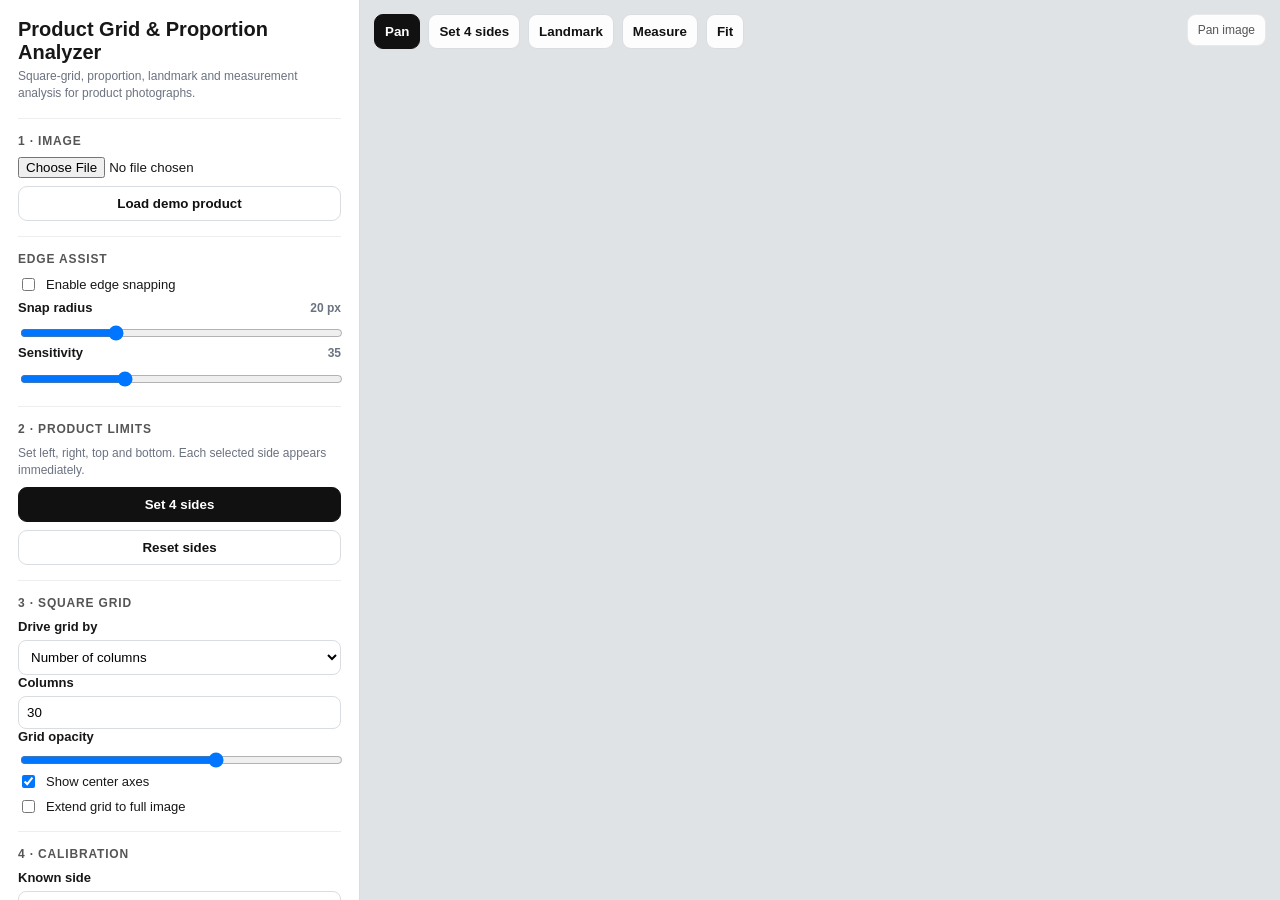
==== index.html @ b5aa4412 "Restore v5 visual style and measurement interactions" ====
<!doctype html>
<html lang="en">
<head>
<meta charset="utf-8"><meta name="viewport" content="width=device-width,initial-scale=1,viewport-fit=cover">
<title>Product Grid & Proportion Analyzer</title>
<style>
:root{--bg:#eceff1;--panel:#fff;--text:#171717;--muted:#6b7280;--border:#d9dde1;--blue:#1677ff;--green:#00a67d;--orange:#f59e0b;--red:#e5484d;--purple:#7c3aed}*{box-sizing:border-box}html,body{margin:0;height:100%;font-family:Inter,-apple-system,BlinkMacSystemFont,"Segoe UI",sans-serif;background:var(--bg);color:var(--text)}.app{height:100%;display:grid;grid-template-columns:360px 1fr}.panel{background:#fff;border-right:1px solid var(--border);padding:18px;overflow:auto}h1{font-size:20px;margin:0 0 4px}h2{font-size:12px;text-transform:uppercase;letter-spacing:.07em;color:#555;margin:0 0 9px}.small{font-size:12px;color:var(--muted);line-height:1.45}.group{border-top:1px solid #eee;padding-top:15px;margin-top:15px}label{font-size:13px;font-weight:650;display:flex;justify-content:space-between;gap:8px;margin-bottom:6px}input[type=file],input[type=range],input[type=number],select{width:100%}input[type=number],select{border:1px solid var(--border);border-radius:8px;padding:8px;background:#fff}.row{display:grid;grid-template-columns:1fr 1fr;gap:9px}button{width:100%;border:1px solid var(--border);background:#fff;color:#111;border-radius:9px;padding:9px 10px;font-weight:700;cursor:pointer}button.active,button.primary{background:#111;color:#fff;border-color:#111}button.danger{color:#b42318}.workspace{position:relative;overflow:hidden;background:#dfe3e6}canvas{display:block;width:100%;height:100%;touch-action:none;cursor:crosshair}.toolbar{position:absolute;top:14px;left:14px;display:flex;gap:8px;flex-wrap:wrap;z-index:5}.toolbar button{width:auto;background:rgba(255,255,255,.93);backdrop-filter:blur(6px)}.toolbar button.active{background:#111;color:#fff}.status{position:absolute;right:14px;top:14px;background:rgba(255,255,255,.93);border:1px solid rgba(0,0,0,.08);padding:8px 10px;border-radius:9px;font-size:12px;color:#555;z-index:4}.card{border:1px solid #e5e7eb;background:#fafafa;border-radius:10px;padding:10px;font-size:12px;margin-top:8px}.big{font-size:19px;font-weight:750;margin-top:3px}.check{display:flex;justify-content:flex-start;gap:8px;align-items:center;font-weight:500}.check input{width:auto}.mark-controls{display:flex;gap:12px;margin-top:6px}.mark-controls label{font-size:11px;font-weight:500;margin:0}.legend{display:flex;gap:12px;flex-wrap:wrap;font-size:11px;color:#555}.dot{width:8px;height:8px;border-radius:50%;display:inline-block;margin-right:5px}@media(max-width:840px){.app{grid-template-columns:1fr;grid-template-rows:auto 64vh;height:auto;min-height:100vh}.panel{border-right:0;border-bottom:1px solid var(--border)}}
</style>
</head><body><div class="app"><aside class="panel">
<h1>Product Grid & Proportion Analyzer</h1><div class="small">Square-grid, proportion, landmark and measurement analysis for product photographs.</div>
<div class="group"><h2>1 · Image</h2><input id="file" type="file" accept="image/*"><div style="height:8px"></div><button id="demo">Load demo product</button></div>
<div class="group"><h2>Edge Assist</h2><label class="check"><input id="edge" type="checkbox"> Enable edge snapping</label><label>Snap radius <span id="rv" class="small">20 px</span></label><input id="rad" type="range" min="4" max="60" value="20"><label>Sensitivity <span id="sv" class="small">35</span></label><input id="sens" type="range" min="5" max="100" value="35"></div>
<div class="group"><h2>2 · Product limits</h2><div class="small">Set left, right, top and bottom. Each selected side appears immediately.</div><div style="height:8px"></div><button id="setSides" class="primary">Set 4 sides</button><div style="height:8px"></div><button id="resetSides">Reset sides</button></div>
<div class="group"><h2>3 · Square grid</h2><label>Drive grid by</label><select id="drive"><option value="cols">Number of columns</option><option value="rows">Number of rows</option><option value="cell">Cell size in pixels</option></select><div id="colsBox"><label>Columns</label><input id="cols" type="number" value="30" min="1"></div><div id="rowsBox" style="display:none"><label>Rows</label><input id="rows" type="number" value="35" min="1"></div><div id="cellBox" style="display:none"><label>Cell size px</label><input id="cell" type="number" value="20" min="1"></div><label>Grid opacity</label><input id="opacity" type="range" min="10" max="100" value="65"><label class="check"><input id="centers" type="checkbox" checked> Show center axes</label><label class="check"><input id="extend" type="checkbox"> Extend grid to full image</label></div>
<div class="group"><h2>4 · Calibration</h2><label>Known side</label><select id="knownSide"><option value="width">Product width</option><option value="height">Product height</option></select><label>Dimension mm</label><input id="knownMM" type="number" step="0.1" placeholder="e.g. 300"></div>
<div class="group"><h2>5 · Landmarks</h2><div class="row"><button id="undoMark">Undo last</button><button id="clearMark" class="danger">Clear all</button></div><div id="marks"></div></div>
<div class="group"><h2>6 · Measure</h2><label class="check"><input id="snap" type="checkbox" checked> Snap measurement points to grid</label><div class="row"><button id="undoMeasure">Undo last</button><button id="clearMeasure" class="danger">Clear all</button></div><div id="measures"></div></div>
<div class="group"><h2>Analysis</h2><div class="card"><div class="small">Aspect ratio W:H</div><div id="ratio" class="big">—</div><div id="ratio2" class="small"></div><div style="height:8px"></div><div class="small">Grid</div><div id="grid" class="big">—</div><div style="height:8px"></div><div class="small">Dimensions</div><div id="dims" class="big">—</div></div></div>
<div class="group"><h2>7 · Export</h2><button id="png" class="primary">Export annotated PNG</button><div style="height:8px"></div><button id="report">Export B5 report</button></div>
<div class="group"><div class="legend"><span><span class="dot" style="background:var(--blue)"></span>Limits</span><span><span class="dot" style="background:var(--green)"></span>Grid</span><span><span class="dot" style="background:var(--red)"></span>Landmarks</span><span><span class="dot" style="background:var(--purple)"></span>Measurements</span></div></div>
</aside><main class="workspace" id="workspace"><canvas id="canvas"></canvas><div class="toolbar"><button data-mode="pan" class="active">Pan</button><button data-mode="sides">Set 4 sides</button><button data-mode="landmark">Landmark</button><button data-mode="measure">Measure</button><button id="fit">Fit</button></div><div class="status" id="status">Load image or demo</div></main></div>
<script>
(()=>{const $=id=>document.getElementById(id),cv=$('canvas'),ctx=cv.getContext('2d'),ws=$('workspace');let img=null,bs=1,z=1,ix=0,iy=0,mode='pan',step=0,s={left:null,right:null,top:null,bottom:null},marks=[],meas=[],pending=null,drag=false,lx=0,ly=0,pix=null;const size=()=>{let r=ws.getBoundingClientRect();return{w:r.width,h:r.height}},ready=()=>Object.values(s).every(v=>v!==null);function resize(){let q=size(),d=devicePixelRatio||1;cv.width=Math.max(1,q.w*d);cv.height=Math.max(1,q.h*d);cv.style.width=q.w+'px';cv.style.height=q.h+'px';ctx.setTransform(d,0,0,d,0,0);draw()}function fit(){if(!img)return;let q=size();bs=Math.min(q.w/img.width,q.h/img.height)*.92;z=1;ix=(q.w-img.width*bs)/2;iy=(q.h-img.height*bs)/2;draw()}function i2s(x,y){let a=bs*z;return{x:ix+x*a,y:iy+y*a}}function s2i(x,y){let a=bs*z;return{x:(x-ix)/a,y:(y-iy)/a}}function rect(){if(!ready())return null;let l=Math.min(s.left,s.right),r=Math.max(s.left,s.right),t=Math.min(s.top,s.bottom),b=Math.max(s.top,s.bottom);return{x:l,y:t,w:r-l,h:b-t}}function gridSpec(){let r=rect();if(!r)return null;let d=$('drive').value,c,co,ro;if(d==='cols'){co=Math.max(1,+$('cols').value||1);c=r.w/co;ro=Math.max(1,Math.round(r.h/c))}else if(d==='rows'){ro=Math.max(1,+$('rows').value||1);c=r.h/ro;co=Math.max(1,Math.round(r.w/c))}else{c=Math.max(1,+$('cell').value||1);co=Math.max(1,Math.round(r.w/c));ro=Math.max(1,Math.round(r.h/c))}return{cell:c,cols:co,rows:ro}}function mm(){let r=rect(),g=gridSpec(),k=+$('knownMM').value;if(!r||!g||!k)return null;let p,w,h;if($('knownSide').value==='width'){p=k/r.w;w=k;h=r.h*p}else{p=k/r.h;h=k;w=r.w*p}return{p,w,h,cell:g.cell*p}}function frac(v,m=12){let b=[0,1,999];for(let d=1;d<=m;d++)for(let n=0;n<=m*2;n++){let e=Math.abs(v-n/d);if(e<b[2])b=[n,d,e]}return b[0]+'/'+b[1]}function setMode(m){mode=m;document.querySelectorAll('[data-mode]').forEach(b=>b.classList.toggle('active',b.dataset.mode===m));if(m==='sides'){step=0;$('status').textContent='Click LEFT'}else if(m==='measure')$('status').textContent=pending?'Click measurement end':'Click measurement start';else $('status').textContent=m==='landmark'?'Click a feature':'Pan image'}function lum(x,y){if(!pix){let o=document.createElement('canvas');o.width=img.width;o.height=img.height;let c=o.getContext('2d',{willReadFrequently:true});c.drawImage(img,0,0);pix=c.getImageData(0,0,img.width,img.height).data}x=Math.max(1,Math.min(img.width-2,Math.round(x)));y=Math.max(1,Math.min(img.height-2,Math.round(y)));let i=(y*img.width+x)*4;return .2126*pix[i]+.7152*pix[i+1]+.0722*pix[i+2]}function edgeSnap(p,k){if(!$('edge').checked||!img)return p;let R=+$('rad').value,T=+$('sens').value,b={p,sc:T};if(k==='v')for(let d=-R;d<=R;d++){let x=p.x+d,sc=Math.abs(lum(x+1,p.y)-lum(x-1,p.y));if(sc>b.sc)b={p:{x,y:p.y},sc}}else if(k==='h')for(let d=-R;d<=R;d++){let y=p.y+d,sc=Math.abs(lum(p.x,y+1)-lum(p.x,y-1));if(sc>b.sc)b={p:{x:p.x,y},sc}}else for(let dy=-R;dy<=R;dy+=2)for(let dx=-R;dx<=R;dx+=2){let x=p.x+dx,y=p.y+dy,sc=Math.abs(lum(x+1,y)-lum(x-1,y))+Math.abs(lum(x,y+1)-lum(x,y-1));if(sc>b.sc)b={p:{x,y},sc}}return b.p}function snapGrid(p){let r=rect(),g=gridSpec();if(!r||!g)return p;return{x:r.x+Math.round((p.x-r.x)/g.cell)*g.cell,y:r.y+Math.round((p.y-r.y)/g.cell)*g.cell}}function endpoint(p,snapped){ctx.fillStyle='var(--purple)';ctx.beginPath();ctx.arc(p.x,p.y,6,0,Math.PI*2);ctx.fill();ctx.strokeStyle='#fff';ctx.lineWidth=1.5;ctx.beginPath();ctx.arc(p.x,p.y,3,0,Math.PI*2);ctx.stroke();if(snapped){ctx.strokeStyle='#7c3aed';ctx.lineWidth=1.3;ctx.beginPath();ctx.moveTo(p.x-10,p.y);ctx.lineTo(p.x+10,p.y);ctx.moveTo(p.x,p.y-10);ctx.lineTo(p.x,p.y+10);ctx.stroke()}}function draw(){let q=size();ctx.clearRect(0,0,q.w,q.h);ctx.fillStyle='#dfe3e6';ctx.fillRect(0,0,q.w,q.h);if(img){let a=bs*z;ctx.drawImage(img,ix,iy,img.width*a,img.height*a)}let r=rect(),g=gridSpec();if(r&&g){let a=i2s(r.x,r.y),b=i2s(r.x+r.w,r.y+r.h),cell=g.cell*bs*z;ctx.save();ctx.strokeStyle='#00a67d';ctx.globalAlpha=+$('opacity').value/100;if($('extend').checked&&img){let tl=i2s(0,0),br=i2s(img.width,img.height),sx=a.x;while(sx-cell>=tl.x)sx-=cell;let sy=a.y;while(sy-cell>=tl.y)sy-=cell;for(let x=sx;x<=br.x;x+=cell){ctx.beginPath();ctx.moveTo(x,tl.y);ctx.lineTo(x,br.y);ctx.stroke()}for(let y=sy;y<=br.y;y+=cell){ctx.beginPath();ctx.moveTo(tl.x,y);ctx.lineTo(br.x,y);ctx.stroke()}}else{for(let x=a.x;x<=b.x+.5;x+=cell){ctx.beginPath();ctx.moveTo(x,a.y);ctx.lineTo(x,b.y);ctx.stroke()}for(let y=a.y;y<=b.y+.5;y+=cell){ctx.beginPath();ctx.moveTo(a.x,y);ctx.lineTo(b.x,y);ctx.stroke()}}ctx.restore();ctx.strokeStyle='#1677ff';ctx.lineWidth=2;ctx.strokeRect(a.x,a.y,b.x-a.x,b.y-a.y);if($('centers').checked){ctx.save();ctx.strokeStyle='#f59e0b';ctx.setLineDash([7,5]);ctx.beginPath();ctx.moveTo((a.x+b.x)/2,a.y);ctx.lineTo((a.x+b.x)/2,b.y);ctx.moveTo(a.x,(a.y+b.y)/2);ctx.lineTo(b.x,(a.y+b.y)/2);ctx.stroke();ctx.restore()}}if(img){let tl=i2s(0,0),br=i2s(img.width,img.height);[['left','v'],['right','v'],['top','h'],['bottom','h']].forEach(([n,k])=>{if(s[n]===null)return;ctx.save();ctx.strokeStyle='#1677ff';ctx.lineWidth=2;if(!ready())ctx.setLineDash([7,5]);if(k==='v'){let p=i2s(s[n],0);ctx.beginPath();ctx.moveTo(p.x,tl.y);ctx.lineTo(p.x,br.y);ctx.stroke()}else{let p=i2s(0,s[n]);ctx.beginPath();ctx.moveTo(tl.x,p.y);ctx.lineTo(br.x,p.y);ctx.stroke()}ctx.restore()})}marks.forEach((m,i)=>{let p=i2s(m.x,m.y);ctx.save();ctx.strokeStyle='#e5484d';ctx.setLineDash([5,4]);if(m.ax){ctx.beginPath();ctx.moveTo(0,p.y);ctx.lineTo(q.w,p.y);ctx.stroke()}if(m.ay){ctx.beginPath();ctx.moveTo(p.x,0);ctx.lineTo(p.x,q.h);ctx.stroke()}ctx.restore();ctx.fillStyle='#e5484d';ctx.beginPath();ctx.arc(p.x,p.y,6,0,Math.PI*2);ctx.fill();ctx.fillStyle='#fff';ctx.font='10px system-ui';ctx.textAlign='center';ctx.textBaseline='middle';ctx.fillText(i+1,p.x,p.y)});meas.forEach(m=>{let a=i2s(m.a.x,m.a.y),b=i2s(m.b.x,m.b.y);ctx.save();ctx.strokeStyle='#7c3aed';ctx.lineWidth=2;ctx.beginPath();ctx.moveTo(a.x,a.y);ctx.lineTo(b.x,b.y);ctx.stroke();endpoint(a,m.snapped);endpoint(b,m.snapped);let d=Math.hypot(m.b.x-m.a.x,m.b.y-m.a.y),cal=mm(),lab=cal?(d*cal.p).toFixed(1)+' mm':d.toFixed(1)+' px',mx=(a.x+b.x)/2,my=(a.y+b.y)/2;ctx.font='12px system-ui';let tw=ctx.measureText(lab).width;ctx.fillStyle='rgba(255,255,255,.92)';ctx.fillRect(mx-tw/2-5,my-20,tw+10,17);ctx.fillStyle='#111';ctx.textAlign='center';ctx.fillText(lab,mx,my-7);ctx.restore()});if(pending){let p=i2s(pending.x,pending.y);endpoint(p,$('snap').checked)}analysis()}function analysis(){let r=rect(),g=gridSpec(),m=mm();if(!r||!g){$('ratio').textContent='—';return}$('ratio').textContent=(r.w/r.h).toFixed(3)+':1';$('ratio2').textContent='H/W = '+(r.h/r.w).toFixed(3)+' · ≈ '+frac(r.w/r.h);$('grid').textContent=g.cols+' × '+g.rows+' · cell '+(m?m.cell.toFixed(2)+' mm':g.cell.toFixed(2)+' px');$('dims').textContent=m?m.w.toFixed(1)+' × '+m.h.toFixed(1)+' mm':'—';$('marks').innerHTML=marks.map((x,i)=>{let u=(x.x-r.x)/r.w,v=(x.y-r.y)/r.h;return `<div class="card">L${i+1}: ${(u*100).toFixed(1)}% W ≈ ${frac(u)} · ${(v*100).toFixed(1)}% H ≈ ${frac(v)}<div class="mark-controls"><label><input type="checkbox" data-i="${i}" data-a="ax" ${x.ax?'checked':''}> X axis</label><label><input type="checkbox" data-i="${i}" data-a="ay" ${x.ay?'checked':''}> Y axis</label></div></div>`}).join('');document.querySelectorAll('#marks input').forEach(x=>x.onchange=()=>{marks[+x.dataset.i][x.dataset.a]=x.checked;draw()});$('measures').innerHTML=meas.map((x,i)=>{let dx=x.b.x-x.a.x,dy=x.b.y-x.a.y,d=Math.hypot(dx,dy);return `<div class="card">M${i+1}: ${m?(d*m.p).toFixed(2)+' mm':d.toFixed(1)+' px'}${x.snapped?' · snapped to grid':''}</div>`}).join('')}function crop(){let r=rect(),g=gridSpec();if(!r||!g)return{x:0,y:0,w:img.width,h:img.height};let x1=r.x+Math.ceil(-r.x/g.cell)*g.cell,x2=r.x+Math.floor((img.width-r.x)/g.cell)*g.cell,y1=r.y+Math.ceil(-r.y/g.cell)*g.cell,y2=r.y+Math.floor((img.height-r.y)/g.cell)*g.cell;return{x:x1,y:y1,w:x2-x1,h:y2-y1}}function exportPNG(){if(!img||!ready())return alert('Define image and four sides first');let cr=crop(),r=rect(),g=gridSpec(),m=mm(),foot=Math.max(180,90+(marks.length+meas.length)*24),out=document.createElement('canvas');out.width=cr.w;out.height=cr.h+foot;let c=out.getContext('2d');c.drawImage(img,cr.x,cr.y,cr.w,cr.h,0,0,cr.w,cr.h);c.strokeStyle='#00a67d';for(let x=r.x+Math.ceil((cr.x-r.x)/g.cell)*g.cell;x<=cr.x+cr.w;x+=g.cell){c.beginPath();c.moveTo(x-cr.x,0);c.lineTo(x-cr.x,cr.h);c.stroke()}for(let y=r.y+Math.ceil((cr.y-r.y)/g.cell)*g.cell;y<=cr.y+cr.h;y+=g.cell){c.beginPath();c.moveTo(0,y-cr.y);c.lineTo(cr.w,y-cr.y);c.stroke()}marks.forEach((a,i)=>{c.fillStyle='#e5484d';c.beginPath();c.arc(a.x-cr.x,a.y-cr.y,7,0,Math.PI*2);c.fill();c.fillStyle='#fff';c.fillText(i+1,a.x-cr.x-3,a.y-cr.y+3)});meas.forEach(a=>{c.strokeStyle='#7c3aed';c.lineWidth=2;c.beginPath();c.moveTo(a.a.x-cr.x,a.a.y-cr.y);c.lineTo(a.b.x-cr.x,a.b.y-cr.y);c.stroke()});c.fillStyle='#fff';c.fillRect(0,cr.h,cr.w,foot);c.fillStyle='#111';c.font='16px system-ui';let lines=[`Aspect W:H ${(r.w/r.h).toFixed(3)}:1`,`Grid ${g.cols} × ${g.rows}`];if(m)lines.push(`Product ${m.w.toFixed(1)} × ${m.h.toFixed(1)} mm`,`PNG crop ${(cr.w*m.p).toFixed(1)} × ${(cr.h*m.p).toFixed(1)} mm`,`Cell ${m.cell.toFixed(2)} mm`);marks.forEach((a,i)=>lines.push(`L${i+1}: ${(((a.x-r.x)/r.w)*100).toFixed(1)}% W · ${(((a.y-r.y)/r.h)*100).toFixed(1)}% H`));meas.forEach((a,i)=>{let d=Math.hypot(a.b.x-a.a.x,a.b.y-a.a.y);lines.push(`M${i+1}: ${m?(d*m.p).toFixed(2)+' mm':d.toFixed(1)+' px'}`)});lines.forEach((t,i)=>c.fillText(t,16,cr.h+28+i*22));out.toBlob(b=>{let u=URL.createObjectURL(b),a=document.createElement('a');a.href=u;a.download='product-grid-analysis.png';a.target='_blank';a.click();setTimeout(()=>URL.revokeObjectURL(u),60000)},'image/png')}function report(){if(!img||!ready())return alert('Define image and sides first');let r=rect(),g=gridSpec(),m=mm(),html=`<html><head><style>@page{size:176mm 250mm;margin:12mm}body{font:9pt system-ui;color:#171717}h1{font-size:17pt}table{width:100%;border-collapse:collapse}td,th{padding:5px;border-bottom:1px solid #ccc;text-align:left}</style></head><body><h1>Product Grid Analysis</h1><p>W:H ${(r.w/r.h).toFixed(3)}:1 · H/W ${(r.h/r.w).toFixed(3)}</p><p>Grid ${g.cols} × ${g.rows}${m?' · '+m.w.toFixed(1)+' × '+m.h.toFixed(1)+' mm':''}</p><h2>Landmarks</h2><table>${marks.map((x,i)=>`<tr><td>L${i+1}</td><td>${(((x.x-r.x)/r.w)*100).toFixed(1)}% W · ${(((x.y-r.y)/r.h)*100).toFixed(1)}% H</td></tr>`).join('')}</table><h2>Measurements</h2><table>${meas.map((x,i)=>{let d=Math.hypot(x.b.x-x.a.x,x.b.y-x.a.y);return `<tr><td>M${i+1}</td><td>${m?(d*m.p).toFixed(2)+' mm':d.toFixed(1)+' px'}</td></tr>`}).join('')}</table><script>print()<\/script></body></html>`;let u=URL.createObjectURL(new Blob([html],{type:'text/html'}));window.open(u,'_blank')}cv.addEventListener('pointerdown',e=>{let rr=cv.getBoundingClientRect(),x=e.clientX-rr.left,y=e.clientY-rr.top;if(mode==='pan'){drag=true;lx=e.clientX;ly=e.clientY;cv.setPointerCapture(e.pointerId);return}let p=s2i(x,y);if(mode==='sides'){if(step===0){p=edgeSnap(p,'v');s.left=p.x;$('status').textContent='Click RIGHT'}else if(step===1){p=edgeSnap(p,'v');s.right=p.x;$('status').textContent='Click TOP'}else if(step===2){p=edgeSnap(p,'h');s.top=p.y;$('status').textContent='Click BOTTOM'}else{p=edgeSnap(p,'h');s.bottom=p.y;$('status').textContent='Four sides set'}step++}else if(mode==='landmark'){p=edgeSnap(p,'f');marks.push({...p,ax:false,ay:false})}else if(mode==='measure'){p=edgeSnap(p,'f');let snapped=$('snap').checked;if(snapped)p=snapGrid(p);if(!pending){pending=p;$('status').textContent='Click measurement end'}else{meas.push({a:pending,b:p,snapped});pending=null;$('status').textContent='Click measurement start'}}draw()});cv.addEventListener('pointermove',e=>{if(!drag)return;ix+=e.clientX-lx;iy+=e.clientY-ly;lx=e.clientX;ly=e.clientY;draw()});cv.addEventListener('pointerup',e=>{drag=false;try{cv.releasePointerCapture(e.pointerId)}catch{}});document.querySelectorAll('[data-mode]').forEach(b=>b.onclick=()=>setMode(b.dataset.mode));$('setSides').onclick=()=>setMode('sides');$('resetSides').onclick=()=>{s={left:null,right:null,top:null,bottom:null};step=0;draw();setMode('sides')};$('undoMark').onclick=()=>{marks.pop();draw()};$('clearMark').onclick=()=>{marks=[];draw()};$('undoMeasure').onclick=()=>{if(pending)pending=null;else meas.pop();draw()};$('clearMeasure').onclick=()=>{meas=[];pending=null;draw()};$('fit').onclick=fit;$('png').onclick=exportPNG;$('report').onclick=report;$('drive').onchange=()=>{let v=$('drive').value;$('colsBox').style.display=v==='cols'?'block':'none';$('rowsBox').style.display=v==='rows'?'block':'none';$('cellBox').style.display=v==='cell'?'block':'none';draw()};['cols','rows','cell','opacity','centers','extend','knownMM','knownSide'].forEach(id=>$(id).oninput=draw);$('rad').oninput=()=>$('rv').textContent=$('rad').value+' px';$('sens').oninput=()=>$('sv').textContent=$('sens').value;$('file').onchange=e=>{let f=e.target.files[0];if(!f)return;let u=URL.createObjectURL(f),n=new Image;n.onload=()=>{img=n;pix=null;URL.revokeObjectURL(u);s={left:null,right:null,top:null,bottom:null};marks=[];meas=[];pending=null;fit();setMode('sides')};n.src=u};$('demo').onclick=()=>{let o=document.createElement('canvas');o.width=1100;o.height=760;let c=o.getContext('2d');c.fillStyle='#ece8df';c.fillRect(0,0,1100,760);c.fillStyle='#b8b2a7';c.fillRect(180,170,740,420);c.fillStyle='#242424';c.fillRect(220,210,660,340);c.fillStyle='#dadada';c.fillRect(590,255,190,78);let n=new Image;n.onload=()=>{img=n;pix=null;s={left:180,right:920,top:170,bottom:590};marks=[];meas=[];pending=null;fit();draw()};n.src=o.toDataURL()};new ResizeObserver(resize).observe(ws);resize();setMode('pan')})();
</script></body></html>
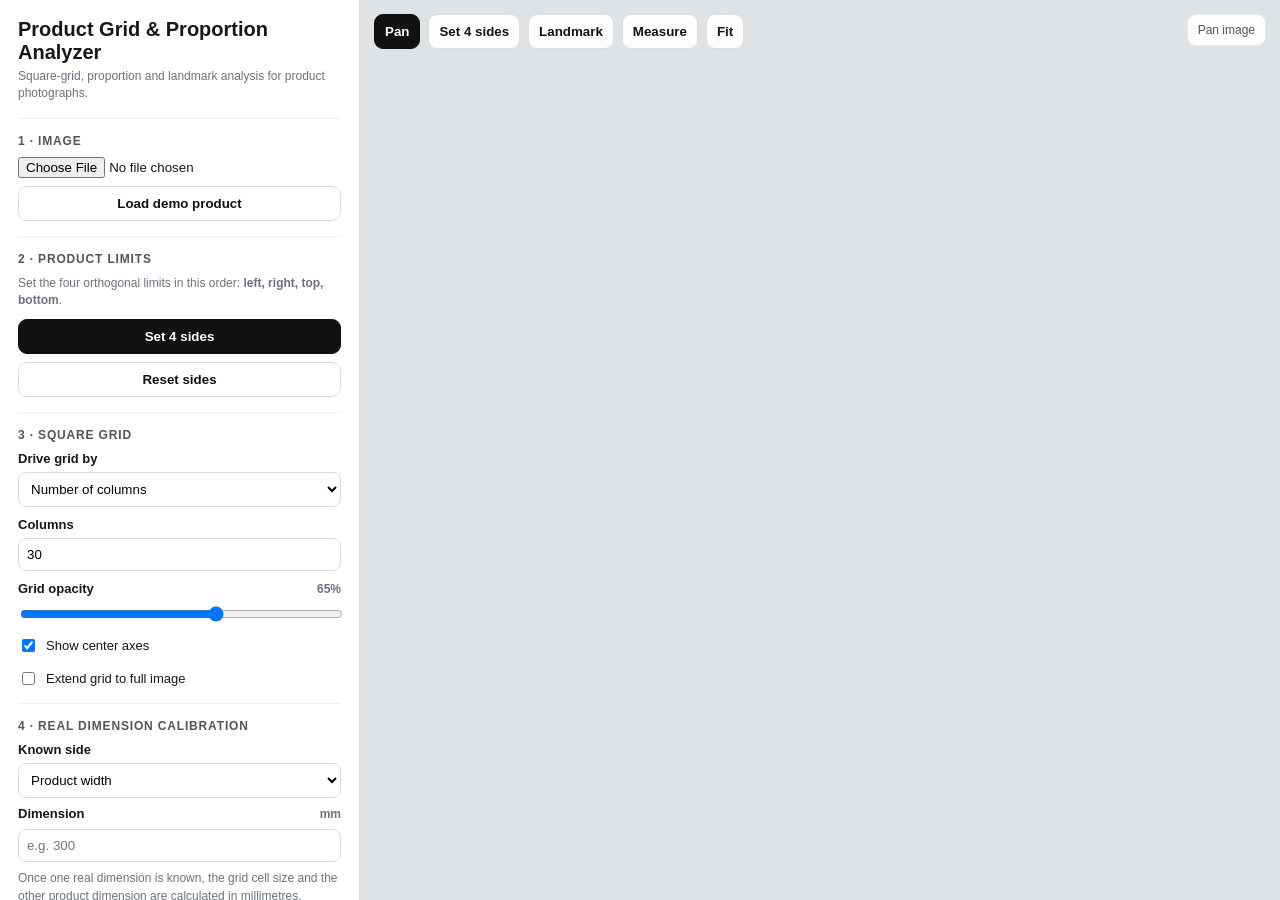
==== commit 7c791262: "Restore version 5 baseline" ====
--- a/index.html
+++ b/index.html
@@ -1,24 +1,814 @@
 <!doctype html>
 <html lang="en">
 <head>
-<meta charset="utf-8"><meta name="viewport" content="width=device-width,initial-scale=1,viewport-fit=cover">
+<meta charset="utf-8"/>
+<meta name="viewport" content="width=device-width,initial-scale=1,viewport-fit=cover"/>
 <title>Product Grid & Proportion Analyzer</title>
 <style>
-:root{--bg:#eceff1;--panel:#fff;--text:#171717;--muted:#6b7280;--border:#d9dde1;--blue:#1677ff;--green:#00a67d;--orange:#f59e0b;--red:#e5484d;--purple:#7c3aed}*{box-sizing:border-box}html,body{margin:0;height:100%;font-family:Inter,-apple-system,BlinkMacSystemFont,"Segoe UI",sans-serif;background:var(--bg);color:var(--text)}.app{height:100%;display:grid;grid-template-columns:360px 1fr}.panel{background:#fff;border-right:1px solid var(--border);padding:18px;overflow:auto}h1{font-size:20px;margin:0 0 4px}h2{font-size:12px;text-transform:uppercase;letter-spacing:.07em;color:#555;margin:0 0 9px}.small{font-size:12px;color:var(--muted);line-height:1.45}.group{border-top:1px solid #eee;padding-top:15px;margin-top:15px}label{font-size:13px;font-weight:650;display:flex;justify-content:space-between;gap:8px;margin-bottom:6px}input[type=file],input[type=range],input[type=number],select{width:100%}input[type=number],select{border:1px solid var(--border);border-radius:8px;padding:8px;background:#fff}.row{display:grid;grid-template-columns:1fr 1fr;gap:9px}button{width:100%;border:1px solid var(--border);background:#fff;color:#111;border-radius:9px;padding:9px 10px;font-weight:700;cursor:pointer}button.active,button.primary{background:#111;color:#fff;border-color:#111}button.danger{color:#b42318}.workspace{position:relative;overflow:hidden;background:#dfe3e6}canvas{display:block;width:100%;height:100%;touch-action:none;cursor:crosshair}.toolbar{position:absolute;top:14px;left:14px;display:flex;gap:8px;flex-wrap:wrap;z-index:5}.toolbar button{width:auto;background:rgba(255,255,255,.93);backdrop-filter:blur(6px)}.toolbar button.active{background:#111;color:#fff}.status{position:absolute;right:14px;top:14px;background:rgba(255,255,255,.93);border:1px solid rgba(0,0,0,.08);padding:8px 10px;border-radius:9px;font-size:12px;color:#555;z-index:4}.card{border:1px solid #e5e7eb;background:#fafafa;border-radius:10px;padding:10px;font-size:12px;margin-top:8px}.big{font-size:19px;font-weight:750;margin-top:3px}.check{display:flex;justify-content:flex-start;gap:8px;align-items:center;font-weight:500}.check input{width:auto}.mark-controls{display:flex;gap:12px;margin-top:6px}.mark-controls label{font-size:11px;font-weight:500;margin:0}.legend{display:flex;gap:12px;flex-wrap:wrap;font-size:11px;color:#555}.dot{width:8px;height:8px;border-radius:50%;display:inline-block;margin-right:5px}@media(max-width:840px){.app{grid-template-columns:1fr;grid-template-rows:auto 64vh;height:auto;min-height:100vh}.panel{border-right:0;border-bottom:1px solid var(--border)}}
+:root{
+  --bg:#eceff1; --panel:#fff; --text:#171717; --muted:#6b7280; --border:#d9dde1;
+  --blue:#1677ff; --green:#00a67d; --orange:#f59e0b; --red:#e5484d;
+}
+*{box-sizing:border-box}
+html,body{margin:0;height:100%;font-family:Inter,-apple-system,BlinkMacSystemFont,"Segoe UI",sans-serif;background:var(--bg);color:var(--text)}
+.app{height:100%;display:grid;grid-template-columns:360px 1fr}
+.panel{background:#fff;border-right:1px solid var(--border);padding:18px;overflow:auto}
+h1{font-size:20px;margin:0 0 4px}
+h2{font-size:12px;text-transform:uppercase;letter-spacing:.07em;color:#555;margin:0 0 9px}
+.small{font-size:12px;color:var(--muted);line-height:1.45}
+.group{border-top:1px solid #eee;padding-top:15px;margin-top:15px}
+label{font-size:13px;font-weight:650;display:flex;justify-content:space-between;gap:8px;margin-bottom:6px}
+input[type=file],input[type=range],input[type=number],select{width:100%}
+input[type=number],select{border:1px solid var(--border);border-radius:8px;padding:8px;background:#fff}
+.row{display:grid;grid-template-columns:1fr 1fr;gap:9px}
+button{
+  width:100%;border:1px solid var(--border);background:#fff;color:#111;border-radius:9px;padding:9px 10px;font-weight:700;cursor:pointer
+}
+button.active,button.primary{background:#111;color:#fff;border-color:#111}
+button.danger{color:#b42318}
+.workspace{position:relative;overflow:hidden;background:#dfe3e6}
+canvas{display:block;width:100%;height:100%;touch-action:none;cursor:crosshair}
+.toolbar{position:absolute;top:14px;left:14px;display:flex;gap:8px;flex-wrap:wrap;z-index:5}
+.toolbar button{width:auto;background:rgba(255,255,255,.93);backdrop-filter:blur(6px)}
+.toolbar button.active{background:#111;color:#fff}
+.status{position:absolute;right:14px;top:14px;background:rgba(255,255,255,.93);border:1px solid rgba(0,0,0,.08);padding:8px 10px;border-radius:9px;font-size:12px;color:#555;z-index:4}
+.card{border:1px solid #e5e7eb;background:#fafafa;border-radius:10px;padding:10px;font-size:12px}
+.bigmetric{font-size:19px;font-weight:750;margin-top:3px}
+.results{display:flex;flex-direction:column;gap:8px}
+.landmark{border:1px solid #e4e4e4;border-radius:9px;padding:9px;background:#fafafa;font-size:12px}
+.landmark-controls{display:flex;gap:10px;flex-wrap:wrap;margin-top:7px}
+.landmark-controls label{font-size:11px;font-weight:500;margin:0;justify-content:flex-start;align-items:center}
+.landmark-controls input{width:auto}
+.measurement{border:1px solid #e4e4e4;border-radius:9px;padding:9px;background:#fafafa;font-size:12px}
+.metric{font-variant-numeric:tabular-nums;color:#555}
+.check{display:flex;justify-content:flex-start;gap:8px;align-items:center;font-weight:500}
+.check input{width:auto}
+.legend{display:flex;gap:12px;flex-wrap:wrap;font-size:11px;color:#555}
+.dot{width:8px;height:8px;border-radius:50%;display:inline-block;margin-right:5px}
+@media(max-width:840px){
+ .app{grid-template-columns:1fr;grid-template-rows:auto 64vh;height:auto;min-height:100vh}
+ .panel{border-right:0;border-bottom:1px solid var(--border)}
+}
 </style>
-</head><body><div class="app"><aside class="panel">
-<h1>Product Grid & Proportion Analyzer</h1><div class="small">Square-grid, proportion, landmark and measurement analysis for product photographs.</div>
-<div class="group"><h2>1 · Image</h2><input id="file" type="file" accept="image/*"><div style="height:8px"></div><button id="demo">Load demo product</button></div>
-<div class="group"><h2>Edge Assist</h2><label class="check"><input id="edge" type="checkbox"> Enable edge snapping</label><label>Snap radius <span id="rv" class="small">20 px</span></label><input id="rad" type="range" min="4" max="60" value="20"><label>Sensitivity <span id="sv" class="small">35</span></label><input id="sens" type="range" min="5" max="100" value="35"></div>
-<div class="group"><h2>2 · Product limits</h2><div class="small">Set left, right, top and bottom. Each selected side appears immediately.</div><div style="height:8px"></div><button id="setSides" class="primary">Set 4 sides</button><div style="height:8px"></div><button id="resetSides">Reset sides</button></div>
-<div class="group"><h2>3 · Square grid</h2><label>Drive grid by</label><select id="drive"><option value="cols">Number of columns</option><option value="rows">Number of rows</option><option value="cell">Cell size in pixels</option></select><div id="colsBox"><label>Columns</label><input id="cols" type="number" value="30" min="1"></div><div id="rowsBox" style="display:none"><label>Rows</label><input id="rows" type="number" value="35" min="1"></div><div id="cellBox" style="display:none"><label>Cell size px</label><input id="cell" type="number" value="20" min="1"></div><label>Grid opacity</label><input id="opacity" type="range" min="10" max="100" value="65"><label class="check"><input id="centers" type="checkbox" checked> Show center axes</label><label class="check"><input id="extend" type="checkbox"> Extend grid to full image</label></div>
-<div class="group"><h2>4 · Calibration</h2><label>Known side</label><select id="knownSide"><option value="width">Product width</option><option value="height">Product height</option></select><label>Dimension mm</label><input id="knownMM" type="number" step="0.1" placeholder="e.g. 300"></div>
-<div class="group"><h2>5 · Landmarks</h2><div class="row"><button id="undoMark">Undo last</button><button id="clearMark" class="danger">Clear all</button></div><div id="marks"></div></div>
-<div class="group"><h2>6 · Measure</h2><label class="check"><input id="snap" type="checkbox" checked> Snap measurement points to grid</label><div class="row"><button id="undoMeasure">Undo last</button><button id="clearMeasure" class="danger">Clear all</button></div><div id="measures"></div></div>
-<div class="group"><h2>Analysis</h2><div class="card"><div class="small">Aspect ratio W:H</div><div id="ratio" class="big">—</div><div id="ratio2" class="small"></div><div style="height:8px"></div><div class="small">Grid</div><div id="grid" class="big">—</div><div style="height:8px"></div><div class="small">Dimensions</div><div id="dims" class="big">—</div></div></div>
-<div class="group"><h2>7 · Export</h2><button id="png" class="primary">Export annotated PNG</button><div style="height:8px"></div><button id="report">Export B5 report</button></div>
-<div class="group"><div class="legend"><span><span class="dot" style="background:var(--blue)"></span>Limits</span><span><span class="dot" style="background:var(--green)"></span>Grid</span><span><span class="dot" style="background:var(--red)"></span>Landmarks</span><span><span class="dot" style="background:var(--purple)"></span>Measurements</span></div></div>
-</aside><main class="workspace" id="workspace"><canvas id="canvas"></canvas><div class="toolbar"><button data-mode="pan" class="active">Pan</button><button data-mode="sides">Set 4 sides</button><button data-mode="landmark">Landmark</button><button data-mode="measure">Measure</button><button id="fit">Fit</button></div><div class="status" id="status">Load image or demo</div></main></div>
+</head>
+<body>
+<div class="app">
+<aside class="panel">
+  <h1>Product Grid & Proportion Analyzer</h1>
+  <div class="small">Square-grid, proportion and landmark analysis for product photographs.</div>
+
+  <div class="group">
+    <h2>1 · Image</h2>
+    <input id="file" type="file" accept="image/*">
+    <div style="height:8px"></div>
+    <button id="demo">Load demo product</button>
+  </div>
+
+  <div class="group">
+    <h2>2 · Product limits</h2>
+    <div class="small">Set the four orthogonal limits in this order: <b>left, right, top, bottom</b>.</div>
+    <div style="height:9px"></div>
+    <button id="setSides" class="primary">Set 4 sides</button>
+    <div style="height:8px"></div>
+    <button id="resetSides">Reset sides</button>
+  </div>
+
+  <div class="group">
+    <h2>3 · Square grid</h2>
+    <label>Drive grid by</label>
+    <select id="drive">
+      <option value="cols">Number of columns</option>
+      <option value="rows">Number of rows</option>
+      <option value="cell">Cell size in pixels</option>
+    </select>
+    <div style="height:10px"></div>
+
+    <div id="colsBox">
+      <label>Columns</label>
+      <input id="cols" type="number" min="1" max="300" value="30">
+    </div>
+    <div id="rowsBox" style="display:none">
+      <label>Rows</label>
+      <input id="rows" type="number" min="1" max="300" value="35">
+    </div>
+    <div id="cellBox" style="display:none">
+      <label>Cell size <span class="small">px</span></label>
+      <input id="cell" type="number" min="1" max="1000" value="20">
+    </div>
+
+    <div style="height:10px"></div>
+    <label>Grid opacity <span id="opVal" class="small">65%</span></label>
+    <input id="opacity" type="range" min="10" max="100" value="65">
+
+    <div style="height:10px"></div>
+    <label class="check"><input id="centers" type="checkbox" checked> Show center axes</label>
+    <div style="height:8px"></div>
+    <label class="check"><input id="extendGrid" type="checkbox"> Extend grid to full image</label>
+  </div>
+
+  <div class="group">
+    <h2>4 · Real dimension calibration</h2>
+    <label>Known side</label>
+    <select id="knownSide">
+      <option value="width">Product width</option>
+      <option value="height">Product height</option>
+    </select>
+    <div style="height:8px"></div>
+    <label>Dimension <span class="small">mm</span></label>
+    <input id="knownMM" type="number" min="0.001" step="0.1" placeholder="e.g. 300">
+    <div class="small" style="margin-top:8px">Once one real dimension is known, the grid cell size and the other product dimension are calculated in millimetres.</div>
+  </div>
+
+  <div class="group">
+    <h2>5 · Landmarks</h2>
+    <div class="small">Choose <b>Landmark</b> and click feature centers, seams, display edges, controls, etc.</div>
+    <div style="height:9px"></div>
+    <div class="row">
+      <button id="undoMark">Undo last</button>
+      <button id="clearMarks" class="danger">Clear all</button>
+    </div>
+  </div>
+
+  <div class="group">
+    <h2>6 · Measure</h2>
+    <div class="small">Choose <b>Measure</b>, then click two points. Each endpoint can snap to the nearest grid intersection.</div>
+    <div style="height:9px"></div>
+    <label class="check"><input id="snapMeasure" type="checkbox" checked> Snap measurement points to grid</label>
+    <div style="height:9px"></div>
+    <div class="row">
+      <button id="undoMeasure">Undo last</button>
+      <button id="clearMeasures" class="danger">Clear all</button>
+    </div>
+  </div>
+
+  <div class="group">
+    <h2>Analysis</h2>
+    <div class="card">
+      <div class="small">Product area</div>
+      <div id="areaMetric" class="bigmetric">—</div>
+
+      <div style="height:8px"></div>
+      <div class="small">Aspect ratio W:H</div>
+      <div id="ratioMetric" class="bigmetric">—</div>
+      <div id="ratioHint" class="small"></div>
+
+      <div style="height:8px"></div>
+      <div class="small">Square cell size</div>
+      <div id="cellMetric" class="bigmetric">—</div>
+
+      <div style="height:8px"></div>
+      <div class="small">Resulting grid</div>
+      <div id="gridMetric" class="bigmetric">—</div>
+
+      <div style="height:8px"></div>
+      <div class="small">Real dimensions</div>
+      <div id="realMetric" class="bigmetric">—</div>
+    </div>
+
+    <div style="height:10px"></div>
+    <div id="results" class="results"></div>
+      <div style="height:10px"></div>
+      <div id="measureResults" class="results"></div>
+  </div>
+
+  <div class="group">
+    <h2>7 · Report</h2>
+    <div class="small">Generate an ISO B5 analysis sheet with the annotated image, proportions, grid calibration, landmarks and measurements.</div>
+    <div style="height:9px"></div>
+    <button id="exportReport" class="primary">Export B5 report / PDF</button>
+    <div style="height:8px"></div>
+    <button id="exportPNG">Export annotated PNG</button>
+    <div class="small" style="margin-top:8px">PNG export crops to the nearest interior grid lines at the four image edges and embeds the analysis data in the exported image.</div>
+  </div>
+
+  <div class="group">
+    <div class="legend">
+      <span><span class="dot" style="background:#1677ff"></span>Product limits</span>
+      <span><span class="dot" style="background:#00a67d"></span>Square grid</span>
+      <span><span class="dot" style="background:#f59e0b"></span>Center axes</span>
+      <span><span class="dot" style="background:#e5484d"></span>Landmarks</span>
+    </div>
+  </div>
+</aside>
+
+<main class="workspace" id="workspace">
+  <canvas id="canvas"></canvas>
+  <div class="toolbar">
+    <button data-mode="pan" class="active">Pan</button>
+    <button data-mode="sides">Set 4 sides</button>
+    <button data-mode="landmark">Landmark</button>
+    <button data-mode="measure">Measure</button>
+    <button id="fit">Fit</button>
+  </div>
+  <div class="status" id="status">Load an image or demo</div>
+</main>
+</div>
+
 <script>
-(()=>{const $=id=>document.getElementById(id),cv=$('canvas'),ctx=cv.getContext('2d'),ws=$('workspace');let img=null,bs=1,z=1,ix=0,iy=0,mode='pan',step=0,s={left:null,right:null,top:null,bottom:null},marks=[],meas=[],pending=null,drag=false,lx=0,ly=0,pix=null;const size=()=>{let r=ws.getBoundingClientRect();return{w:r.width,h:r.height}},ready=()=>Object.values(s).every(v=>v!==null);function resize(){let q=size(),d=devicePixelRatio||1;cv.width=Math.max(1,q.w*d);cv.height=Math.max(1,q.h*d);cv.style.width=q.w+'px';cv.style.height=q.h+'px';ctx.setTransform(d,0,0,d,0,0);draw()}function fit(){if(!img)return;let q=size();bs=Math.min(q.w/img.width,q.h/img.height)*.92;z=1;ix=(q.w-img.width*bs)/2;iy=(q.h-img.height*bs)/2;draw()}function i2s(x,y){let a=bs*z;return{x:ix+x*a,y:iy+y*a}}function s2i(x,y){let a=bs*z;return{x:(x-ix)/a,y:(y-iy)/a}}function rect(){if(!ready())return null;let l=Math.min(s.left,s.right),r=Math.max(s.left,s.right),t=Math.min(s.top,s.bottom),b=Math.max(s.top,s.bottom);return{x:l,y:t,w:r-l,h:b-t}}function gridSpec(){let r=rect();if(!r)return null;let d=$('drive').value,c,co,ro;if(d==='cols'){co=Math.max(1,+$('cols').value||1);c=r.w/co;ro=Math.max(1,Math.round(r.h/c))}else if(d==='rows'){ro=Math.max(1,+$('rows').value||1);c=r.h/ro;co=Math.max(1,Math.round(r.w/c))}else{c=Math.max(1,+$('cell').value||1);co=Math.max(1,Math.round(r.w/c));ro=Math.max(1,Math.round(r.h/c))}return{cell:c,cols:co,rows:ro}}function mm(){let r=rect(),g=gridSpec(),k=+$('knownMM').value;if(!r||!g||!k)return null;let p,w,h;if($('knownSide').value==='width'){p=k/r.w;w=k;h=r.h*p}else{p=k/r.h;h=k;w=r.w*p}return{p,w,h,cell:g.cell*p}}function frac(v,m=12){let b=[0,1,999];for(let d=1;d<=m;d++)for(let n=0;n<=m*2;n++){let e=Math.abs(v-n/d);if(e<b[2])b=[n,d,e]}return b[0]+'/'+b[1]}function setMode(m){mode=m;document.querySelectorAll('[data-mode]').forEach(b=>b.classList.toggle('active',b.dataset.mode===m));if(m==='sides'){step=0;$('status').textContent='Click LEFT'}else if(m==='measure')$('status').textContent=pending?'Click measurement end':'Click measurement start';else $('status').textContent=m==='landmark'?'Click a feature':'Pan image'}function lum(x,y){if(!pix){let o=document.createElement('canvas');o.width=img.width;o.height=img.height;let c=o.getContext('2d',{willReadFrequently:true});c.drawImage(img,0,0);pix=c.getImageData(0,0,img.width,img.height).data}x=Math.max(1,Math.min(img.width-2,Math.round(x)));y=Math.max(1,Math.min(img.height-2,Math.round(y)));let i=(y*img.width+x)*4;return .2126*pix[i]+.7152*pix[i+1]+.0722*pix[i+2]}function edgeSnap(p,k){if(!$('edge').checked||!img)return p;let R=+$('rad').value,T=+$('sens').value,b={p,sc:T};if(k==='v')for(let d=-R;d<=R;d++){let x=p.x+d,sc=Math.abs(lum(x+1,p.y)-lum(x-1,p.y));if(sc>b.sc)b={p:{x,y:p.y},sc}}else if(k==='h')for(let d=-R;d<=R;d++){let y=p.y+d,sc=Math.abs(lum(p.x,y+1)-lum(p.x,y-1));if(sc>b.sc)b={p:{x:p.x,y},sc}}else for(let dy=-R;dy<=R;dy+=2)for(let dx=-R;dx<=R;dx+=2){let x=p.x+dx,y=p.y+dy,sc=Math.abs(lum(x+1,y)-lum(x-1,y))+Math.abs(lum(x,y+1)-lum(x,y-1));if(sc>b.sc)b={p:{x,y},sc}}return b.p}function snapGrid(p){let r=rect(),g=gridSpec();if(!r||!g)return p;return{x:r.x+Math.round((p.x-r.x)/g.cell)*g.cell,y:r.y+Math.round((p.y-r.y)/g.cell)*g.cell}}function endpoint(p,snapped){ctx.fillStyle='var(--purple)';ctx.beginPath();ctx.arc(p.x,p.y,6,0,Math.PI*2);ctx.fill();ctx.strokeStyle='#fff';ctx.lineWidth=1.5;ctx.beginPath();ctx.arc(p.x,p.y,3,0,Math.PI*2);ctx.stroke();if(snapped){ctx.strokeStyle='#7c3aed';ctx.lineWidth=1.3;ctx.beginPath();ctx.moveTo(p.x-10,p.y);ctx.lineTo(p.x+10,p.y);ctx.moveTo(p.x,p.y-10);ctx.lineTo(p.x,p.y+10);ctx.stroke()}}function draw(){let q=size();ctx.clearRect(0,0,q.w,q.h);ctx.fillStyle='#dfe3e6';ctx.fillRect(0,0,q.w,q.h);if(img){let a=bs*z;ctx.drawImage(img,ix,iy,img.width*a,img.height*a)}let r=rect(),g=gridSpec();if(r&&g){let a=i2s(r.x,r.y),b=i2s(r.x+r.w,r.y+r.h),cell=g.cell*bs*z;ctx.save();ctx.strokeStyle='#00a67d';ctx.globalAlpha=+$('opacity').value/100;if($('extend').checked&&img){let tl=i2s(0,0),br=i2s(img.width,img.height),sx=a.x;while(sx-cell>=tl.x)sx-=cell;let sy=a.y;while(sy-cell>=tl.y)sy-=cell;for(let x=sx;x<=br.x;x+=cell){ctx.beginPath();ctx.moveTo(x,tl.y);ctx.lineTo(x,br.y);ctx.stroke()}for(let y=sy;y<=br.y;y+=cell){ctx.beginPath();ctx.moveTo(tl.x,y);ctx.lineTo(br.x,y);ctx.stroke()}}else{for(let x=a.x;x<=b.x+.5;x+=cell){ctx.beginPath();ctx.moveTo(x,a.y);ctx.lineTo(x,b.y);ctx.stroke()}for(let y=a.y;y<=b.y+.5;y+=cell){ctx.beginPath();ctx.moveTo(a.x,y);ctx.lineTo(b.x,y);ctx.stroke()}}ctx.restore();ctx.strokeStyle='#1677ff';ctx.lineWidth=2;ctx.strokeRect(a.x,a.y,b.x-a.x,b.y-a.y);if($('centers').checked){ctx.save();ctx.strokeStyle='#f59e0b';ctx.setLineDash([7,5]);ctx.beginPath();ctx.moveTo((a.x+b.x)/2,a.y);ctx.lineTo((a.x+b.x)/2,b.y);ctx.moveTo(a.x,(a.y+b.y)/2);ctx.lineTo(b.x,(a.y+b.y)/2);ctx.stroke();ctx.restore()}}if(img){let tl=i2s(0,0),br=i2s(img.width,img.height);[['left','v'],['right','v'],['top','h'],['bottom','h']].forEach(([n,k])=>{if(s[n]===null)return;ctx.save();ctx.strokeStyle='#1677ff';ctx.lineWidth=2;if(!ready())ctx.setLineDash([7,5]);if(k==='v'){let p=i2s(s[n],0);ctx.beginPath();ctx.moveTo(p.x,tl.y);ctx.lineTo(p.x,br.y);ctx.stroke()}else{let p=i2s(0,s[n]);ctx.beginPath();ctx.moveTo(tl.x,p.y);ctx.lineTo(br.x,p.y);ctx.stroke()}ctx.restore()})}marks.forEach((m,i)=>{let p=i2s(m.x,m.y);ctx.save();ctx.strokeStyle='#e5484d';ctx.setLineDash([5,4]);if(m.ax){ctx.beginPath();ctx.moveTo(0,p.y);ctx.lineTo(q.w,p.y);ctx.stroke()}if(m.ay){ctx.beginPath();ctx.moveTo(p.x,0);ctx.lineTo(p.x,q.h);ctx.stroke()}ctx.restore();ctx.fillStyle='#e5484d';ctx.beginPath();ctx.arc(p.x,p.y,6,0,Math.PI*2);ctx.fill();ctx.fillStyle='#fff';ctx.font='10px system-ui';ctx.textAlign='center';ctx.textBaseline='middle';ctx.fillText(i+1,p.x,p.y)});meas.forEach(m=>{let a=i2s(m.a.x,m.a.y),b=i2s(m.b.x,m.b.y);ctx.save();ctx.strokeStyle='#7c3aed';ctx.lineWidth=2;ctx.beginPath();ctx.moveTo(a.x,a.y);ctx.lineTo(b.x,b.y);ctx.stroke();endpoint(a,m.snapped);endpoint(b,m.snapped);let d=Math.hypot(m.b.x-m.a.x,m.b.y-m.a.y),cal=mm(),lab=cal?(d*cal.p).toFixed(1)+' mm':d.toFixed(1)+' px',mx=(a.x+b.x)/2,my=(a.y+b.y)/2;ctx.font='12px system-ui';let tw=ctx.measureText(lab).width;ctx.fillStyle='rgba(255,255,255,.92)';ctx.fillRect(mx-tw/2-5,my-20,tw+10,17);ctx.fillStyle='#111';ctx.textAlign='center';ctx.fillText(lab,mx,my-7);ctx.restore()});if(pending){let p=i2s(pending.x,pending.y);endpoint(p,$('snap').checked)}analysis()}function analysis(){let r=rect(),g=gridSpec(),m=mm();if(!r||!g){$('ratio').textContent='—';return}$('ratio').textContent=(r.w/r.h).toFixed(3)+':1';$('ratio2').textContent='H/W = '+(r.h/r.w).toFixed(3)+' · ≈ '+frac(r.w/r.h);$('grid').textContent=g.cols+' × '+g.rows+' · cell '+(m?m.cell.toFixed(2)+' mm':g.cell.toFixed(2)+' px');$('dims').textContent=m?m.w.toFixed(1)+' × '+m.h.toFixed(1)+' mm':'—';$('marks').innerHTML=marks.map((x,i)=>{let u=(x.x-r.x)/r.w,v=(x.y-r.y)/r.h;return `<div class="card">L${i+1}: ${(u*100).toFixed(1)}% W ≈ ${frac(u)} · ${(v*100).toFixed(1)}% H ≈ ${frac(v)}<div class="mark-controls"><label><input type="checkbox" data-i="${i}" data-a="ax" ${x.ax?'checked':''}> X axis</label><label><input type="checkbox" data-i="${i}" data-a="ay" ${x.ay?'checked':''}> Y axis</label></div></div>`}).join('');document.querySelectorAll('#marks input').forEach(x=>x.onchange=()=>{marks[+x.dataset.i][x.dataset.a]=x.checked;draw()});$('measures').innerHTML=meas.map((x,i)=>{let dx=x.b.x-x.a.x,dy=x.b.y-x.a.y,d=Math.hypot(dx,dy);return `<div class="card">M${i+1}: ${m?(d*m.p).toFixed(2)+' mm':d.toFixed(1)+' px'}${x.snapped?' · snapped to grid':''}</div>`}).join('')}function crop(){let r=rect(),g=gridSpec();if(!r||!g)return{x:0,y:0,w:img.width,h:img.height};let x1=r.x+Math.ceil(-r.x/g.cell)*g.cell,x2=r.x+Math.floor((img.width-r.x)/g.cell)*g.cell,y1=r.y+Math.ceil(-r.y/g.cell)*g.cell,y2=r.y+Math.floor((img.height-r.y)/g.cell)*g.cell;return{x:x1,y:y1,w:x2-x1,h:y2-y1}}function exportPNG(){if(!img||!ready())return alert('Define image and four sides first');let cr=crop(),r=rect(),g=gridSpec(),m=mm(),foot=Math.max(180,90+(marks.length+meas.length)*24),out=document.createElement('canvas');out.width=cr.w;out.height=cr.h+foot;let c=out.getContext('2d');c.drawImage(img,cr.x,cr.y,cr.w,cr.h,0,0,cr.w,cr.h);c.strokeStyle='#00a67d';for(let x=r.x+Math.ceil((cr.x-r.x)/g.cell)*g.cell;x<=cr.x+cr.w;x+=g.cell){c.beginPath();c.moveTo(x-cr.x,0);c.lineTo(x-cr.x,cr.h);c.stroke()}for(let y=r.y+Math.ceil((cr.y-r.y)/g.cell)*g.cell;y<=cr.y+cr.h;y+=g.cell){c.beginPath();c.moveTo(0,y-cr.y);c.lineTo(cr.w,y-cr.y);c.stroke()}marks.forEach((a,i)=>{c.fillStyle='#e5484d';c.beginPath();c.arc(a.x-cr.x,a.y-cr.y,7,0,Math.PI*2);c.fill();c.fillStyle='#fff';c.fillText(i+1,a.x-cr.x-3,a.y-cr.y+3)});meas.forEach(a=>{c.strokeStyle='#7c3aed';c.lineWidth=2;c.beginPath();c.moveTo(a.a.x-cr.x,a.a.y-cr.y);c.lineTo(a.b.x-cr.x,a.b.y-cr.y);c.stroke()});c.fillStyle='#fff';c.fillRect(0,cr.h,cr.w,foot);c.fillStyle='#111';c.font='16px system-ui';let lines=[`Aspect W:H ${(r.w/r.h).toFixed(3)}:1`,`Grid ${g.cols} × ${g.rows}`];if(m)lines.push(`Product ${m.w.toFixed(1)} × ${m.h.toFixed(1)} mm`,`PNG crop ${(cr.w*m.p).toFixed(1)} × ${(cr.h*m.p).toFixed(1)} mm`,`Cell ${m.cell.toFixed(2)} mm`);marks.forEach((a,i)=>lines.push(`L${i+1}: ${(((a.x-r.x)/r.w)*100).toFixed(1)}% W · ${(((a.y-r.y)/r.h)*100).toFixed(1)}% H`));meas.forEach((a,i)=>{let d=Math.hypot(a.b.x-a.a.x,a.b.y-a.a.y);lines.push(`M${i+1}: ${m?(d*m.p).toFixed(2)+' mm':d.toFixed(1)+' px'}`)});lines.forEach((t,i)=>c.fillText(t,16,cr.h+28+i*22));out.toBlob(b=>{let u=URL.createObjectURL(b),a=document.createElement('a');a.href=u;a.download='product-grid-analysis.png';a.target='_blank';a.click();setTimeout(()=>URL.revokeObjectURL(u),60000)},'image/png')}function report(){if(!img||!ready())return alert('Define image and sides first');let r=rect(),g=gridSpec(),m=mm(),html=`<html><head><style>@page{size:176mm 250mm;margin:12mm}body{font:9pt system-ui;color:#171717}h1{font-size:17pt}table{width:100%;border-collapse:collapse}td,th{padding:5px;border-bottom:1px solid #ccc;text-align:left}</style></head><body><h1>Product Grid Analysis</h1><p>W:H ${(r.w/r.h).toFixed(3)}:1 · H/W ${(r.h/r.w).toFixed(3)}</p><p>Grid ${g.cols} × ${g.rows}${m?' · '+m.w.toFixed(1)+' × '+m.h.toFixed(1)+' mm':''}</p><h2>Landmarks</h2><table>${marks.map((x,i)=>`<tr><td>L${i+1}</td><td>${(((x.x-r.x)/r.w)*100).toFixed(1)}% W · ${(((x.y-r.y)/r.h)*100).toFixed(1)}% H</td></tr>`).join('')}</table><h2>Measurements</h2><table>${meas.map((x,i)=>{let d=Math.hypot(x.b.x-x.a.x,x.b.y-x.a.y);return `<tr><td>M${i+1}</td><td>${m?(d*m.p).toFixed(2)+' mm':d.toFixed(1)+' px'}</td></tr>`}).join('')}</table><script>print()<\/script></body></html>`;let u=URL.createObjectURL(new Blob([html],{type:'text/html'}));window.open(u,'_blank')}cv.addEventListener('pointerdown',e=>{let rr=cv.getBoundingClientRect(),x=e.clientX-rr.left,y=e.clientY-rr.top;if(mode==='pan'){drag=true;lx=e.clientX;ly=e.clientY;cv.setPointerCapture(e.pointerId);return}let p=s2i(x,y);if(mode==='sides'){if(step===0){p=edgeSnap(p,'v');s.left=p.x;$('status').textContent='Click RIGHT'}else if(step===1){p=edgeSnap(p,'v');s.right=p.x;$('status').textContent='Click TOP'}else if(step===2){p=edgeSnap(p,'h');s.top=p.y;$('status').textContent='Click BOTTOM'}else{p=edgeSnap(p,'h');s.bottom=p.y;$('status').textContent='Four sides set'}step++}else if(mode==='landmark'){p=edgeSnap(p,'f');marks.push({...p,ax:false,ay:false})}else if(mode==='measure'){p=edgeSnap(p,'f');let snapped=$('snap').checked;if(snapped)p=snapGrid(p);if(!pending){pending=p;$('status').textContent='Click measurement end'}else{meas.push({a:pending,b:p,snapped});pending=null;$('status').textContent='Click measurement start'}}draw()});cv.addEventListener('pointermove',e=>{if(!drag)return;ix+=e.clientX-lx;iy+=e.clientY-ly;lx=e.clientX;ly=e.clientY;draw()});cv.addEventListener('pointerup',e=>{drag=false;try{cv.releasePointerCapture(e.pointerId)}catch{}});document.querySelectorAll('[data-mode]').forEach(b=>b.onclick=()=>setMode(b.dataset.mode));$('setSides').onclick=()=>setMode('sides');$('resetSides').onclick=()=>{s={left:null,right:null,top:null,bottom:null};step=0;draw();setMode('sides')};$('undoMark').onclick=()=>{marks.pop();draw()};$('clearMark').onclick=()=>{marks=[];draw()};$('undoMeasure').onclick=()=>{if(pending)pending=null;else meas.pop();draw()};$('clearMeasure').onclick=()=>{meas=[];pending=null;draw()};$('fit').onclick=fit;$('png').onclick=exportPNG;$('report').onclick=report;$('drive').onchange=()=>{let v=$('drive').value;$('colsBox').style.display=v==='cols'?'block':'none';$('rowsBox').style.display=v==='rows'?'block':'none';$('cellBox').style.display=v==='cell'?'block':'none';draw()};['cols','rows','cell','opacity','centers','extend','knownMM','knownSide'].forEach(id=>$(id).oninput=draw);$('rad').oninput=()=>$('rv').textContent=$('rad').value+' px';$('sens').oninput=()=>$('sv').textContent=$('sens').value;$('file').onchange=e=>{let f=e.target.files[0];if(!f)return;let u=URL.createObjectURL(f),n=new Image;n.onload=()=>{img=n;pix=null;URL.revokeObjectURL(u);s={left:null,right:null,top:null,bottom:null};marks=[];meas=[];pending=null;fit();setMode('sides')};n.src=u};$('demo').onclick=()=>{let o=document.createElement('canvas');o.width=1100;o.height=760;let c=o.getContext('2d');c.fillStyle='#ece8df';c.fillRect(0,0,1100,760);c.fillStyle='#b8b2a7';c.fillRect(180,170,740,420);c.fillStyle='#242424';c.fillRect(220,210,660,340);c.fillStyle='#dadada';c.fillRect(590,255,190,78);let n=new Image;n.onload=()=>{img=n;pix=null;s={left:180,right:920,top:170,bottom:590};marks=[];meas=[];pending=null;fit();draw()};n.src=o.toDataURL()};new ResizeObserver(resize).observe(ws);resize();setMode('pan')})();
-</script></body></html>+(()=>{
+const $=id=>document.getElementById(id);
+const canvas=$('canvas'),ctx=canvas.getContext('2d'),workspace=$('workspace');
+let img=null,baseScale=1,zoom=1,imgX=0,imgY=0;
+let mode='pan',sideStep=0;
+let sides={left:null,right:null,top:null,bottom:null};
+let marks=[];
+let measures=[];
+let pendingMeasure=null;
+let drag=false,lx=0,ly=0;
+
+function size(){const r=workspace.getBoundingClientRect();return{w:r.width,h:r.height}}
+function resize(){const {w,h}=size(),dpr=devicePixelRatio||1;canvas.width=Math.max(1,Math.round(w*dpr));canvas.height=Math.max(1,Math.round(h*dpr));canvas.style.width=w+'px';canvas.style.height=h+'px';ctx.setTransform(dpr,0,0,dpr,0,0);draw()}
+function fit(){if(!img)return;const {w,h}=size();baseScale=Math.min(w/img.width,h/img.height)*.92;zoom=1;imgX=(w-img.width*baseScale)/2;imgY=(h-img.height*baseScale)/2;draw()}
+function s2i(x,y){const s=baseScale*zoom;return{x:(x-imgX)/s,y:(y-imgY)/s}}
+function i2s(x,y){const s=baseScale*zoom;return{x:imgX+x*s,y:imgY+y*s}}
+function ready(){return sides.left!==null&&sides.right!==null&&sides.top!==null&&sides.bottom!==null}
+function rect(){if(!ready())return null;const l=Math.min(sides.left,sides.right),r=Math.max(sides.left,sides.right),t=Math.min(sides.top,sides.bottom),b=Math.max(sides.top,sides.bottom);return{x:l,y:t,w:r-l,h:b-t}}
+function gcd(a,b){return b?gcd(b,a%b):a}
+function nearestFraction(v,maxDen=20){
+ let best={n:1,d:1,err:Infinity};
+ for(let d=1;d<=maxDen;d++)for(let n=1;n<=maxDen*2;n++){
+   const q=n/d,e=Math.abs(v-q);
+   if(e<best.err)best={n,d,err:e};
+ }
+ const g=gcd(best.n,best.d)||1;best.n/=g;best.d/=g;return best;
+}
+function commonRatioName(r){
+ const refs=[
+   {v:1,name:'1:1 square'},
+   {v:4/3,name:'4:3'},
+   {v:3/2,name:'3:2'},
+   {v:16/10,name:'16:10'},
+   {v:16/9,name:'16:9'},
+   {v:(1+Math.sqrt(5))/2,name:'φ golden ratio'},
+   {v:Math.sqrt(2),name:'√2'},
+   {v:5/4,name:'5:4'},
+   {v:6/5,name:'6:5'}
+ ];
+ let b=refs[0];for(const x of refs)if(Math.abs(r-x.v)<Math.abs(r-b.v))b=x;
+ return {name:b.name,err:Math.abs(r-b.v)};
+}
+function gridSpec(){
+ const r=rect();if(!r||r.w<=0||r.h<=0)return null;
+ const d=$('drive').value;let cell,cols,rows;
+ if(d==='cols'){cols=Math.max(1,+$('cols').value||1);cell=r.w/cols;rows=Math.max(1,Math.round(r.h/cell))}
+ else if(d==='rows'){rows=Math.max(1,+$('rows').value||1);cell=r.h/rows;cols=Math.max(1,Math.round(r.w/cell))}
+ else{cell=Math.max(1,+$('cell').value||1);cols=Math.max(1,Math.round(r.w/cell));rows=Math.max(1,Math.round(r.h/cell))}
+ return{cell,cols,rows};
+}
+function mmSpec(){
+ const r=rect(),g=gridSpec(),known=+$('knownMM').value;
+ if(!r||!g||!known||known<=0)return null;
+ let mmPerPx,wmm,hmm;
+ if($('knownSide').value==='width'){mmPerPx=known/r.w;wmm=known;hmm=r.h*mmPerPx}
+ else{mmPerPx=known/r.h;hmm=known;wmm=r.w*mmPerPx}
+ return{mmPerPx,wmm,hmm,cellmm:g.cell*mmPerPx};
+}
+function setMode(m){
+ mode=m;document.querySelectorAll('[data-mode]').forEach(b=>b.classList.toggle('active',b.dataset.mode===m));
+ if(m==='sides'){sideStep=0;$('status').textContent='Click LEFT limit'}
+ else if(m==='landmark')$('status').textContent='Click a feature'
+ else if(m==='measure')$('status').textContent=pendingMeasure?'Click measurement end':'Click measurement start'
+ else $('status').textContent='Pan image';
+}
+function updateMetrics(){
+ const r=rect(),g=gridSpec(),mm=mmSpec();
+ $('areaMetric').textContent=r?`${r.w.toFixed(1)} × ${r.h.toFixed(1)} px`:'—';
+ if(r&&r.h){
+   const ratio=r.w/r.h,frac=nearestFraction(ratio,20),common=commonRatioName(ratio);
+   $('ratioMetric').textContent=`${ratio.toFixed(3)} : 1`;
+   $('ratioHint').textContent=`W/H = ${ratio.toFixed(3)} · H/W = ${(1/ratio).toFixed(3)} · ≈ ${frac.n}:${frac.d} · nearest familiar ratio: ${common.name}`;
+ }else{$('ratioMetric').textContent='—';$('ratioHint').textContent=''}
+ $('cellMetric').textContent=g?(mm?`${g.cell.toFixed(2)} px · ${mm.cellmm.toFixed(2)} mm`:`${g.cell.toFixed(2)} px`):'—';
+ $('gridMetric').textContent=g?`${g.cols} × ${g.rows}`:'—';
+ $('realMetric').textContent=mm?`${mm.wmm.toFixed(1)} × ${mm.hmm.toFixed(1)} mm`:'—';
+ updateLandmarks(mm);
+ updateMeasureResults(mm);
+}
+function updateLandmarks(mm){
+ const box=$('results');box.innerHTML='';
+ const r=rect();
+ if(!marks.length){box.innerHTML='<div class="small">No landmarks yet.</div>';return}
+ marks.forEach((m,i)=>{
+   const d=document.createElement('div');d.className='landmark';
+   let html=`<b>Landmark ${i+1}</b>`;
+   if(r){
+     const u=(m.x-r.x)/r.w,v=(m.y-r.y)/r.h,fx=nearestFraction(u,12),fy=nearestFraction(v,12);
+     html+=`<div class="metric">x = ${(u*100).toFixed(1)}% ≈ ${fx.n}/${fx.d} W</div>`;
+     html+=`<div class="metric">y = ${(v*100).toFixed(1)}% ≈ ${fy.n}/${fy.d} H</div>`;
+     if(mm){
+       const xmm=(m.x-r.x)*mm.mmPerPx,ymm=(m.y-r.y)*mm.mmPerPx;
+       html+=`<div class="metric">${xmm.toFixed(1)} mm from left · ${ymm.toFixed(1)} mm from top</div>`;
+     }
+   } else html+=`<div class="small">Define the four product limits first.</div>`;
+   html+=`<div class="landmark-controls">
+     <label><input type="checkbox" data-mark="${i}" data-axis="x" ${m.axisX?'checked':''}> X axis</label>
+     <label><input type="checkbox" data-mark="${i}" data-axis="y" ${m.axisY?'checked':''}> Y axis</label>
+   </div>`;
+   d.innerHTML=html;box.appendChild(d);
+ });
+ box.querySelectorAll('input[data-mark]').forEach(inp=>{
+   inp.addEventListener('change',()=>{
+     const i=+inp.dataset.mark;
+     if(inp.dataset.axis==='x')marks[i].axisX=inp.checked;
+     else marks[i].axisY=inp.checked;
+     draw();
+   });
+ });
+}
+function snapPointToGrid(p){
+ const r=rect(),g=gridSpec();
+ if(!r||!g)return p;
+ const ix=Math.round((p.x-r.x)/g.cell);
+ const iy=Math.round((p.y-r.y)/g.cell);
+ return {
+   x:r.x+ix*g.cell,
+   y:r.y+iy*g.cell
+ };
+}
+function updateMeasureResults(mm){
+ const box=$('measureResults');box.innerHTML='';
+ if(!measures.length){
+   box.innerHTML='<div class="small">No measurements yet.</div>';
+   return;
+ }
+ measures.forEach((m,i)=>{
+   const dx=m.b.x-m.a.x,dy=m.b.y-m.a.y;
+   const dpx=Math.hypot(dx,dy);
+   const el=document.createElement('div');
+   el.className='measurement';
+   let txt=`<b>Measurement ${i+1}</b><div class="metric">${dpx.toFixed(2)} px`;
+   if(mm) txt+=` · ${(dpx*mm.mmPerPx).toFixed(2)} mm`;
+   txt+='</div>';
+   if(mm){
+     txt+=`<div class="metric">ΔX ${(Math.abs(dx)*mm.mmPerPx).toFixed(2)} mm · ΔY ${(Math.abs(dy)*mm.mmPerPx).toFixed(2)} mm</div>`;
+   } else {
+     txt+=`<div class="metric">ΔX ${Math.abs(dx).toFixed(2)} px · ΔY ${Math.abs(dy).toFixed(2)} px</div>`;
+   }
+   if(m.snapped) txt+='<div class="small">Snapped to square-grid intersections</div>';
+   el.innerHTML=txt;box.appendChild(el);
+ });
+}
+function draw(){
+ const {w,h}=size();ctx.clearRect(0,0,w,h);ctx.fillStyle='#dfe3e6';ctx.fillRect(0,0,w,h);
+ if(img){const s=baseScale*zoom;ctx.drawImage(img,imgX,imgY,img.width*s,img.height*s)}
+ const r=rect();
+ if(r){
+   const a=i2s(r.x,r.y),b=i2s(r.x+r.w,r.y+r.h),g=gridSpec();
+   ctx.save();ctx.strokeStyle='#1677ff';ctx.lineWidth=2;ctx.strokeRect(a.x,a.y,b.x-a.x,b.y-a.y);
+   if(g){
+     const cell=g.cell*baseScale*zoom;ctx.globalAlpha=+$('opacity').value/100;ctx.strokeStyle='#00a67d';ctx.lineWidth=1.1;
+     if($('extendGrid').checked){
+       const imgTL=i2s(0,0), imgBR=i2s(img.width,img.height);
+       const left=Math.max(0,imgTL.x), right=Math.min(w,imgBR.x);
+       const top=Math.max(0,imgTL.y), bottom=Math.min(h,imgBR.y);
+       let startX=a.x;
+       while(startX-cell>=left)startX-=cell;
+       let startY=a.y;
+       while(startY-cell>=top)startY-=cell;
+       for(let x=startX;x<=right+.5;x+=cell){ctx.beginPath();ctx.moveTo(x,top);ctx.lineTo(x,bottom);ctx.stroke()}
+       for(let y=startY;y<=bottom+.5;y+=cell){ctx.beginPath();ctx.moveTo(left,y);ctx.lineTo(right,y);ctx.stroke()}
+     }else{
+       for(let i=0;i<=g.cols;i++){const x=a.x+i*cell;if(x>b.x+.5)break;ctx.beginPath();ctx.moveTo(x,a.y);ctx.lineTo(x,b.y);ctx.stroke()}
+       for(let j=0;j<=g.rows;j++){const y=a.y+j*cell;if(y>b.y+.5)break;ctx.beginPath();ctx.moveTo(a.x,y);ctx.lineTo(b.x,y);ctx.stroke()}
+     }
+     ctx.globalAlpha=1;
+   }
+   if($('centers').checked){
+     ctx.strokeStyle='#f59e0b';ctx.lineWidth=1.7;ctx.setLineDash([7,5]);ctx.beginPath();
+     ctx.moveTo((a.x+b.x)/2,a.y);ctx.lineTo((a.x+b.x)/2,b.y);ctx.moveTo(a.x,(a.y+b.y)/2);ctx.lineTo(b.x,(a.y+b.y)/2);ctx.stroke();ctx.setLineDash([]);
+   }
+   ctx.restore();
+ }
+ // partial guides
+ if(!ready()){
+   ctx.save();ctx.strokeStyle='#1677ff';ctx.lineWidth=2;
+   if(sides.left!==null){let p=i2s(sides.left,0);ctx.beginPath();ctx.moveTo(p.x,0);ctx.lineTo(p.x,h);ctx.stroke()}
+   if(sides.right!==null){let p=i2s(sides.right,0);ctx.beginPath();ctx.moveTo(p.x,0);ctx.lineTo(p.x,h);ctx.stroke()}
+   if(sides.top!==null){let p=i2s(0,sides.top);ctx.beginPath();ctx.moveTo(0,p.y);ctx.lineTo(w,p.y);ctx.stroke()}
+   if(sides.bottom!==null){let p=i2s(0,sides.bottom);ctx.beginPath();ctx.moveTo(0,p.y);ctx.lineTo(w,p.y);ctx.stroke()}
+   ctx.restore();
+ }
+ // landmark axes
+ marks.forEach((m,i)=>{
+   const p=i2s(m.x,m.y);
+   ctx.save();
+   ctx.strokeStyle='#e5484d';ctx.lineWidth=1.2;ctx.setLineDash([5,4]);ctx.globalAlpha=.8;
+   if(m.axisX){ctx.beginPath();ctx.moveTo(0,p.y);ctx.lineTo(w,p.y);ctx.stroke()}
+   if(m.axisY){ctx.beginPath();ctx.moveTo(p.x,0);ctx.lineTo(p.x,h);ctx.stroke()}
+   ctx.restore();
+   ctx.fillStyle='#e5484d';ctx.beginPath();ctx.arc(p.x,p.y,6,0,Math.PI*2);ctx.fill();
+   ctx.fillStyle='#fff';ctx.font='10px system-ui';ctx.textAlign='center';ctx.textBaseline='middle';ctx.fillText(i+1,p.x,p.y);
+ });
+ // measurements
+ measures.forEach((m,i)=>{
+   const a=i2s(m.a.x,m.a.y),b=i2s(m.b.x,m.b.y);
+   ctx.save();ctx.strokeStyle='#7c3aed';ctx.fillStyle='#7c3aed';ctx.lineWidth=2;
+   ctx.beginPath();ctx.moveTo(a.x,a.y);ctx.lineTo(b.x,b.y);ctx.stroke();
+   [a,b].forEach(p=>{ctx.beginPath();ctx.arc(p.x,p.y,5,0,Math.PI*2);ctx.fill()});
+   const mx=(a.x+b.x)/2,my=(a.y+b.y)/2;
+   const mm=mmSpec(),dist=Math.hypot(m.b.x-m.a.x,m.b.y-m.a.y);
+   const label=mm?`${(dist*mm.mmPerPx).toFixed(1)} mm`:`${dist.toFixed(1)} px`;
+   ctx.font='12px system-ui';ctx.textAlign='center';ctx.textBaseline='bottom';
+   const tw=ctx.measureText(label).width;ctx.fillStyle='rgba(255,255,255,.9)';ctx.fillRect(mx-tw/2-4,my-18,tw+8,17);
+   ctx.fillStyle='#111';ctx.fillText(label,mx,my-4);ctx.restore();
+ });
+ if(pendingMeasure){
+   const a=i2s(pendingMeasure.x,pendingMeasure.y);
+   ctx.save();ctx.fillStyle='#7c3aed';ctx.beginPath();ctx.arc(a.x,a.y,5,0,Math.PI*2);ctx.fill();ctx.restore();
+ }
+ updateMetrics();
+}
+
+function renderReportImage(){
+ if(!img)return null;
+ const out=document.createElement('canvas');
+ out.width=img.width;out.height=img.height;
+ const c=out.getContext('2d');
+ c.drawImage(img,0,0);
+
+ const r=rect(),g=gridSpec(),mm=mmSpec();
+ if(r&&g){
+   c.save();
+   c.strokeStyle='#1677ff';
+   c.lineWidth=Math.max(2,img.width/900);
+   c.strokeRect(r.x,r.y,r.w,r.h);
+
+   c.globalAlpha=+$('opacity').value/100;
+   c.strokeStyle='#00a67d';
+   c.lineWidth=Math.max(1,img.width/1400);
+
+   if($('extendGrid').checked){
+     let startX=r.x;
+     while(startX-g.cell>=0)startX-=g.cell;
+     let startY=r.y;
+     while(startY-g.cell>=0)startY-=g.cell;
+     for(let x=startX;x<=img.width;x+=g.cell){c.beginPath();c.moveTo(x,0);c.lineTo(x,img.height);c.stroke()}
+     for(let y=startY;y<=img.height;y+=g.cell){c.beginPath();c.moveTo(0,y);c.lineTo(img.width,y);c.stroke()}
+   }else{
+     for(let i=0;i<=g.cols;i++){
+       const x=r.x+i*g.cell;if(x>r.x+r.w+.5)break;
+       c.beginPath();c.moveTo(x,r.y);c.lineTo(x,r.y+r.h);c.stroke();
+     }
+     for(let j=0;j<=g.rows;j++){
+       const y=r.y+j*g.cell;if(y>r.y+r.h+.5)break;
+       c.beginPath();c.moveTo(r.x,y);c.lineTo(r.x+r.w,y);c.stroke();
+     }
+   }
+   c.globalAlpha=1;
+
+   if($('centers').checked){
+     c.strokeStyle='#f59e0b';
+     c.lineWidth=Math.max(2,img.width/900);
+     c.setLineDash([img.width/120,img.width/160]);
+     c.beginPath();
+     c.moveTo(r.x+r.w/2,r.y);c.lineTo(r.x+r.w/2,r.y+r.h);
+     c.moveTo(r.x,r.y+r.h/2);c.lineTo(r.x+r.w,r.y+r.h/2);
+     c.stroke();c.setLineDash([]);
+   }
+   c.restore();
+ }
+
+ marks.forEach((m,i)=>{
+   c.save();
+   c.strokeStyle='#e5484d';c.fillStyle='#e5484d';
+   c.lineWidth=Math.max(1.5,img.width/1100);
+   c.setLineDash([img.width/150,img.width/190]);
+   if(m.axisX){c.beginPath();c.moveTo(0,m.y);c.lineTo(img.width,m.y);c.stroke()}
+   if(m.axisY){c.beginPath();c.moveTo(m.x,0);c.lineTo(m.x,img.height);c.stroke()}
+   c.setLineDash([]);
+   const rad=Math.max(6,img.width/180);
+   c.beginPath();c.arc(m.x,m.y,rad,0,Math.PI*2);c.fill();
+   c.fillStyle='#fff';c.font=`${Math.max(12,img.width/75)}px system-ui`;
+   c.textAlign='center';c.textBaseline='middle';c.fillText(String(i+1),m.x,m.y);
+   c.restore();
+ });
+
+ measures.forEach((m,i)=>{
+   c.save();c.strokeStyle='#7c3aed';c.fillStyle='#7c3aed';
+   c.lineWidth=Math.max(2,img.width/900);
+   c.beginPath();c.moveTo(m.a.x,m.a.y);c.lineTo(m.b.x,m.b.y);c.stroke();
+   const rad=Math.max(5,img.width/210);
+   [m.a,m.b].forEach(p=>{c.beginPath();c.arc(p.x,p.y,rad,0,Math.PI*2);c.fill()});
+   const dist=Math.hypot(m.b.x-m.a.x,m.b.y-m.a.y);
+   const label=mm?`${(dist*mm.mmPerPx).toFixed(1)} mm`:`${dist.toFixed(1)} px`;
+   const mx=(m.a.x+m.b.x)/2,my=(m.a.y+m.b.y)/2;
+   c.font=`${Math.max(13,img.width/70)}px system-ui`;
+   const tw=c.measureText(label).width;
+   c.fillStyle='rgba(255,255,255,.9)';
+   c.fillRect(mx-tw/2-7,my-28,tw+14,24);
+   c.fillStyle='#111';c.textAlign='center';c.textBaseline='middle';c.fillText(label,mx,my-16);
+   c.restore();
+ });
+ return out.toDataURL('image/jpeg',.92);
+}
+function esc(s){
+ return String(s).replace(/[&<>"']/g,ch=>({'&':'&amp;','<':'&lt;','>':'&gt;','"':'&quot;',"'":'&#39;'}[ch]));
+}
+function buildReportHTML(){
+ const r=rect(),g=gridSpec(),mm=mmSpec(),imageURL=renderReportImage();
+ if(!img||!r||!g||!imageURL)return null;
+ const ratio=r.w/r.h,frac=nearestFraction(ratio,20),common=commonRatioName(ratio);
+ const now=new Date();
+ const dateText=now.toLocaleDateString();
+
+ let landmarkRows='';
+ marks.forEach((m,i)=>{
+   const u=(m.x-r.x)/r.w,v=(m.y-r.y)/r.h,fx=nearestFraction(u,12),fy=nearestFraction(v,12);
+   let pos=`${(u*100).toFixed(1)}% W (≈ ${fx.n}/${fx.d}), ${(v*100).toFixed(1)}% H (≈ ${fy.n}/${fy.d})`;
+   let real='—';
+   if(mm) real=`${((m.x-r.x)*mm.mmPerPx).toFixed(1)} mm left, ${((m.y-r.y)*mm.mmPerPx).toFixed(1)} mm top`;
+   let axes=[m.axisX?'X':'',m.axisY?'Y':''].filter(Boolean).join(' + ')||'—';
+   landmarkRows+=`<tr><td>${i+1}</td><td>${esc(pos)}</td><td>${esc(real)}</td><td>${axes}</td></tr>`;
+ });
+ if(!landmarkRows)landmarkRows='<tr><td colspan="4">No landmarks</td></tr>';
+
+ let measureRows='';
+ measures.forEach((m,i)=>{
+   const dx=m.b.x-m.a.x,dy=m.b.y-m.a.y,d=Math.hypot(dx,dy);
+   const dist=mm?`${(d*mm.mmPerPx).toFixed(2)} mm`:`${d.toFixed(2)} px`;
+   const deltas=mm?`ΔX ${(Math.abs(dx)*mm.mmPerPx).toFixed(2)} mm · ΔY ${(Math.abs(dy)*mm.mmPerPx).toFixed(2)} mm`:`ΔX ${Math.abs(dx).toFixed(2)} px · ΔY ${Math.abs(dy).toFixed(2)} px`;
+   measureRows+=`<tr><td>${i+1}</td><td>${dist}</td><td>${deltas}</td><td>${m.snapped?'Yes':'No'}</td></tr>`;
+ });
+ if(!measureRows)measureRows='<tr><td colspan="4">No measurements</td></tr>';
+
+ const realDims=mm?`${mm.wmm.toFixed(1)} × ${mm.hmm.toFixed(1)} mm`:'Not calibrated';
+ const cell=mm?`${mm.cellmm.toFixed(2)} mm (${g.cell.toFixed(2)} px)`:`${g.cell.toFixed(2)} px`;
+
+ return `<!doctype html>
+<html><head><meta charset="utf-8"><title>Product analysis report</title>
+<style>
+@page{size:176mm 250mm;margin:12mm}
+*{box-sizing:border-box}
+body{margin:0;font-family:-apple-system,BlinkMacSystemFont,"Segoe UI",Arial,sans-serif;color:#161616;font-size:8.5pt;line-height:1.35}
+.page{width:152mm;min-height:226mm;margin:0 auto}
+header{display:flex;justify-content:space-between;align-items:flex-end;border-bottom:.35mm solid #111;padding-bottom:4mm;margin-bottom:5mm}
+h1{font-size:16pt;margin:0;font-weight:700} .meta{font-size:7.5pt;color:#666;text-align:right}
+figure{margin:0 0 5mm} figure img{width:100%;max-height:94mm;object-fit:contain;background:#eee;display:block}
+.caption{font-size:7pt;color:#666;margin-top:1.5mm}
+.metrics{display:grid;grid-template-columns:repeat(4,1fr);gap:2.5mm;margin-bottom:5mm}
+.metric{border-top:.25mm solid #aaa;padding-top:2mm}.label{font-size:6.5pt;text-transform:uppercase;letter-spacing:.05em;color:#777}.value{font-size:10pt;font-weight:650;margin-top:.7mm}
+h2{font-size:9pt;margin:5mm 0 2mm;border-bottom:.2mm solid #bbb;padding-bottom:1mm}
+table{width:100%;border-collapse:collapse;font-size:7.2pt}th{text-align:left;color:#666;font-weight:600;border-bottom:.25mm solid #999;padding:1.5mm 1mm}td{border-bottom:.15mm solid #ddd;padding:1.5mm 1mm;vertical-align:top}
+footer{margin-top:5mm;padding-top:2mm;border-top:.2mm solid #bbb;font-size:6.5pt;color:#777}
+@media screen{body{background:#ddd;padding:20px}.page{background:#fff;padding:12mm;box-shadow:0 8px 30px rgba(0,0,0,.18);width:176mm;min-height:250mm}}
+@media print{.page{width:auto;min-height:auto}.no-print{display:none!important}}
+</style></head><body>
+<div class="page">
+<header><div><h1>Product Grid Analysis</h1><div>Geometric proportion & landmark report</div></div><div class="meta">${esc(dateText)}<br>Aspect convention: W:H</div></header>
+<figure><img src="${imageURL}" alt="Annotated product analysis"><div class="caption">Annotated source photograph. Grid cells are square in image coordinates.</div></figure>
+<section class="metrics">
+<div class="metric"><div class="label">Aspect ratio</div><div class="value">${ratio.toFixed(3)} : 1</div><div>≈ ${frac.n}:${frac.d} · ${esc(common.name)}</div></div>
+<div class="metric"><div class="label">Inverse H/W</div><div class="value">${(1/ratio).toFixed(3)}</div><div>Reference only</div></div>
+<div class="metric"><div class="label">Grid</div><div class="value">${g.cols} × ${g.rows}</div><div>${cell} cells</div></div>
+<div class="metric"><div class="label">Dimensions</div><div class="value">${realDims}</div><div>${r.w.toFixed(0)} × ${r.h.toFixed(0)} px</div></div>
+</section>
+<h2>Landmarks</h2>
+<table><thead><tr><th>#</th><th>Normalized position</th><th>Calibrated position</th><th>Axes</th></tr></thead><tbody>${landmarkRows}</tbody></table>
+<h2>Measurements</h2>
+<table><thead><tr><th>#</th><th>Distance</th><th>Components</th><th>Grid snap</th></tr></thead><tbody>${measureRows}</tbody></table>
+<footer>Generated by Product Grid & Proportion Analyzer · W:H = width divided by height.</footer>
+</div></body></html>`;
+}
+
+function cropBoundsToGrid(){
+ const r=rect(),g=gridSpec();
+ if(!img||!r||!g)return null;
+ const cell=g.cell;
+ // Use the nearest grid lines that remain inside the source image.
+ const firstX=r.x + Math.ceil((0-r.x)/cell)*cell;
+ const lastX =r.x + Math.floor((img.width-r.x)/cell)*cell;
+ const firstY=r.y + Math.ceil((0-r.y)/cell)*cell;
+ const lastY =r.y + Math.floor((img.height-r.y)/cell)*cell;
+ if(lastX<=firstX||lastY<=firstY)return {x:0,y:0,w:img.width,h:img.height};
+ return {x:firstX,y:firstY,w:lastX-firstX,h:lastY-firstY};
+}
+function wrapCanvasText(c,text,maxWidth){
+ const words=String(text).split(/\s+/),lines=[];let line='';
+ for(const word of words){
+   const test=line?line+' '+word:word;
+   if(c.measureText(test).width>maxWidth&&line){lines.push(line);line=word}
+   else line=test;
+ }
+ if(line)lines.push(line);
+ return lines;
+}
+function exportAnnotatedPNG(){
+ if(!img||!rect()||!gridSpec()){
+   alert('Load an image and define the four product limits before exporting PNG.');
+   return;
+ }
+ const crop=cropBoundsToGrid(),r=rect(),g=gridSpec(),mm=mmSpec();
+ const ratio=r.w/r.h,frac=nearestFraction(ratio,20),common=commonRatioName(ratio);
+
+ const infoLines=[];
+ infoLines.push(`Aspect W:H  ${ratio.toFixed(3)}:1  ≈ ${frac.n}:${frac.d}  (${common.name})`);
+ infoLines.push(`Grid  ${g.cols} × ${g.rows}  ·  cell ${mm?mm.cellmm.toFixed(2)+' mm':g.cell.toFixed(2)+' px'}`);
+ if(mm) infoLines.push(`Product dimensions  ${mm.wmm.toFixed(1)} × ${mm.hmm.toFixed(1)} mm`);
+
+ marks.forEach((m,i)=>{
+   const u=(m.x-r.x)/r.w,v=(m.y-r.y)/r.h,fx=nearestFraction(u,12),fy=nearestFraction(v,12);
+   let s=`L${i+1}: x ${(u*100).toFixed(1)}% ≈ ${fx.n}/${fx.d} W · y ${(v*100).toFixed(1)}% ≈ ${fy.n}/${fy.d} H`;
+   if(mm)s+=` · ${((m.x-r.x)*mm.mmPerPx).toFixed(1)} mm left · ${((m.y-r.y)*mm.mmPerPx).toFixed(1)} mm top`;
+   infoLines.push(s);
+ });
+ measures.forEach((m,i)=>{
+   const dx=m.b.x-m.a.x,dy=m.b.y-m.a.y,d=Math.hypot(dx,dy);
+   let s=`M${i+1}: ${mm?(d*mm.mmPerPx).toFixed(2)+' mm':d.toFixed(2)+' px'}`;
+   if(mm)s+=` · ΔX ${(Math.abs(dx)*mm.mmPerPx).toFixed(2)} mm · ΔY ${(Math.abs(dy)*mm.mmPerPx).toFixed(2)} mm`;
+   infoLines.push(s);
+ });
+
+ const scale=1;
+ const pad=Math.max(18,Math.round(crop.w*.018));
+ const font=Math.max(16,Math.round(crop.w*.017));
+ const lineH=Math.round(font*1.45);
+
+ // Estimate text wrapping before sizing footer.
+ const test=document.createElement('canvas').getContext('2d');
+ test.font=`${font}px system-ui`;
+ let rendered=[];
+ for(const line of infoLines){
+   const wraps=wrapCanvasText(test,line,crop.w-pad*2);
+   rendered.push(...wraps);
+ }
+ const footerH=pad*2+lineH*(rendered.length+1);
+
+ const out=document.createElement('canvas');
+ out.width=Math.round(crop.w*scale);
+ out.height=Math.round((crop.h+footerH)*scale);
+ const c=out.getContext('2d');
+
+ // Cropped photo
+ c.drawImage(img,crop.x,crop.y,crop.w,crop.h,0,0,crop.w,crop.h);
+
+ // Grid
+ c.save();
+ c.globalAlpha=+$('opacity').value/100;
+ c.strokeStyle='#00a67d';
+ c.lineWidth=Math.max(1,crop.w/1300);
+ const startX=r.x + Math.ceil((crop.x-r.x)/g.cell)*g.cell;
+ const startY=r.y + Math.ceil((crop.y-r.y)/g.cell)*g.cell;
+ for(let x=startX;x<=crop.x+crop.w+.5;x+=g.cell){
+   const xx=x-crop.x;c.beginPath();c.moveTo(xx,0);c.lineTo(xx,crop.h);c.stroke();
+ }
+ for(let y=startY;y<=crop.y+crop.h+.5;y+=g.cell){
+   const yy=y-crop.y;c.beginPath();c.moveTo(0,yy);c.lineTo(crop.w,yy);c.stroke();
+ }
+ c.restore();
+
+ // Product limits
+ c.save();c.strokeStyle='#1677ff';c.lineWidth=Math.max(2,crop.w/900);
+ c.strokeRect(r.x-crop.x,r.y-crop.y,r.w,r.h);c.restore();
+
+ // Center axes
+ if($('centers').checked){
+   c.save();c.strokeStyle='#f59e0b';c.lineWidth=Math.max(2,crop.w/1000);
+   c.setLineDash([crop.w/120,crop.w/170]);
+   c.beginPath();
+   c.moveTo(r.x+r.w/2-crop.x,r.y-crop.y);c.lineTo(r.x+r.w/2-crop.x,r.y+r.h-crop.y);
+   c.moveTo(r.x-crop.x,r.y+r.h/2-crop.y);c.lineTo(r.x+r.w-crop.x,r.y+r.h/2-crop.y);
+   c.stroke();c.restore();
+ }
+
+ // Landmarks and axes
+ marks.forEach((m,i)=>{
+   const x=m.x-crop.x,y=m.y-crop.y;
+   if(x<0||x>crop.w||y<0||y>crop.h)return;
+   c.save();c.strokeStyle='#e5484d';c.fillStyle='#e5484d';c.lineWidth=Math.max(1.5,crop.w/1100);
+   c.setLineDash([crop.w/150,crop.w/190]);
+   if(m.axisX){c.beginPath();c.moveTo(0,y);c.lineTo(crop.w,y);c.stroke()}
+   if(m.axisY){c.beginPath();c.moveTo(x,0);c.lineTo(x,crop.h);c.stroke()}
+   c.setLineDash([]);
+   const rad=Math.max(7,crop.w/180);c.beginPath();c.arc(x,y,rad,0,Math.PI*2);c.fill();
+   c.fillStyle='#fff';c.font=`${Math.max(12,crop.w/75)}px system-ui`;c.textAlign='center';c.textBaseline='middle';c.fillText(String(i+1),x,y);
+   c.restore();
+ });
+
+ // Measurements
+ measures.forEach((m,i)=>{
+   const ax=m.a.x-crop.x,ay=m.a.y-crop.y,bx=m.b.x-crop.x,by=m.b.y-crop.y;
+   c.save();c.strokeStyle='#7c3aed';c.fillStyle='#7c3aed';c.lineWidth=Math.max(2,crop.w/900);
+   c.beginPath();c.moveTo(ax,ay);c.lineTo(bx,by);c.stroke();
+   const rad=Math.max(5,crop.w/220);
+   [[ax,ay],[bx,by]].forEach(([x,y])=>{c.beginPath();c.arc(x,y,rad,0,Math.PI*2);c.fill()});
+   const d=Math.hypot(m.b.x-m.a.x,m.b.y-m.a.y);
+   const label=mm?`${(d*mm.mmPerPx).toFixed(1)} mm`:`${d.toFixed(1)} px`;
+   const mx=(ax+bx)/2,my=(ay+by)/2;
+   c.font=`${Math.max(13,crop.w/72)}px system-ui`;const tw=c.measureText(label).width;
+   c.fillStyle='rgba(255,255,255,.92)';c.fillRect(mx-tw/2-6,my-25,tw+12,22);
+   c.fillStyle='#111';c.textAlign='center';c.textBaseline='middle';c.fillText(label,mx,my-14);
+   c.restore();
+ });
+
+ // Embedded data footer
+ c.fillStyle='#fff';c.fillRect(0,crop.h,crop.w,footerH);
+ c.fillStyle='#111';c.font=`600 ${Math.round(font*1.08)}px system-ui`;
+ c.textAlign='left';c.textBaseline='top';
+ c.fillText('Product Grid Analysis',pad,crop.h+pad);
+ c.font=`${font}px system-ui`;
+ let yy=crop.h+pad+lineH;
+ rendered.forEach(line=>{c.fillText(line,pad,yy);yy+=lineH});
+
+ out.toBlob(blob=>{
+   if(!blob){alert('Could not create PNG.');return}
+   const url=URL.createObjectURL(blob);
+   const a=document.createElement('a');
+   a.href=url;a.download='product-grid-analysis.png';
+   document.body.appendChild(a);a.click();a.remove();
+   setTimeout(()=>URL.revokeObjectURL(url),1500);
+ },'image/png');
+}
+
+function exportB5Report(){
+ const report=buildReportHTML();
+ if(!report){
+   alert('Load an image and define the four product limits before exporting the report.');
+   return;
+ }
+ const win=window.open('','_blank');
+ if(!win){
+   alert('The browser blocked the report window. Allow pop-ups for this page and try again.');
+   return;
+ }
+ win.document.open();win.document.write(report);win.document.close();
+ setTimeout(()=>{win.focus();win.print()},450);
+}
+
+canvas.addEventListener('pointerdown',e=>{
+ const rr=canvas.getBoundingClientRect(),x=e.clientX-rr.left,y=e.clientY-rr.top;
+ if(mode==='pan'){drag=true;lx=e.clientX;ly=e.clientY;canvas.setPointerCapture(e.pointerId);return}
+ const p=s2i(x,y);
+ if(mode==='sides'){
+   if(sideStep===0){sides.left=p.x;$('status').textContent='Click RIGHT limit';sideStep=1}
+   else if(sideStep===1){sides.right=p.x;$('status').textContent='Click TOP limit';sideStep=2}
+   else if(sideStep===2){sides.top=p.y;$('status').textContent='Click BOTTOM limit';sideStep=3}
+   else{sides.bottom=p.y;$('status').textContent='Four sides set';sideStep=4}
+ }else if(mode==='landmark')marks.push({...p,axisX:false,axisY:false});
+ else if(mode==='measure'){
+   const snapped=$('snapMeasure').checked;
+   const q=snapped?snapPointToGrid(p):p;
+   if(!pendingMeasure){
+     pendingMeasure=q;
+     $('status').textContent='Click measurement end';
+   }else{
+     measures.push({a:pendingMeasure,b:q,snapped});
+     pendingMeasure=null;
+     $('status').textContent='Click measurement start';
+   }
+ }
+ draw();
+});
+canvas.addEventListener('pointermove',e=>{if(!drag)return;imgX+=e.clientX-lx;imgY+=e.clientY-ly;lx=e.clientX;ly=e.clientY;draw()});
+canvas.addEventListener('pointerup',e=>{drag=false;try{canvas.releasePointerCapture(e.pointerId)}catch{}});
+
+document.querySelectorAll('[data-mode]').forEach(b=>b.onclick=()=>setMode(b.dataset.mode));
+$('setSides').onclick=()=>setMode('sides');
+$('resetSides').onclick=()=>{sides={left:null,right:null,top:null,bottom:null};sideStep=0;draw();setMode('sides')};
+$('undoMark').onclick=()=>{marks.pop();draw()};
+$('clearMarks').onclick=()=>{marks=[];draw()};
+$('undoMeasure').onclick=()=>{if(pendingMeasure)pendingMeasure=null;else measures.pop();draw()};
+$('clearMeasures').onclick=()=>{measures=[];pendingMeasure=null;draw()};
+$('fit').onclick=fit;
+$('exportReport').onclick=exportB5Report;
+$('exportPNG').onclick=exportAnnotatedPNG;
+
+$('drive').addEventListener('change',()=>{
+ const v=$('drive').value;
+ $('colsBox').style.display=v==='cols'?'block':'none';
+ $('rowsBox').style.display=v==='rows'?'block':'none';
+ $('cellBox').style.display=v==='cell'?'block':'none';
+ draw();
+});
+['cols','rows','cell','opacity','centers','extendGrid','knownSide','knownMM'].forEach(id=>$(id).addEventListener('input',()=>{
+ if(id==='opacity')$('opVal').textContent=$('opacity').value+'%';
+ draw();
+}));
+
+$('file').addEventListener('change',e=>{
+ const f=e.target.files&&e.target.files[0];if(!f)return;
+ const u=URL.createObjectURL(f),n=new Image();
+ n.onload=()=>{img=n;URL.revokeObjectURL(u);sides={left:null,right:null,top:null,bottom:null};marks=[];measures=[];pendingMeasure=null;fit();setMode('sides')};
+ n.src=u;
+});
+$('demo').onclick=()=>{
+ const off=document.createElement('canvas');off.width=1100;off.height=760;const c=off.getContext('2d');
+ c.fillStyle='#ece8df';c.fillRect(0,0,1100,760);
+ c.fillStyle='#b8b2a7';c.fillRect(180,170,740,420);
+ c.fillStyle='#242424';c.fillRect(220,210,660,340);
+ c.fillStyle='#111';c.fillRect(285,260,250,135);
+ c.fillStyle='#dadada';c.fillRect(590,255,190,78);
+ for(let i=0;i<3;i++){c.fillStyle='#aaa';c.beginPath();c.arc(610+i*70,430,28,0,Math.PI*2);c.fill()}
+ c.fillStyle='#6f6f6f';c.fillRect(215,570,90,18);c.fillRect(795,570,90,18);
+ const n=new Image();
+ n.onload=()=>{img=n;sides={left:180,right:920,top:170,bottom:590};marks=[{x:410,y:325,axisX:false,axisY:true},{x:610,y:430,axisX:true,axisY:false},{x:750,y:430,axisX:false,axisY:false}];measures=[];pendingMeasure=null;fit();setMode('pan');draw()};
+ n.src=off.toDataURL();
+};
+
+window.addEventListener('resize',resize);
+new ResizeObserver(resize).observe(workspace);
+$('opVal').textContent=$('opacity').value+'%';
+resize();setMode('pan');draw();
+})();
+</script>
+</body>
+</html>
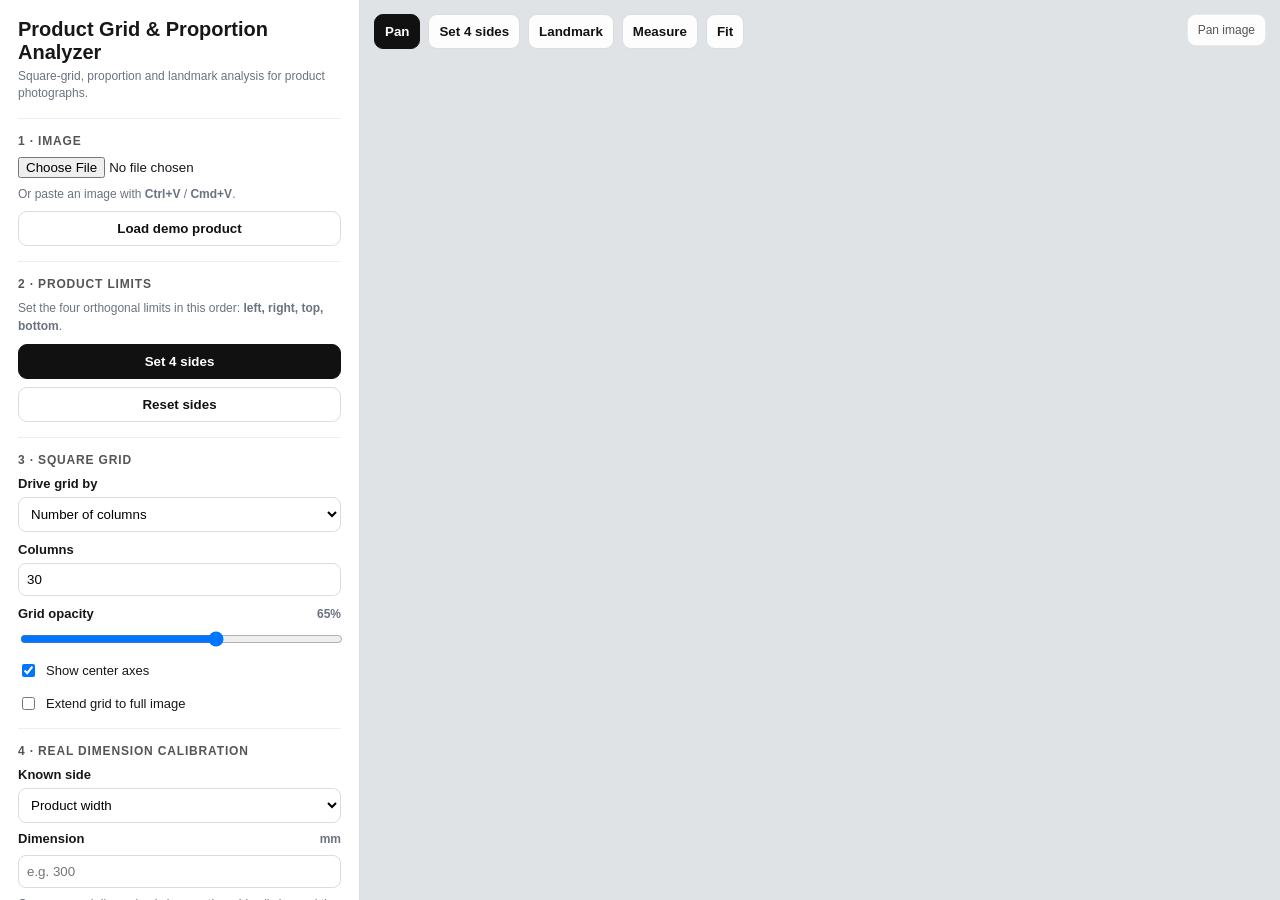
==== commit 99681522: "Add clipboard image import and PNG copy" ====
--- a/index.html
+++ b/index.html
@@ -60,6 +60,7 @@
   <div class="group">
     <h2>1 · Image</h2>
     <input id="file" type="file" accept="image/*">
+    <div class="small" style="margin-top:8px">Or paste an image with <b>Ctrl+V</b> / <b>Cmd+V</b>.</div>
     <div style="height:8px"></div>
     <button id="demo">Load demo product</button>
   </div>
@@ -178,6 +179,8 @@
     <button id="exportReport" class="primary">Export B5 report / PDF</button>
     <div style="height:8px"></div>
     <button id="exportPNG">Export annotated PNG</button>
+    <div style="height:8px"></div>
+    <button id="copyPNG">Copy annotated PNG</button>
     <div class="small" style="margin-top:8px">PNG export crops to the nearest interior grid lines at the four image edges and embeds the analysis data in the exported image.</div>
   </div>
 
@@ -592,10 +595,10 @@
  if(line)lines.push(line);
  return lines;
 }
-function exportAnnotatedPNG(){
+function createAnnotatedPNGCanvas(){
  if(!img||!rect()||!gridSpec()){
    alert('Load an image and define the four product limits before exporting PNG.');
-   return;
+   return null;
  }
  const crop=cropBoundsToGrid(),r=rect(),g=gridSpec(),mm=mmSpec();
  const ratio=r.w/r.h,frac=nearestFraction(ratio,20),common=commonRatioName(ratio);
@@ -709,14 +712,37 @@
  let yy=crop.h+pad+lineH;
  rendered.forEach(line=>{c.fillText(line,pad,yy);yy+=lineH});
 
- out.toBlob(blob=>{
+ return out;
+}
+function canvasToPNGBlob(out){
+ return new Promise(resolve=>out.toBlob(resolve,'image/png'));
+}
+async function exportAnnotatedPNG(){
+ const out=createAnnotatedPNGCanvas();
+ if(!out)return;
+ const blob=await canvasToPNGBlob(out);
    if(!blob){alert('Could not create PNG.');return}
    const url=URL.createObjectURL(blob);
    const a=document.createElement('a');
    a.href=url;a.download='product-grid-analysis.png';
    document.body.appendChild(a);a.click();a.remove();
    setTimeout(()=>URL.revokeObjectURL(url),1500);
- },'image/png');
+}
+async function copyAnnotatedPNG(){
+ const out=createAnnotatedPNGCanvas();
+ if(!out)return;
+ if(!window.isSecureContext||!navigator.clipboard?.write||typeof ClipboardItem==='undefined'){
+   alert('This browser cannot copy images here. Open the app over HTTPS (or localhost), or use Export annotated PNG.');
+   return;
+ }
+ const blob=await canvasToPNGBlob(out);
+ if(!blob){alert('Could not create PNG.');return}
+ try{
+   await navigator.clipboard.write([new ClipboardItem({'image/png':blob})]);
+   $('status').textContent='Annotated PNG copied to clipboard';
+ }catch(err){
+   alert('The browser blocked clipboard access. Allow clipboard permission, or use Export annotated PNG.');
+ }
 }
 
 function exportB5Report(){
@@ -771,6 +797,7 @@
 $('fit').onclick=fit;
 $('exportReport').onclick=exportB5Report;
 $('exportPNG').onclick=exportAnnotatedPNG;
+$('copyPNG').onclick=copyAnnotatedPNG;
 
 $('drive').addEventListener('change',()=>{
  const v=$('drive').value;
@@ -784,11 +811,23 @@
  draw();
 }));
 
+function loadImageFile(f,source='file'){
+ if(!f||!f.type.startsWith('image/'))return;
+ const u=URL.createObjectURL(f),n=new Image();
+ n.onload=()=>{img=n;URL.revokeObjectURL(u);sides={left:null,right:null,top:null,bottom:null};marks=[];measures=[];pendingMeasure=null;fit();setMode('sides');$('status').textContent=source==='clipboard'?'Image pasted — set the left product limit':'Image loaded — set the left product limit'};
+ n.onerror=()=>{URL.revokeObjectURL(u);alert('The image could not be loaded.')};
+ n.src=u;
+}
 $('file').addEventListener('change',e=>{
  const f=e.target.files&&e.target.files[0];if(!f)return;
- const u=URL.createObjectURL(f),n=new Image();
- n.onload=()=>{img=n;URL.revokeObjectURL(u);sides={left:null,right:null,top:null,bottom:null};marks=[];measures=[];pendingMeasure=null;fit();setMode('sides')};
- n.src=u;
+ loadImageFile(f);
+});
+window.addEventListener('paste',e=>{
+ const item=[...(e.clipboardData?.items||[])].find(entry=>entry.kind==='file'&&entry.type.startsWith('image/'));
+ if(!item)return;
+ const file=item.getAsFile();if(!file)return;
+ e.preventDefault();
+ loadImageFile(file,'clipboard');
 });
 $('demo').onclick=()=>{
  const off=document.createElement('canvas');off.width=1100;off.height=760;const c=off.getContext('2d');
@@ -811,4 +850,4 @@
 })();
 </script>
 </body>
-</html>+</html>
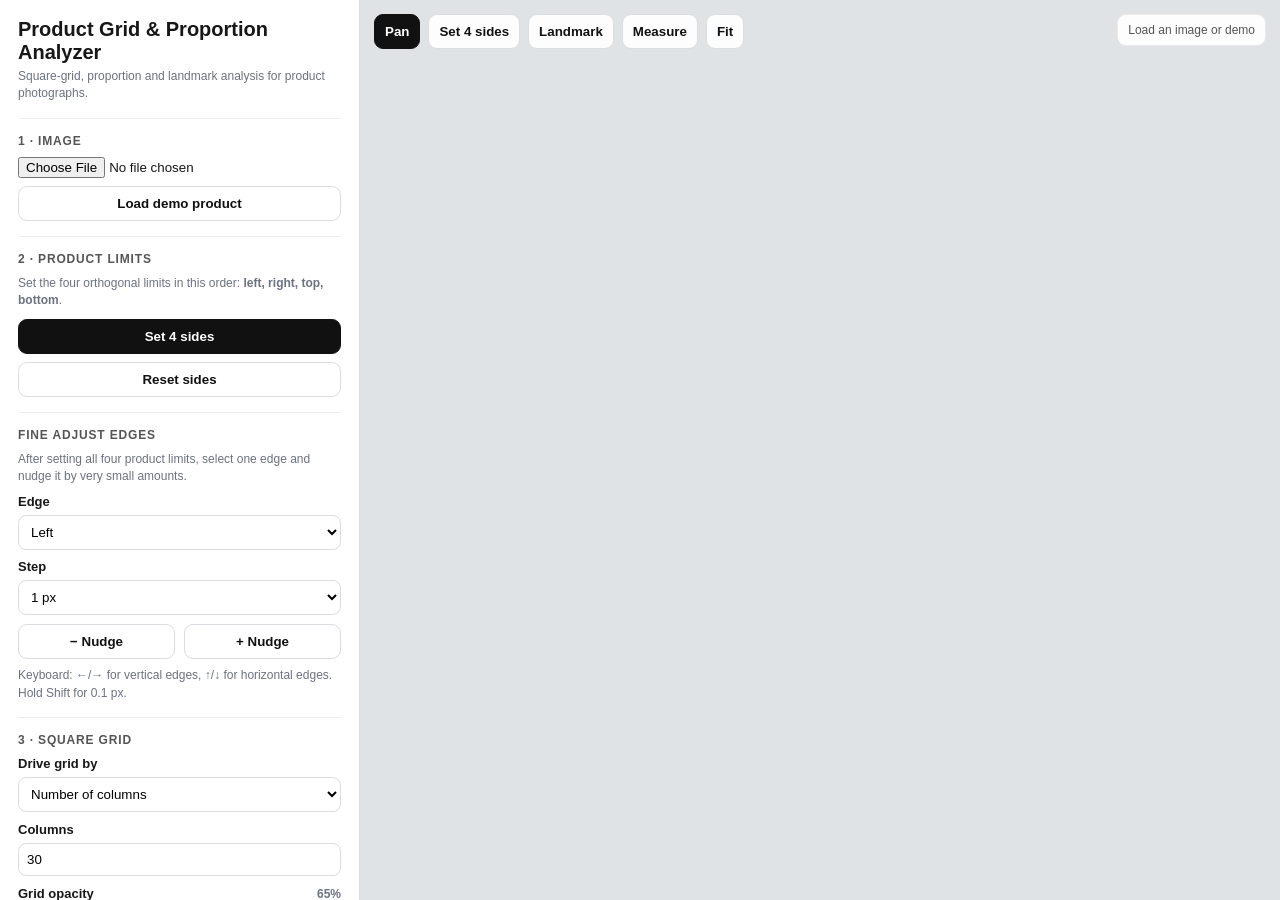
==== commit a4aa1aae: "Add fine edge adjustment" ====
--- a/index.html
+++ b/index.html
@@ -60,7 +60,6 @@
   <div class="group">
     <h2>1 · Image</h2>
     <input id="file" type="file" accept="image/*">
-    <div class="small" style="margin-top:8px">Or paste an image with <b>Ctrl+V</b> / <b>Cmd+V</b>.</div>
     <div style="height:8px"></div>
     <button id="demo">Load demo product</button>
   </div>
@@ -72,6 +71,32 @@
     <button id="setSides" class="primary">Set 4 sides</button>
     <div style="height:8px"></div>
     <button id="resetSides">Reset sides</button>
+  </div>
+
+  <div class="group">
+    <h2>Fine adjust edges</h2>
+    <div class="small">After setting all four product limits, select one edge and nudge it by very small amounts.</div>
+    <div style="height:9px"></div>
+    <label>Edge</label>
+    <select id="fineEdge">
+      <option value="left">Left</option>
+      <option value="right">Right</option>
+      <option value="top">Top</option>
+      <option value="bottom">Bottom</option>
+    </select>
+    <div style="height:9px"></div>
+    <label>Step</label>
+    <select id="fineStep">
+      <option value="0.1">0.1 px</option>
+      <option value="0.5">0.5 px</option>
+      <option value="1" selected>1 px</option>
+    </select>
+    <div style="height:9px"></div>
+    <div class="row">
+      <button id="fineMinus">− Nudge</button>
+      <button id="finePlus">+ Nudge</button>
+    </div>
+    <div class="small" style="margin-top:8px">Keyboard: ←/→ for vertical edges, ↑/↓ for horizontal edges. Hold Shift for 0.1 px.</div>
   </div>
 
   <div class="group">
@@ -174,13 +199,12 @@
 
   <div class="group">
     <h2>7 · Report</h2>
-    <div class="small">Generate an ISO B5 analysis sheet with the annotated image, proportions, grid calibration, landmarks and measurements.</div>
+    <div class="small">Generate an ISO+5 analysis sheet with the annotated image, proportions, grid calibration, landmarks and measurements.</div>
     <div style="height:9px"></div>
     <button id="exportReport" class="primary">Export B5 report / PDF</button>
     <div style="height:8px"></div>
     <button id="exportPNG">Export annotated PNG</button>
-    <div style="height:8px"></div>
-    <button id="copyPNG">Copy annotated PNG</button>
     <div class="small" style="margin-top:8px">PNG export crops to the nearest interior grid lines at the four image edges and embeds the analysis data in the exported image.</div>
   </div>
 
@@ -223,7 +247,7 @@
 function resize(){const {w,h}=size(),dpr=devicePixelRatio||1;canvas.width=Math.max(1,Math.round(w*dpr));canvas.height=Math.max(1,Math.round(h*dpr));canvas.style.width=w+'px';canvas.style.height=h+'px';ctx.setTransform(dpr,0,0,dpr,0,0);draw()}
 function fit(){if(!img)return;const {w,h}=size();baseScale=Math.min(w/img.width,h/img.height)*.92;zoom=1;imgX=(w-img.width*baseScale)/2;imgY=(h-img.height*baseScale)/2;draw()}
 function s2i(x,y){const s=baseScale*zoom;return{x:(x-imgX)/s,y:(y-imgY)/s}}
-function i2s(x,y){const s=baseScale*zoom;return{x:imgX+x*s,y:imgY+y*s}}
+function i2s(x,y){const s=baseScale*zoom;return{x:imgX+q*s,y:imgY+y*s}}
 function ready(){return sides.left!==null&&sides.right!==null&&sides.top!==null&&sides.bottom!==null}
 function rect(){if(!ready())return null;const l=Math.min(sides.left,sides.right),r=Math.max(sides.left,sides.right),t=Math.min(sides.top,sides.bottom),b=Math.max(sides.top,sides.bottom);return{x:l,y:t,w:r-l,h:b-t}}
 function gcd(a,b){return b?gcd(b,a%b):a}
@@ -242,612 +266,4 @@
    {v:3/2,name:'3:2'},
    {v:16/10,name:'16:10'},
    {v:16/9,name:'16:9'},
-   {v:(1+Math.sqrt(5))/2,name:'φ golden ratio'},
-   {v:Math.sqrt(2),name:'√2'},
-   {v:5/4,name:'5:4'},
-   {v:6/5,name:'6:5'}
- ];
- let b=refs[0];for(const x of refs)if(Math.abs(r-x.v)<Math.abs(r-b.v))b=x;
- return {name:b.name,err:Math.abs(r-b.v)};
-}
-function gridSpec(){
- const r=rect();if(!r||r.w<=0||r.h<=0)return null;
- const d=$('drive').value;let cell,cols,rows;
- if(d==='cols'){cols=Math.max(1,+$('cols').value||1);cell=r.w/cols;rows=Math.max(1,Math.round(r.h/cell))}
- else if(d==='rows'){rows=Math.max(1,+$('rows').value||1);cell=r.h/rows;cols=Math.max(1,Math.round(r.w/cell))}
- else{cell=Math.max(1,+$('cell').value||1);cols=Math.max(1,Math.round(r.w/cell));rows=Math.max(1,Math.round(r.h/cell))}
- return{cell,cols,rows};
-}
-function mmSpec(){
- const r=rect(),g=gridSpec(),known=+$('knownMM').value;
- if(!r||!g||!known||known<=0)return null;
- let mmPerPx,wmm,hmm;
- if($('knownSide').value==='width'){mmPerPx=known/r.w;wmm=known;hmm=r.h*mmPerPx}
- else{mmPerPx=known/r.h;hmm=known;wmm=r.w*mmPerPx}
- return{mmPerPx,wmm,hmm,cellmm:g.cell*mmPerPx};
-}
-function setMode(m){
- mode=m;document.querySelectorAll('[data-mode]').forEach(b=>b.classList.toggle('active',b.dataset.mode===m));
- if(m==='sides'){sideStep=0;$('status').textContent='Click LEFT limit'}
- else if(m==='landmark')$('status').textContent='Click a feature'
- else if(m==='measure')$('status').textContent=pendingMeasure?'Click measurement end':'Click measurement start'
- else $('status').textContent='Pan image';
-}
-function updateMetrics(){
- const r=rect(),g=gridSpec(),mm=mmSpec();
- $('areaMetric').textContent=r?`${r.w.toFixed(1)} × ${r.h.toFixed(1)} px`:'—';
- if(r&&r.h){
-   const ratio=r.w/r.h,frac=nearestFraction(ratio,20),common=commonRatioName(ratio);
-   $('ratioMetric').textContent=`${ratio.toFixed(3)} : 1`;
-   $('ratioHint').textContent=`W/H = ${ratio.toFixed(3)} · H/W = ${(1/ratio).toFixed(3)} · ≈ ${frac.n}:${frac.d} · nearest familiar ratio: ${common.name}`;
- }else{$('ratioMetric').textContent='—';$('ratioHint').textContent=''}
- $('cellMetric').textContent=g?(mm?`${g.cell.toFixed(2)} px · ${mm.cellmm.toFixed(2)} mm`:`${g.cell.toFixed(2)} px`):'—';
- $('gridMetric').textContent=g?`${g.cols} × ${g.rows}`:'—';
- $('realMetric').textContent=mm?`${mm.wmm.toFixed(1)} × ${mm.hmm.toFixed(1)} mm`:'—';
- updateLandmarks(mm);
- updateMeasureResults(mm);
-}
-function updateLandmarks(mm){
- const box=$('results');box.innerHTML='';
- const r=rect();
- if(!marks.length){box.innerHTML='<div class="small">No landmarks yet.</div>';return}
- marks.forEach((m,i)=>{
-   const d=document.createElement('div');d.className='landmark';
-   let html=`<b>Landmark ${i+1}</b>`;
-   if(r){
-     const u=(m.x-r.x)/r.w,v=(m.y-r.y)/r.h,fx=nearestFraction(u,12),fy=nearestFraction(v,12);
-     html+=`<div class="metric">x = ${(u*100).toFixed(1)}% ≈ ${fx.n}/${fx.d} W</div>`;
-     html+=`<div class="metric">y = ${(v*100).toFixed(1)}% ≈ ${fy.n}/${fy.d} H</div>`;
-     if(mm){
-       const xmm=(m.x-r.x)*mm.mmPerPx,ymm=(m.y-r.y)*mm.mmPerPx;
-       html+=`<div class="metric">${xmm.toFixed(1)} mm from left · ${ymm.toFixed(1)} mm from top</div>`;
-     }
-   } else html+=`<div class="small">Define the four product limits first.</div>`;
-   html+=`<div class="landmark-controls">
-     <label><input type="checkbox" data-mark="${i}" data-axis="x" ${m.axisX?'checked':''}> X axis</label>
-     <label><input type="checkbox" data-mark="${i}" data-axis="y" ${m.axisY?'checked':''}> Y axis</label>
-   </div>`;
-   d.innerHTML=html;box.appendChild(d);
- });
- box.querySelectorAll('input[data-mark]').forEach(inp=>{
-   inp.addEventListener('change',()=>{
-     const i=+inp.dataset.mark;
-     if(inp.dataset.axis==='x')marks[i].axisX=inp.checked;
-     else marks[i].axisY=inp.checked;
-     draw();
-   });
- });
-}
-function snapPointToGrid(p){
- const r=rect(),g=gridSpec();
- if(!r||!g)return p;
- const ix=Math.round((p.x-r.x)/g.cell);
- const iy=Math.round((p.y-r.y)/g.cell);
- return {
-   x:r.x+ix*g.cell,
-   y:r.y+iy*g.cell
- };
-}
-function updateMeasureResults(mm){
- const box=$('measureResults');box.innerHTML='';
- if(!measures.length){
-   box.innerHTML='<div class="small">No measurements yet.</div>';
-   return;
- }
- measures.forEach((m,i)=>{
-   const dx=m.b.x-m.a.x,dy=m.b.y-m.a.y;
-   const dpx=Math.hypot(dx,dy);
-   const el=document.createElement('div');
-   el.className='measurement';
-   let txt=`<b>Measurement ${i+1}</b><div class="metric">${dpx.toFixed(2)} px`;
-   if(mm) txt+=` · ${(dpx*mm.mmPerPx).toFixed(2)} mm`;
-   txt+='</div>';
-   if(mm){
-     txt+=`<div class="metric">ΔX ${(Math.abs(dx)*mm.mmPerPx).toFixed(2)} mm · ΔY ${(Math.abs(dy)*mm.mmPerPx).toFixed(2)} mm</div>`;
-   } else {
-     txt+=`<div class="metric">ΔX ${Math.abs(dx).toFixed(2)} px · ΔY ${Math.abs(dy).toFixed(2)} px</div>`;
-   }
-   if(m.snapped) txt+='<div class="small">Snapped to square-grid intersections</div>';
-   el.innerHTML=txt;box.appendChild(el);
- });
-}
-function draw(){
- const {w,h}=size();ctx.clearRect(0,0,w,h);ctx.fillStyle='#dfe3e6';ctx.fillRect(0,0,w,h);
- if(img){const s=baseScale*zoom;ctx.drawImage(img,imgX,imgY,img.width*s,img.height*s)}
- const r=rect();
- if(r){
-   const a=i2s(r.x,r.y),b=i2s(r.x+r.w,r.y+r.h),g=gridSpec();
-   ctx.save();ctx.strokeStyle='#1677ff';ctx.lineWidth=2;ctx.strokeRect(a.x,a.y,b.x-a.x,b.y-a.y);
-   if(g){
-     const cell=g.cell*baseScale*zoom;ctx.globalAlpha=+$('opacity').value/100;ctx.strokeStyle='#00a67d';ctx.lineWidth=1.1;
-     if($('extendGrid').checked){
-       const imgTL=i2s(0,0), imgBR=i2s(img.width,img.height);
-       const left=Math.max(0,imgTL.x), right=Math.min(w,imgBR.x);
-       const top=Math.max(0,imgTL.y), bottom=Math.min(h,imgBR.y);
-       let startX=a.x;
-       while(startX-cell>=left)startX-=cell;
-       let startY=a.y;
-       while(startY-cell>=top)startY-=cell;
-       for(let x=startX;x<=right+.5;x+=cell){ctx.beginPath();ctx.moveTo(x,top);ctx.lineTo(x,bottom);ctx.stroke()}
-       for(let y=startY;y<=bottom+.5;y+=cell){ctx.beginPath();ctx.moveTo(left,y);ctx.lineTo(right,y);ctx.stroke()}
-     }else{
-       for(let i=0;i<=g.cols;i++){const x=a.x+i*cell;if(x>b.x+.5)break;ctx.beginPath();ctx.moveTo(x,a.y);ctx.lineTo(x,b.y);ctx.stroke()}
-       for(let j=0;j<=g.rows;j++){const y=a.y+j*cell;if(y>b.y+.5)break;ctx.beginPath();ctx.moveTo(a.x,y);ctx.lineTo(b.x,y);ctx.stroke()}
-     }
-     ctx.globalAlpha=1;
-   }
-   if($('centers').checked){
-     ctx.strokeStyle='#f59e0b';ctx.lineWidth=1.7;ctx.setLineDash([7,5]);ctx.beginPath();
-     ctx.moveTo((a.x+b.x)/2,a.y);ctx.lineTo((a.x+b.x)/2,b.y);ctx.moveTo(a.x,(a.y+b.y)/2);ctx.lineTo(b.x,(a.y+b.y)/2);ctx.stroke();ctx.setLineDash([]);
-   }
-   ctx.restore();
- }
- // partial guides
- if(!ready()){
-   ctx.save();ctx.strokeStyle='#1677ff';ctx.lineWidth=2;
-   if(sides.left!==null){let p=i2s(sides.left,0);ctx.beginPath();ctx.moveTo(p.x,0);ctx.lineTo(p.x,h);ctx.stroke()}
-   if(sides.right!==null){let p=i2s(sides.right,0);ctx.beginPath();ctx.moveTo(p.x,0);ctx.lineTo(p.x,h);ctx.stroke()}
-   if(sides.top!==null){let p=i2s(0,sides.top);ctx.beginPath();ctx.moveTo(0,p.y);ctx.lineTo(w,p.y);ctx.stroke()}
-   if(sides.bottom!==null){let p=i2s(0,sides.bottom);ctx.beginPath();ctx.moveTo(0,p.y);ctx.lineTo(w,p.y);ctx.stroke()}
-   ctx.restore();
- }
- // landmark axes
- marks.forEach((m,i)=>{
-   const p=i2s(m.x,m.y);
-   ctx.save();
-   ctx.strokeStyle='#e5484d';ctx.lineWidth=1.2;ctx.setLineDash([5,4]);ctx.globalAlpha=.8;
-   if(m.axisX){ctx.beginPath();ctx.moveTo(0,p.y);ctx.lineTo(w,p.y);ctx.stroke()}
-   if(m.axisY){ctx.beginPath();ctx.moveTo(p.x,0);ctx.lineTo(p.x,h);ctx.stroke()}
-   ctx.restore();
-   ctx.fillStyle='#e5484d';ctx.beginPath();ctx.arc(p.x,p.y,6,0,Math.PI*2);ctx.fill();
-   ctx.fillStyle='#fff';ctx.font='10px system-ui';ctx.textAlign='center';ctx.textBaseline='middle';ctx.fillText(i+1,p.x,p.y);
- });
- // measurements
- measures.forEach((m,i)=>{
-   const a=i2s(m.a.x,m.a.y),b=i2s(m.b.x,m.b.y);
-   ctx.save();ctx.strokeStyle='#7c3aed';ctx.fillStyle='#7c3aed';ctx.lineWidth=2;
-   ctx.beginPath();ctx.moveTo(a.x,a.y);ctx.lineTo(b.x,b.y);ctx.stroke();
-   [a,b].forEach(p=>{ctx.beginPath();ctx.arc(p.x,p.y,5,0,Math.PI*2);ctx.fill()});
-   const mx=(a.x+b.x)/2,my=(a.y+b.y)/2;
-   const mm=mmSpec(),dist=Math.hypot(m.b.x-m.a.x,m.b.y-m.a.y);
-   const label=mm?`${(dist*mm.mmPerPx).toFixed(1)} mm`:`${dist.toFixed(1)} px`;
-   ctx.font='12px system-ui';ctx.textAlign='center';ctx.textBaseline='bottom';
-   const tw=ctx.measureText(label).width;ctx.fillStyle='rgba(255,255,255,.9)';ctx.fillRect(mx-tw/2-4,my-18,tw+8,17);
-   ctx.fillStyle='#111';ctx.fillText(label,mx,my-4);ctx.restore();
- });
- if(pendingMeasure){
-   const a=i2s(pendingMeasure.x,pendingMeasure.y);
-   ctx.save();ctx.fillStyle='#7c3aed';ctx.beginPath();ctx.arc(a.x,a.y,5,0,Math.PI*2);ctx.fill();ctx.restore();
- }
- updateMetrics();
-}
-
-function renderReportImage(){
- if(!img)return null;
- const out=document.createElement('canvas');
- out.width=img.width;out.height=img.height;
- const c=out.getContext('2d');
- c.drawImage(img,0,0);
-
- const r=rect(),g=gridSpec(),mm=mmSpec();
- if(r&&g){
-   c.save();
-   c.strokeStyle='#1677ff';
-   c.lineWidth=Math.max(2,img.width/900);
-   c.strokeRect(r.x,r.y,r.w,r.h);
-
-   c.globalAlpha=+$('opacity').value/100;
-   c.strokeStyle='#00a67d';
-   c.lineWidth=Math.max(1,img.width/1400);
-
-   if($('extendGrid').checked){
-     let startX=r.x;
-     while(startX-g.cell>=0)startX-=g.cell;
-     let startY=r.y;
-     while(startY-g.cell>=0)startY-=g.cell;
-     for(let x=startX;x<=img.width;x+=g.cell){c.beginPath();c.moveTo(x,0);c.lineTo(x,img.height);c.stroke()}
-     for(let y=startY;y<=img.height;y+=g.cell){c.beginPath();c.moveTo(0,y);c.lineTo(img.width,y);c.stroke()}
-   }else{
-     for(let i=0;i<=g.cols;i++){
-       const x=r.x+i*g.cell;if(x>r.x+r.w+.5)break;
-       c.beginPath();c.moveTo(x,r.y);c.lineTo(x,r.y+r.h);c.stroke();
-     }
-     for(let j=0;j<=g.rows;j++){
-       const y=r.y+j*g.cell;if(y>r.y+r.h+.5)break;
-       c.beginPath();c.moveTo(r.x,y);c.lineTo(r.x+r.w,y);c.stroke();
-     }
-   }
-   c.globalAlpha=1;
-
-   if($('centers').checked){
-     c.strokeStyle='#f59e0b';
-     c.lineWidth=Math.max(2,img.width/900);
-     c.setLineDash([img.width/120,img.width/160]);
-     c.beginPath();
-     c.moveTo(r.x+r.w/2,r.y);c.lineTo(r.x+r.w/2,r.y+r.h);
-     c.moveTo(r.x,r.y+r.h/2);c.lineTo(r.x+r.w,r.y+r.h/2);
-     c.stroke();c.setLineDash([]);
-   }
-   c.restore();
- }
-
- marks.forEach((m,i)=>{
-   c.save();
-   c.strokeStyle='#e5484d';c.fillStyle='#e5484d';
-   c.lineWidth=Math.max(1.5,img.width/1100);
-   c.setLineDash([img.width/150,img.width/190]);
-   if(m.axisX){c.beginPath();c.moveTo(0,m.y);c.lineTo(img.width,m.y);c.stroke()}
-   if(m.axisY){c.beginPath();c.moveTo(m.x,0);c.lineTo(m.x,img.height);c.stroke()}
-   c.setLineDash([]);
-   const rad=Math.max(6,img.width/180);
-   c.beginPath();c.arc(m.x,m.y,rad,0,Math.PI*2);c.fill();
-   c.fillStyle='#fff';c.font=`${Math.max(12,img.width/75)}px system-ui`;
-   c.textAlign='center';c.textBaseline='middle';c.fillText(String(i+1),m.x,m.y);
-   c.restore();
- });
-
- measures.forEach((m,i)=>{
-   c.save();c.strokeStyle='#7c3aed';c.fillStyle='#7c3aed';
-   c.lineWidth=Math.max(2,img.width/900);
-   c.beginPath();c.moveTo(m.a.x,m.a.y);c.lineTo(m.b.x,m.b.y);c.stroke();
-   const rad=Math.max(5,img.width/210);
-   [m.a,m.b].forEach(p=>{c.beginPath();c.arc(p.x,p.y,rad,0,Math.PI*2);c.fill()});
-   const dist=Math.hypot(m.b.x-m.a.x,m.b.y-m.a.y);
-   const label=mm?`${(dist*mm.mmPerPx).toFixed(1)} mm`:`${dist.toFixed(1)} px`;
-   const mx=(m.a.x+m.b.x)/2,my=(m.a.y+m.b.y)/2;
-   c.font=`${Math.max(13,img.width/70)}px system-ui`;
-   const tw=c.measureText(label).width;
-   c.fillStyle='rgba(255,255,255,.9)';
-   c.fillRect(mx-tw/2-7,my-28,tw+14,24);
-   c.fillStyle='#111';c.textAlign='center';c.textBaseline='middle';c.fillText(label,mx,my-16);
-   c.restore();
- });
- return out.toDataURL('image/jpeg',.92);
-}
-function esc(s){
- return String(s).replace(/[&<>"']/g,ch=>({'&':'&amp;','<':'&lt;','>':'&gt;','"':'&quot;',"'":'&#39;'}[ch]));
-}
-function buildReportHTML(){
- const r=rect(),g=gridSpec(),mm=mmSpec(),imageURL=renderReportImage();
- if(!img||!r||!g||!imageURL)return null;
- const ratio=r.w/r.h,frac=nearestFraction(ratio,20),common=commonRatioName(ratio);
- const now=new Date();
- const dateText=now.toLocaleDateString();
-
- let landmarkRows='';
- marks.forEach((m,i)=>{
-   const u=(m.x-r.x)/r.w,v=(m.y-r.y)/r.h,fx=nearestFraction(u,12),fy=nearestFraction(v,12);
-   let pos=`${(u*100).toFixed(1)}% W (≈ ${fx.n}/${fx.d}), ${(v*100).toFixed(1)}% H (≈ ${fy.n}/${fy.d})`;
-   let real='—';
-   if(mm) real=`${((m.x-r.x)*mm.mmPerPx).toFixed(1)} mm left, ${((m.y-r.y)*mm.mmPerPx).toFixed(1)} mm top`;
-   let axes=[m.axisX?'X':'',m.axisY?'Y':''].filter(Boolean).join(' + ')||'—';
-   landmarkRows+=`<tr><td>${i+1}</td><td>${esc(pos)}</td><td>${esc(real)}</td><td>${axes}</td></tr>`;
- });
- if(!landmarkRows)landmarkRows='<tr><td colspan="4">No landmarks</td></tr>';
-
- let measureRows='';
- measures.forEach((m,i)=>{
-   const dx=m.b.x-m.a.x,dy=m.b.y-m.a.y,d=Math.hypot(dx,dy);
-   const dist=mm?`${(d*mm.mmPerPx).toFixed(2)} mm`:`${d.toFixed(2)} px`;
-   const deltas=mm?`ΔX ${(Math.abs(dx)*mm.mmPerPx).toFixed(2)} mm · ΔY ${(Math.abs(dy)*mm.mmPerPx).toFixed(2)} mm`:`ΔX ${Math.abs(dx).toFixed(2)} px · ΔY ${Math.abs(dy).toFixed(2)} px`;
-   measureRows+=`<tr><td>${i+1}</td><td>${dist}</td><td>${deltas}</td><td>${m.snapped?'Yes':'No'}</td></tr>`;
- });
- if(!measureRows)measureRows='<tr><td colspan="4">No measurements</td></tr>';
-
- const realDims=mm?`${mm.wmm.toFixed(1)} × ${mm.hmm.toFixed(1)} mm`:'Not calibrated';
- const cell=mm?`${mm.cellmm.toFixed(2)} mm (${g.cell.toFixed(2)} px)`:`${g.cell.toFixed(2)} px`;
-
- return `<!doctype html>
-<html><head><meta charset="utf-8"><title>Product analysis report</title>
-<style>
-@page{size:176mm 250mm;margin:12mm}
-*{box-sizing:border-box}
-body{margin:0;font-family:-apple-system,BlinkMacSystemFont,"Segoe UI",Arial,sans-serif;color:#161616;font-size:8.5pt;line-height:1.35}
-.page{width:152mm;min-height:226mm;margin:0 auto}
-header{display:flex;justify-content:space-between;align-items:flex-end;border-bottom:.35mm solid #111;padding-bottom:4mm;margin-bottom:5mm}
-h1{font-size:16pt;margin:0;font-weight:700} .meta{font-size:7.5pt;color:#666;text-align:right}
-figure{margin:0 0 5mm} figure img{width:100%;max-height:94mm;object-fit:contain;background:#eee;display:block}
-.caption{font-size:7pt;color:#666;margin-top:1.5mm}
-.metrics{display:grid;grid-template-columns:repeat(4,1fr);gap:2.5mm;margin-bottom:5mm}
-.metric{border-top:.25mm solid #aaa;padding-top:2mm}.label{font-size:6.5pt;text-transform:uppercase;letter-spacing:.05em;color:#777}.value{font-size:10pt;font-weight:650;margin-top:.7mm}
-h2{font-size:9pt;margin:5mm 0 2mm;border-bottom:.2mm solid #bbb;padding-bottom:1mm}
-table{width:100%;border-collapse:collapse;font-size:7.2pt}th{text-align:left;color:#666;font-weight:600;border-bottom:.25mm solid #999;padding:1.5mm 1mm}td{border-bottom:.15mm solid #ddd;padding:1.5mm 1mm;vertical-align:top}
-footer{margin-top:5mm;padding-top:2mm;border-top:.2mm solid #bbb;font-size:6.5pt;color:#777}
-@media screen{body{background:#ddd;padding:20px}.page{background:#fff;padding:12mm;box-shadow:0 8px 30px rgba(0,0,0,.18);width:176mm;min-height:250mm}}
-@media print{.page{width:auto;min-height:auto}.no-print{display:none!important}}
-</style></head><body>
-<div class="page">
-<header><div><h1>Product Grid Analysis</h1><div>Geometric proportion & landmark report</div></div><div class="meta">${esc(dateText)}<br>Aspect convention: W:H</div></header>
-<figure><img src="${imageURL}" alt="Annotated product analysis"><div class="caption">Annotated source photograph. Grid cells are square in image coordinates.</div></figure>
-<section class="metrics">
-<div class="metric"><div class="label">Aspect ratio</div><div class="value">${ratio.toFixed(3)} : 1</div><div>≈ ${frac.n}:${frac.d} · ${esc(common.name)}</div></div>
-<div class="metric"><div class="label">Inverse H/W</div><div class="value">${(1/ratio).toFixed(3)}</div><div>Reference only</div></div>
-<div class="metric"><div class="label">Grid</div><div class="value">${g.cols} × ${g.rows}</div><div>${cell} cells</div></div>
-<div class="metric"><div class="label">Dimensions</div><div class="value">${realDims}</div><div>${r.w.toFixed(0)} × ${r.h.toFixed(0)} px</div></div>
-</section>
-<h2>Landmarks</h2>
-<table><thead><tr><th>#</th><th>Normalized position</th><th>Calibrated position</th><th>Axes</th></tr></thead><tbody>${landmarkRows}</tbody></table>
-<h2>Measurements</h2>
-<table><thead><tr><th>#</th><th>Distance</th><th>Components</th><th>Grid snap</th></tr></thead><tbody>${measureRows}</tbody></table>
-<footer>Generated by Product Grid & Proportion Analyzer · W:H = width divided by height.</footer>
-</div></body></html>`;
-}
-
-function cropBoundsToGrid(){
- const r=rect(),g=gridSpec();
- if(!img||!r||!g)return null;
- const cell=g.cell;
- // Use the nearest grid lines that remain inside the source image.
- const firstX=r.x + Math.ceil((0-r.x)/cell)*cell;
- const lastX =r.x + Math.floor((img.width-r.x)/cell)*cell;
- const firstY=r.y + Math.ceil((0-r.y)/cell)*cell;
- const lastY =r.y + Math.floor((img.height-r.y)/cell)*cell;
- if(lastX<=firstX||lastY<=firstY)return {x:0,y:0,w:img.width,h:img.height};
- return {x:firstX,y:firstY,w:lastX-firstX,h:lastY-firstY};
-}
-function wrapCanvasText(c,text,maxWidth){
- const words=String(text).split(/\s+/),lines=[];let line='';
- for(const word of words){
-   const test=line?line+' '+word:word;
-   if(c.measureText(test).width>maxWidth&&line){lines.push(line);line=word}
-   else line=test;
- }
- if(line)lines.push(line);
- return lines;
-}
-function createAnnotatedPNGCanvas(){
- if(!img||!rect()||!gridSpec()){
-   alert('Load an image and define the four product limits before exporting PNG.');
-   return null;
- }
- const crop=cropBoundsToGrid(),r=rect(),g=gridSpec(),mm=mmSpec();
- const ratio=r.w/r.h,frac=nearestFraction(ratio,20),common=commonRatioName(ratio);
-
- const infoLines=[];
- infoLines.push(`Aspect W:H  ${ratio.toFixed(3)}:1  ≈ ${frac.n}:${frac.d}  (${common.name})`);
- infoLines.push(`Grid  ${g.cols} × ${g.rows}  ·  cell ${mm?mm.cellmm.toFixed(2)+' mm':g.cell.toFixed(2)+' px'}`);
- if(mm) infoLines.push(`Product dimensions  ${mm.wmm.toFixed(1)} × ${mm.hmm.toFixed(1)} mm`);
-
- marks.forEach((m,i)=>{
-   const u=(m.x-r.x)/r.w,v=(m.y-r.y)/r.h,fx=nearestFraction(u,12),fy=nearestFraction(v,12);
-   let s=`L${i+1}: x ${(u*100).toFixed(1)}% ≈ ${fx.n}/${fx.d} W · y ${(v*100).toFixed(1)}% ≈ ${fy.n}/${fy.d} H`;
-   if(mm)s+=` · ${((m.x-r.x)*mm.mmPerPx).toFixed(1)} mm left · ${((m.y-r.y)*mm.mmPerPx).toFixed(1)} mm top`;
-   infoLines.push(s);
- });
- measures.forEach((m,i)=>{
-   const dx=m.b.x-m.a.x,dy=m.b.y-m.a.y,d=Math.hypot(dx,dy);
-   let s=`M${i+1}: ${mm?(d*mm.mmPerPx).toFixed(2)+' mm':d.toFixed(2)+' px'}`;
-   if(mm)s+=` · ΔX ${(Math.abs(dx)*mm.mmPerPx).toFixed(2)} mm · ΔY ${(Math.abs(dy)*mm.mmPerPx).toFixed(2)} mm`;
-   infoLines.push(s);
- });
-
- const scale=1;
- const pad=Math.max(18,Math.round(crop.w*.018));
- const font=Math.max(16,Math.round(crop.w*.017));
- const lineH=Math.round(font*1.45);
-
- // Estimate text wrapping before sizing footer.
- const test=document.createElement('canvas').getContext('2d');
- test.font=`${font}px system-ui`;
- let rendered=[];
- for(const line of infoLines){
-   const wraps=wrapCanvasText(test,line,crop.w-pad*2);
-   rendered.push(...wraps);
- }
- const footerH=pad*2+lineH*(rendered.length+1);
-
- const out=document.createElement('canvas');
- out.width=Math.round(crop.w*scale);
- out.height=Math.round((crop.h+footerH)*scale);
- const c=out.getContext('2d');
-
- // Cropped photo
- c.drawImage(img,crop.x,crop.y,crop.w,crop.h,0,0,crop.w,crop.h);
-
- // Grid
- c.save();
- c.globalAlpha=+$('opacity').value/100;
- c.strokeStyle='#00a67d';
- c.lineWidth=Math.max(1,crop.w/1300);
- const startX=r.x + Math.ceil((crop.x-r.x)/g.cell)*g.cell;
- const startY=r.y + Math.ceil((crop.y-r.y)/g.cell)*g.cell;
- for(let x=startX;x<=crop.x+crop.w+.5;x+=g.cell){
-   const xx=x-crop.x;c.beginPath();c.moveTo(xx,0);c.lineTo(xx,crop.h);c.stroke();
- }
- for(let y=startY;y<=crop.y+crop.h+.5;y+=g.cell){
-   const yy=y-crop.y;c.beginPath();c.moveTo(0,yy);c.lineTo(crop.w,yy);c.stroke();
- }
- c.restore();
-
- // Product limits
- c.save();c.strokeStyle='#1677ff';c.lineWidth=Math.max(2,crop.w/900);
- c.strokeRect(r.x-crop.x,r.y-crop.y,r.w,r.h);c.restore();
-
- // Center axes
- if($('centers').checked){
-   c.save();c.strokeStyle='#f59e0b';c.lineWidth=Math.max(2,crop.w/1000);
-   c.setLineDash([crop.w/120,crop.w/170]);
-   c.beginPath();
-   c.moveTo(r.x+r.w/2-crop.x,r.y-crop.y);c.lineTo(r.x+r.w/2-crop.x,r.y+r.h-crop.y);
-   c.moveTo(r.x-crop.x,r.y+r.h/2-crop.y);c.lineTo(r.x+r.w-crop.x,r.y+r.h/2-crop.y);
-   c.stroke();c.restore();
- }
-
- // Landmarks and axes
- marks.forEach((m,i)=>{
-   const x=m.x-crop.x,y=m.y-crop.y;
-   if(x<0||x>crop.w||y<0||y>crop.h)return;
-   c.save();c.strokeStyle='#e5484d';c.fillStyle='#e5484d';c.lineWidth=Math.max(1.5,crop.w/1100);
-   c.setLineDash([crop.w/150,crop.w/190]);
-   if(m.axisX){c.beginPath();c.moveTo(0,y);c.lineTo(crop.w,y);c.stroke()}
-   if(m.axisY){c.beginPath();c.moveTo(x,0);c.lineTo(x,crop.h);c.stroke()}
-   c.setLineDash([]);
-   const rad=Math.max(7,crop.w/180);c.beginPath();c.arc(x,y,rad,0,Math.PI*2);c.fill();
-   c.fillStyle='#fff';c.font=`${Math.max(12,crop.w/75)}px system-ui`;c.textAlign='center';c.textBaseline='middle';c.fillText(String(i+1),x,y);
-   c.restore();
- });
-
- // Measurements
- measures.forEach((m,i)=>{
-   const ax=m.a.x-crop.x,ay=m.a.y-crop.y,bx=m.b.x-crop.x,by=m.b.y-crop.y;
-   c.save();c.strokeStyle='#7c3aed';c.fillStyle='#7c3aed';c.lineWidth=Math.max(2,crop.w/900);
-   c.beginPath();c.moveTo(ax,ay);c.lineTo(bx,by);c.stroke();
-   const rad=Math.max(5,crop.w/220);
-   [[ax,ay],[bx,by]].forEach(([x,y])=>{c.beginPath();c.arc(x,y,rad,0,Math.PI*2);c.fill()});
-   const d=Math.hypot(m.b.x-m.a.x,m.b.y-m.a.y);
-   const label=mm?`${(d*mm.mmPerPx).toFixed(1)} mm`:`${d.toFixed(1)} px`;
-   const mx=(ax+bx)/2,my=(ay+by)/2;
-   c.font=`${Math.max(13,crop.w/72)}px system-ui`;const tw=c.measureText(label).width;
-   c.fillStyle='rgba(255,255,255,.92)';c.fillRect(mx-tw/2-6,my-25,tw+12,22);
-   c.fillStyle='#111';c.textAlign='center';c.textBaseline='middle';c.fillText(label,mx,my-14);
-   c.restore();
- });
-
- // Embedded data footer
- c.fillStyle='#fff';c.fillRect(0,crop.h,crop.w,footerH);
- c.fillStyle='#111';c.font=`600 ${Math.round(font*1.08)}px system-ui`;
- c.textAlign='left';c.textBaseline='top';
- c.fillText('Product Grid Analysis',pad,crop.h+pad);
- c.font=`${font}px system-ui`;
- let yy=crop.h+pad+lineH;
- rendered.forEach(line=>{c.fillText(line,pad,yy);yy+=lineH});
-
- return out;
-}
-function canvasToPNGBlob(out){
- return new Promise(resolve=>out.toBlob(resolve,'image/png'));
-}
-async function exportAnnotatedPNG(){
- const out=createAnnotatedPNGCanvas();
- if(!out)return;
- const blob=await canvasToPNGBlob(out);
-   if(!blob){alert('Could not create PNG.');return}
-   const url=URL.createObjectURL(blob);
-   const a=document.createElement('a');
-   a.href=url;a.download='product-grid-analysis.png';
-   document.body.appendChild(a);a.click();a.remove();
-   setTimeout(()=>URL.revokeObjectURL(url),1500);
-}
-async function copyAnnotatedPNG(){
- const out=createAnnotatedPNGCanvas();
- if(!out)return;
- if(!window.isSecureContext||!navigator.clipboard?.write||typeof ClipboardItem==='undefined'){
-   alert('This browser cannot copy images here. Open the app over HTTPS (or localhost), or use Export annotated PNG.');
-   return;
- }
- const blob=await canvasToPNGBlob(out);
- if(!blob){alert('Could not create PNG.');return}
- try{
-   await navigator.clipboard.write([new ClipboardItem({'image/png':blob})]);
-   $('status').textContent='Annotated PNG copied to clipboard';
- }catch(err){
-   alert('The browser blocked clipboard access. Allow clipboard permission, or use Export annotated PNG.');
- }
-}
-
-function exportB5Report(){
- const report=buildReportHTML();
- if(!report){
-   alert('Load an image and define the four product limits before exporting the report.');
-   return;
- }
- const win=window.open('','_blank');
- if(!win){
-   alert('The browser blocked the report window. Allow pop-ups for this page and try again.');
-   return;
- }
- win.document.open();win.document.write(report);win.document.close();
- setTimeout(()=>{win.focus();win.print()},450);
-}
-
-canvas.addEventListener('pointerdown',e=>{
- const rr=canvas.getBoundingClientRect(),x=e.clientX-rr.left,y=e.clientY-rr.top;
- if(mode==='pan'){drag=true;lx=e.clientX;ly=e.clientY;canvas.setPointerCapture(e.pointerId);return}
- const p=s2i(x,y);
- if(mode==='sides'){
-   if(sideStep===0){sides.left=p.x;$('status').textContent='Click RIGHT limit';sideStep=1}
-   else if(sideStep===1){sides.right=p.x;$('status').textContent='Click TOP limit';sideStep=2}
-   else if(sideStep===2){sides.top=p.y;$('status').textContent='Click BOTTOM limit';sideStep=3}
-   else{sides.bottom=p.y;$('status').textContent='Four sides set';sideStep=4}
- }else if(mode==='landmark')marks.push({...p,axisX:false,axisY:false});
- else if(mode==='measure'){
-   const snapped=$('snapMeasure').checked;
-   const q=snapped?snapPointToGrid(p):p;
-   if(!pendingMeasure){
-     pendingMeasure=q;
-     $('status').textContent='Click measurement end';
-   }else{
-     measures.push({a:pendingMeasure,b:q,snapped});
-     pendingMeasure=null;
-     $('status').textContent='Click measurement start';
-   }
- }
- draw();
-});
-canvas.addEventListener('pointermove',e=>{if(!drag)return;imgX+=e.clientX-lx;imgY+=e.clientY-ly;lx=e.clientX;ly=e.clientY;draw()});
-canvas.addEventListener('pointerup',e=>{drag=false;try{canvas.releasePointerCapture(e.pointerId)}catch{}});
-
-document.querySelectorAll('[data-mode]').forEach(b=>b.onclick=()=>setMode(b.dataset.mode));
-$('setSides').onclick=()=>setMode('sides');
-$('resetSides').onclick=()=>{sides={left:null,right:null,top:null,bottom:null};sideStep=0;draw();setMode('sides')};
-$('undoMark').onclick=()=>{marks.pop();draw()};
-$('clearMarks').onclick=()=>{marks=[];draw()};
-$('undoMeasure').onclick=()=>{if(pendingMeasure)pendingMeasure=null;else measures.pop();draw()};
-$('clearMeasures').onclick=()=>{measures=[];pendingMeasure=null;draw()};
-$('fit').onclick=fit;
-$('exportReport').onclick=exportB5Report;
-$('exportPNG').onclick=exportAnnotatedPNG;
-$('copyPNG').onclick=copyAnnotatedPNG;
-
-$('drive').addEventListener('change',()=>{
- const v=$('drive').value;
- $('colsBox').style.display=v==='cols'?'block':'none';
- $('rowsBox').style.display=v==='rows'?'block':'none';
- $('cellBox').style.display=v==='cell'?'block':'none';
- draw();
-});
-['cols','rows','cell','opacity','centers','extendGrid','knownSide','knownMM'].forEach(id=>$(id).addEventListener('input',()=>{
- if(id==='opacity')$('opVal').textContent=$('opacity').value+'%';
- draw();
-}));
-
-function loadImageFile(f,source='file'){
- if(!f||!f.type.startsWith('image/'))return;
- const u=URL.createObjectURL(f),n=new Image();
- n.onload=()=>{img=n;URL.revokeObjectURL(u);sides={left:null,right:null,top:null,bottom:null};marks=[];measures=[];pendingMeasure=null;fit();setMode('sides');$('status').textContent=source==='clipboard'?'Image pasted — set the left product limit':'Image loaded — set the left product limit'};
- n.onerror=()=>{URL.revokeObjectURL(u);alert('The image could not be loaded.')};
- n.src=u;
-}
-$('file').addEventListener('change',e=>{
- const f=e.target.files&&e.target.files[0];if(!f)return;
- loadImageFile(f);
-});
-window.addEventListener('paste',e=>{
- const item=[...(e.clipboardData?.items||[])].find(entry=>entry.kind==='file'&&entry.type.startsWith('image/'));
- if(!item)return;
- const file=item.getAsFile();if(!file)return;
- e.preventDefault();
- loadImageFile(file,'clipboard');
-});
-$('demo').onclick=()=>{
- const off=document.createElement('canvas');off.width=1100;off.height=760;const c=off.getContext('2d');
- c.fillStyle='#ece8df';c.fillRect(0,0,1100,760);
- c.fillStyle='#b8b2a7';c.fillRect(180,170,740,420);
- c.fillStyle='#242424';c.fillRect(220,210,660,340);
- c.fillStyle='#111';c.fillRect(285,260,250,135);
- c.fillStyle='#dadada';c.fillRect(590,255,190,78);
- for(let i=0;i<3;i++){c.fillStyle='#aaa';c.beginPath();c.arc(610+i*70,430,28,0,Math.PI*2);c.fill()}
- c.fillStyle='#6f6f6f';c.fillRect(215,570,90,18);c.fillRect(795,570,90,18);
- const n=new Image();
- n.onload=()=>{img=n;sides={left:180,right:920,top:170,bottom:590};marks=[{x:410,y:325,axisX:false,axisY:true},{x:610,y:430,axisX:true,axisY:false},{x:750,y:430,axisX:false,axisY:false}];measures=[];pendingMeasure=null;fit();setMode('pan');draw()};
- n.src=off.toDataURL();
-};
-
-window.addEventListener('resize',resize);
-new ResizeObserver(resize).observe(workspace);
-$('opVal').textContent=$('opacity').value+'%';
-resize();setMode('pan');draw();
-})();
-</script>
-</body>
-</html>
+   {v:(1+
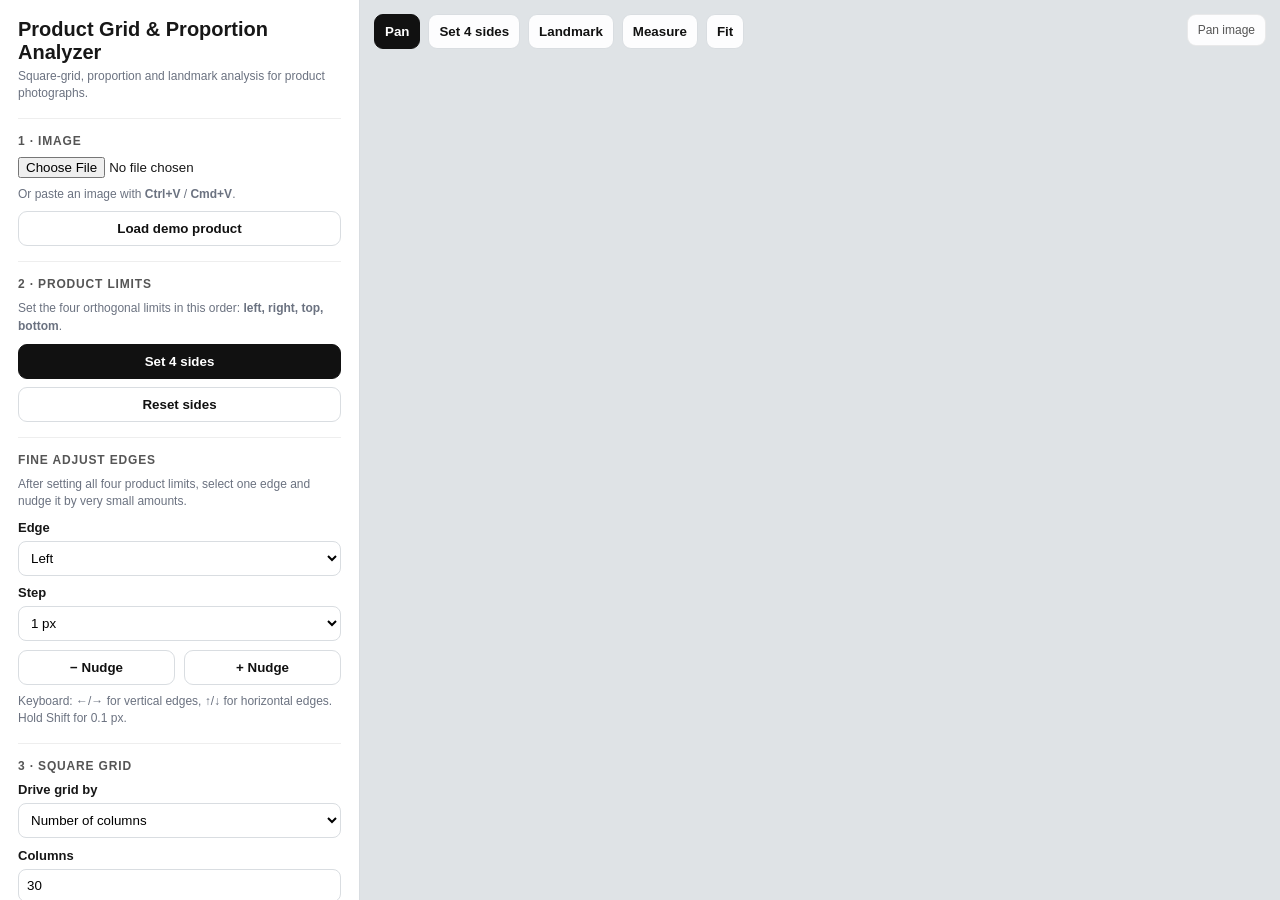
==== commit 8f5c1772: "Restore app and preserve clipboard and edge controls" ====
--- a/index.html
+++ b/index.html
@@ -60,6 +60,7 @@
   <div class="group">
     <h2>1 · Image</h2>
     <input id="file" type="file" accept="image/*">
+    <div class="small" style="margin-top:8px">Or paste an image with <b>Ctrl+V</b> / <b>Cmd+V</b>.</div>
     <div style="height:8px"></div>
     <button id="demo">Load demo product</button>
   </div>
@@ -199,12 +200,13 @@
 
   <div class="group">
     <h2>7 · Report</h2>
-    <div class="small">Generate an ISO-5 analysis sheet with the annotated image, proportions, grid calibration, landmarks and measurements.</div>
+    <div class="small">Generate an ISO B5 analysis sheet with the annotated image, proportions, grid calibration, landmarks and measurements.</div>
     <div style="height:9px"></div>
     <button id="exportReport" class="primary">Export B5 report / PDF</button>
     <div style="height:8px"></div>
     <button id="exportPNG">Export annotated PNG</button>
+    <div style="height:8px"></div>
+    <button id="copyPNG">Copy annotated PNG</button>
     <div class="small" style="margin-top:8px">PNG export crops to the nearest interior grid lines at the four image edges and embeds the analysis data in the exported image.</div>
   </div>
 
@@ -247,7 +249,7 @@
 function resize(){const {w,h}=size(),dpr=devicePixelRatio||1;canvas.width=Math.max(1,Math.round(w*dpr));canvas.height=Math.max(1,Math.round(h*dpr));canvas.style.width=w+'px';canvas.style.height=h+'px';ctx.setTransform(dpr,0,0,dpr,0,0);draw()}
 function fit(){if(!img)return;const {w,h}=size();baseScale=Math.min(w/img.width,h/img.height)*.92;zoom=1;imgX=(w-img.width*baseScale)/2;imgY=(h-img.height*baseScale)/2;draw()}
 function s2i(x,y){const s=baseScale*zoom;return{x:(x-imgX)/s,y:(y-imgY)/s}}
-function i2s(x,y){const s=baseScale*zoom;return{x:imgX+q*s,y:imgY+y*s}}
+function i2s(x,y){const s=baseScale*zoom;return{x:imgX+x*s,y:imgY+y*s}}
 function ready(){return sides.left!==null&&sides.right!==null&&sides.top!==null&&sides.bottom!==null}
 function rect(){if(!ready())return null;const l=Math.min(sides.left,sides.right),r=Math.max(sides.left,sides.right),t=Math.min(sides.top,sides.bottom),b=Math.max(sides.top,sides.bottom);return{x:l,y:t,w:r-l,h:b-t}}
 function gcd(a,b){return b?gcd(b,a%b):a}
@@ -266,4 +268,633 @@
    {v:3/2,name:'3:2'},
    {v:16/10,name:'16:10'},
    {v:16/9,name:'16:9'},
-   {v:(1++   {v:(1+Math.sqrt(5))/2,name:'φ golden ratio'},
+   {v:Math.sqrt(2),name:'√2'},
+   {v:5/4,name:'5:4'},
+   {v:6/5,name:'6:5'}
+ ];
+ let b=refs[0];for(const x of refs)if(Math.abs(r-x.v)<Math.abs(r-b.v))b=x;
+ return {name:b.name,err:Math.abs(r-b.v)};
+}
+function gridSpec(){
+ const r=rect();if(!r||r.w<=0||r.h<=0)return null;
+ const d=$('drive').value;let cell,cols,rows;
+ if(d==='cols'){cols=Math.max(1,+$('cols').value||1);cell=r.w/cols;rows=Math.max(1,Math.round(r.h/cell))}
+ else if(d==='rows'){rows=Math.max(1,+$('rows').value||1);cell=r.h/rows;cols=Math.max(1,Math.round(r.w/cell))}
+ else{cell=Math.max(1,+$('cell').value||1);cols=Math.max(1,Math.round(r.w/cell));rows=Math.max(1,Math.round(r.h/cell))}
+ return{cell,cols,rows};
+}
+function mmSpec(){
+ const r=rect(),g=gridSpec(),known=+$('knownMM').value;
+ if(!r||!g||!known||known<=0)return null;
+ let mmPerPx,wmm,hmm;
+ if($('knownSide').value==='width'){mmPerPx=known/r.w;wmm=known;hmm=r.h*mmPerPx}
+ else{mmPerPx=known/r.h;hmm=known;wmm=r.w*mmPerPx}
+ return{mmPerPx,wmm,hmm,cellmm:g.cell*mmPerPx};
+}
+function setMode(m){
+ mode=m;document.querySelectorAll('[data-mode]').forEach(b=>b.classList.toggle('active',b.dataset.mode===m));
+ if(m==='sides'){sideStep=0;$('status').textContent='Click LEFT limit'}
+ else if(m==='landmark')$('status').textContent='Click a feature'
+ else if(m==='measure')$('status').textContent=pendingMeasure?'Click measurement end':'Click measurement start'
+ else $('status').textContent='Pan image';
+}
+function updateMetrics(){
+ const r=rect(),g=gridSpec(),mm=mmSpec();
+ $('areaMetric').textContent=r?`${r.w.toFixed(1)} × ${r.h.toFixed(1)} px`:'—';
+ if(r&&r.h){
+   const ratio=r.w/r.h,frac=nearestFraction(ratio,20),common=commonRatioName(ratio);
+   $('ratioMetric').textContent=`${ratio.toFixed(3)} : 1`;
+   $('ratioHint').textContent=`W/H = ${ratio.toFixed(3)} · H/W = ${(1/ratio).toFixed(3)} · ≈ ${frac.n}:${frac.d} · nearest familiar ratio: ${common.name}`;
+ }else{$('ratioMetric').textContent='—';$('ratioHint').textContent=''}
+ $('cellMetric').textContent=g?(mm?`${g.cell.toFixed(2)} px · ${mm.cellmm.toFixed(2)} mm`:`${g.cell.toFixed(2)} px`):'—';
+ $('gridMetric').textContent=g?`${g.cols} × ${g.rows}`:'—';
+ $('realMetric').textContent=mm?`${mm.wmm.toFixed(1)} × ${mm.hmm.toFixed(1)} mm`:'—';
+ updateLandmarks(mm);
+ updateMeasureResults(mm);
+}
+function updateLandmarks(mm){
+ const box=$('results');box.innerHTML='';
+ const r=rect();
+ if(!marks.length){box.innerHTML='<div class="small">No landmarks yet.</div>';return}
+ marks.forEach((m,i)=>{
+   const d=document.createElement('div');d.className='landmark';
+   let html=`<b>Landmark ${i+1}</b>`;
+   if(r){
+     const u=(m.x-r.x)/r.w,v=(m.y-r.y)/r.h,fx=nearestFraction(u,12),fy=nearestFraction(v,12);
+     html+=`<div class="metric">x = ${(u*100).toFixed(1)}% ≈ ${fx.n}/${fx.d} W</div>`;
+     html+=`<div class="metric">y = ${(v*100).toFixed(1)}% ≈ ${fy.n}/${fy.d} H</div>`;
+     if(mm){
+       const xmm=(m.x-r.x)*mm.mmPerPx,ymm=(m.y-r.y)*mm.mmPerPx;
+       html+=`<div class="metric">${xmm.toFixed(1)} mm from left · ${ymm.toFixed(1)} mm from top</div>`;
+     }
+   } else html+=`<div class="small">Define the four product limits first.</div>`;
+   html+=`<div class="landmark-controls">
+     <label><input type="checkbox" data-mark="${i}" data-axis="x" ${m.axisX?'checked':''}> X axis</label>
+     <label><input type="checkbox" data-mark="${i}" data-axis="y" ${m.axisY?'checked':''}> Y axis</label>
+   </div>`;
+   d.innerHTML=html;box.appendChild(d);
+ });
+ box.querySelectorAll('input[data-mark]').forEach(inp=>{
+   inp.addEventListener('change',()=>{
+     const i=+inp.dataset.mark;
+     if(inp.dataset.axis==='x')marks[i].axisX=inp.checked;
+     else marks[i].axisY=inp.checked;
+     draw();
+   });
+ });
+}
+function snapPointToGrid(p){
+ const r=rect(),g=gridSpec();
+ if(!r||!g)return p;
+ const ix=Math.round((p.x-r.x)/g.cell);
+ const iy=Math.round((p.y-r.y)/g.cell);
+ return {
+   x:r.x+ix*g.cell,
+   y:r.y+iy*g.cell
+ };
+}
+function updateMeasureResults(mm){
+ const box=$('measureResults');box.innerHTML='';
+ if(!measures.length){
+   box.innerHTML='<div class="small">No measurements yet.</div>';
+   return;
+ }
+ measures.forEach((m,i)=>{
+   const dx=m.b.x-m.a.x,dy=m.b.y-m.a.y;
+   const dpx=Math.hypot(dx,dy);
+   const el=document.createElement('div');
+   el.className='measurement';
+   let txt=`<b>Measurement ${i+1}</b><div class="metric">${dpx.toFixed(2)} px`;
+   if(mm) txt+=` · ${(dpx*mm.mmPerPx).toFixed(2)} mm`;
+   txt+='</div>';
+   if(mm){
+     txt+=`<div class="metric">ΔX ${(Math.abs(dx)*mm.mmPerPx).toFixed(2)} mm · ΔY ${(Math.abs(dy)*mm.mmPerPx).toFixed(2)} mm</div>`;
+   } else {
+     txt+=`<div class="metric">ΔX ${Math.abs(dx).toFixed(2)} px · ΔY ${Math.abs(dy).toFixed(2)} px</div>`;
+   }
+   if(m.snapped) txt+='<div class="small">Snapped to square-grid intersections</div>';
+   el.innerHTML=txt;box.appendChild(el);
+ });
+}
+function draw(){
+ const {w,h}=size();ctx.clearRect(0,0,w,h);ctx.fillStyle='#dfe3e6';ctx.fillRect(0,0,w,h);
+ if(img){const s=baseScale*zoom;ctx.drawImage(img,imgX,imgY,img.width*s,img.height*s)}
+ const r=rect();
+ if(r){
+   const a=i2s(r.x,r.y),b=i2s(r.x+r.w,r.y+r.h),g=gridSpec();
+   ctx.save();ctx.strokeStyle='#1677ff';ctx.lineWidth=2;ctx.strokeRect(a.x,a.y,b.x-a.x,b.y-a.y);
+   if(g){
+     const cell=g.cell*baseScale*zoom;ctx.globalAlpha=+$('opacity').value/100;ctx.strokeStyle='#00a67d';ctx.lineWidth=1.1;
+     if($('extendGrid').checked){
+       const imgTL=i2s(0,0), imgBR=i2s(img.width,img.height);
+       const left=Math.max(0,imgTL.x), right=Math.min(w,imgBR.x);
+       const top=Math.max(0,imgTL.y), bottom=Math.min(h,imgBR.y);
+       let startX=a.x;
+       while(startX-cell>=left)startX-=cell;
+       let startY=a.y;
+       while(startY-cell>=top)startY-=cell;
+       for(let x=startX;x<=right+.5;x+=cell){ctx.beginPath();ctx.moveTo(x,top);ctx.lineTo(x,bottom);ctx.stroke()}
+       for(let y=startY;y<=bottom+.5;y+=cell){ctx.beginPath();ctx.moveTo(left,y);ctx.lineTo(right,y);ctx.stroke()}
+     }else{
+       for(let i=0;i<=g.cols;i++){const x=a.x+i*cell;if(x>b.x+.5)break;ctx.beginPath();ctx.moveTo(x,a.y);ctx.lineTo(x,b.y);ctx.stroke()}
+       for(let j=0;j<=g.rows;j++){const y=a.y+j*cell;if(y>b.y+.5)break;ctx.beginPath();ctx.moveTo(a.x,y);ctx.lineTo(b.x,y);ctx.stroke()}
+     }
+     ctx.globalAlpha=1;
+   }
+   if($('centers').checked){
+     ctx.strokeStyle='#f59e0b';ctx.lineWidth=1.7;ctx.setLineDash([7,5]);ctx.beginPath();
+     ctx.moveTo((a.x+b.x)/2,a.y);ctx.lineTo((a.x+b.x)/2,b.y);ctx.moveTo(a.x,(a.y+b.y)/2);ctx.lineTo(b.x,(a.y+b.y)/2);ctx.stroke();ctx.setLineDash([]);
+   }
+   ctx.restore();
+ }
+ // partial guides
+ if(!ready()){
+   ctx.save();ctx.strokeStyle='#1677ff';ctx.lineWidth=2;
+   if(sides.left!==null){let p=i2s(sides.left,0);ctx.beginPath();ctx.moveTo(p.x,0);ctx.lineTo(p.x,h);ctx.stroke()}
+   if(sides.right!==null){let p=i2s(sides.right,0);ctx.beginPath();ctx.moveTo(p.x,0);ctx.lineTo(p.x,h);ctx.stroke()}
+   if(sides.top!==null){let p=i2s(0,sides.top);ctx.beginPath();ctx.moveTo(0,p.y);ctx.lineTo(w,p.y);ctx.stroke()}
+   if(sides.bottom!==null){let p=i2s(0,sides.bottom);ctx.beginPath();ctx.moveTo(0,p.y);ctx.lineTo(w,p.y);ctx.stroke()}
+   ctx.restore();
+ }
+ // landmark axes
+ marks.forEach((m,i)=>{
+   const p=i2s(m.x,m.y);
+   ctx.save();
+   ctx.strokeStyle='#e5484d';ctx.lineWidth=1.2;ctx.setLineDash([5,4]);ctx.globalAlpha=.8;
+   if(m.axisX){ctx.beginPath();ctx.moveTo(0,p.y);ctx.lineTo(w,p.y);ctx.stroke()}
+   if(m.axisY){ctx.beginPath();ctx.moveTo(p.x,0);ctx.lineTo(p.x,h);ctx.stroke()}
+   ctx.restore();
+   ctx.fillStyle='#e5484d';ctx.beginPath();ctx.arc(p.x,p.y,6,0,Math.PI*2);ctx.fill();
+   ctx.fillStyle='#fff';ctx.font='10px system-ui';ctx.textAlign='center';ctx.textBaseline='middle';ctx.fillText(i+1,p.x,p.y);
+ });
+ // measurements
+ measures.forEach((m,i)=>{
+   const a=i2s(m.a.x,m.a.y),b=i2s(m.b.x,m.b.y);
+   ctx.save();ctx.strokeStyle='#7c3aed';ctx.fillStyle='#7c3aed';ctx.lineWidth=2;
+   ctx.beginPath();ctx.moveTo(a.x,a.y);ctx.lineTo(b.x,b.y);ctx.stroke();
+   [a,b].forEach(p=>{ctx.beginPath();ctx.arc(p.x,p.y,5,0,Math.PI*2);ctx.fill()});
+   const mx=(a.x+b.x)/2,my=(a.y+b.y)/2;
+   const mm=mmSpec(),dist=Math.hypot(m.b.x-m.a.x,m.b.y-m.a.y);
+   const label=mm?`${(dist*mm.mmPerPx).toFixed(1)} mm`:`${dist.toFixed(1)} px`;
+   ctx.font='12px system-ui';ctx.textAlign='center';ctx.textBaseline='bottom';
+   const tw=ctx.measureText(label).width;ctx.fillStyle='rgba(255,255,255,.9)';ctx.fillRect(mx-tw/2-4,my-18,tw+8,17);
+   ctx.fillStyle='#111';ctx.fillText(label,mx,my-4);ctx.restore();
+ });
+ if(pendingMeasure){
+   const a=i2s(pendingMeasure.x,pendingMeasure.y);
+   ctx.save();ctx.fillStyle='#7c3aed';ctx.beginPath();ctx.arc(a.x,a.y,5,0,Math.PI*2);ctx.fill();ctx.restore();
+ }
+ updateMetrics();
+}
+
+function renderReportImage(){
+ if(!img)return null;
+ const out=document.createElement('canvas');
+ out.width=img.width;out.height=img.height;
+ const c=out.getContext('2d');
+ c.drawImage(img,0,0);
+
+ const r=rect(),g=gridSpec(),mm=mmSpec();
+ if(r&&g){
+   c.save();
+   c.strokeStyle='#1677ff';
+   c.lineWidth=Math.max(2,img.width/900);
+   c.strokeRect(r.x,r.y,r.w,r.h);
+
+   c.globalAlpha=+$('opacity').value/100;
+   c.strokeStyle='#00a67d';
+   c.lineWidth=Math.max(1,img.width/1400);
+
+   if($('extendGrid').checked){
+     let startX=r.x;
+     while(startX-g.cell>=0)startX-=g.cell;
+     let startY=r.y;
+     while(startY-g.cell>=0)startY-=g.cell;
+     for(let x=startX;x<=img.width;x+=g.cell){c.beginPath();c.moveTo(x,0);c.lineTo(x,img.height);c.stroke()}
+     for(let y=startY;y<=img.height;y+=g.cell){c.beginPath();c.moveTo(0,y);c.lineTo(img.width,y);c.stroke()}
+   }else{
+     for(let i=0;i<=g.cols;i++){
+       const x=r.x+i*g.cell;if(x>r.x+r.w+.5)break;
+       c.beginPath();c.moveTo(x,r.y);c.lineTo(x,r.y+r.h);c.stroke();
+     }
+     for(let j=0;j<=g.rows;j++){
+       const y=r.y+j*g.cell;if(y>r.y+r.h+.5)break;
+       c.beginPath();c.moveTo(r.x,y);c.lineTo(r.x+r.w,y);c.stroke();
+     }
+   }
+   c.globalAlpha=1;
+
+   if($('centers').checked){
+     c.strokeStyle='#f59e0b';
+     c.lineWidth=Math.max(2,img.width/900);
+     c.setLineDash([img.width/120,img.width/160]);
+     c.beginPath();
+     c.moveTo(r.x+r.w/2,r.y);c.lineTo(r.x+r.w/2,r.y+r.h);
+     c.moveTo(r.x,r.y+r.h/2);c.lineTo(r.x+r.w,r.y+r.h/2);
+     c.stroke();c.setLineDash([]);
+   }
+   c.restore();
+ }
+
+ marks.forEach((m,i)=>{
+   c.save();
+   c.strokeStyle='#e5484d';c.fillStyle='#e5484d';
+   c.lineWidth=Math.max(1.5,img.width/1100);
+   c.setLineDash([img.width/150,img.width/190]);
+   if(m.axisX){c.beginPath();c.moveTo(0,m.y);c.lineTo(img.width,m.y);c.stroke()}
+   if(m.axisY){c.beginPath();c.moveTo(m.x,0);c.lineTo(m.x,img.height);c.stroke()}
+   c.setLineDash([]);
+   const rad=Math.max(6,img.width/180);
+   c.beginPath();c.arc(m.x,m.y,rad,0,Math.PI*2);c.fill();
+   c.fillStyle='#fff';c.font=`${Math.max(12,img.width/75)}px system-ui`;
+   c.textAlign='center';c.textBaseline='middle';c.fillText(String(i+1),m.x,m.y);
+   c.restore();
+ });
+
+ measures.forEach((m,i)=>{
+   c.save();c.strokeStyle='#7c3aed';c.fillStyle='#7c3aed';
+   c.lineWidth=Math.max(2,img.width/900);
+   c.beginPath();c.moveTo(m.a.x,m.a.y);c.lineTo(m.b.x,m.b.y);c.stroke();
+   const rad=Math.max(5,img.width/210);
+   [m.a,m.b].forEach(p=>{c.beginPath();c.arc(p.x,p.y,rad,0,Math.PI*2);c.fill()});
+   const dist=Math.hypot(m.b.x-m.a.x,m.b.y-m.a.y);
+   const label=mm?`${(dist*mm.mmPerPx).toFixed(1)} mm`:`${dist.toFixed(1)} px`;
+   const mx=(m.a.x+m.b.x)/2,my=(m.a.y+m.b.y)/2;
+   c.font=`${Math.max(13,img.width/70)}px system-ui`;
+   const tw=c.measureText(label).width;
+   c.fillStyle='rgba(255,255,255,.9)';
+   c.fillRect(mx-tw/2-7,my-28,tw+14,24);
+   c.fillStyle='#111';c.textAlign='center';c.textBaseline='middle';c.fillText(label,mx,my-16);
+   c.restore();
+ });
+ return out.toDataURL('image/jpeg',.92);
+}
+function esc(s){
+ return String(s).replace(/[&<>"']/g,ch=>({'&':'&amp;','<':'&lt;','>':'&gt;','"':'&quot;',"'":'&#39;'}[ch]));
+}
+function buildReportHTML(){
+ const r=rect(),g=gridSpec(),mm=mmSpec(),imageURL=renderReportImage();
+ if(!img||!r||!g||!imageURL)return null;
+ const ratio=r.w/r.h,frac=nearestFraction(ratio,20),common=commonRatioName(ratio);
+ const now=new Date();
+ const dateText=now.toLocaleDateString();
+
+ let landmarkRows='';
+ marks.forEach((m,i)=>{
+   const u=(m.x-r.x)/r.w,v=(m.y-r.y)/r.h,fx=nearestFraction(u,12),fy=nearestFraction(v,12);
+   let pos=`${(u*100).toFixed(1)}% W (≈ ${fx.n}/${fx.d}), ${(v*100).toFixed(1)}% H (≈ ${fy.n}/${fy.d})`;
+   let real='—';
+   if(mm) real=`${((m.x-r.x)*mm.mmPerPx).toFixed(1)} mm left, ${((m.y-r.y)*mm.mmPerPx).toFixed(1)} mm top`;
+   let axes=[m.axisX?'X':'',m.axisY?'Y':''].filter(Boolean).join(' + ')||'—';
+   landmarkRows+=`<tr><td>${i+1}</td><td>${esc(pos)}</td><td>${esc(real)}</td><td>${axes}</td></tr>`;
+ });
+ if(!landmarkRows)landmarkRows='<tr><td colspan="4">No landmarks</td></tr>';
+
+ let measureRows='';
+ measures.forEach((m,i)=>{
+   const dx=m.b.x-m.a.x,dy=m.b.y-m.a.y,d=Math.hypot(dx,dy);
+   const dist=mm?`${(d*mm.mmPerPx).toFixed(2)} mm`:`${d.toFixed(2)} px`;
+   const deltas=mm?`ΔX ${(Math.abs(dx)*mm.mmPerPx).toFixed(2)} mm · ΔY ${(Math.abs(dy)*mm.mmPerPx).toFixed(2)} mm`:`ΔX ${Math.abs(dx).toFixed(2)} px · ΔY ${Math.abs(dy).toFixed(2)} px`;
+   measureRows+=`<tr><td>${i+1}</td><td>${dist}</td><td>${deltas}</td><td>${m.snapped?'Yes':'No'}</td></tr>`;
+ });
+ if(!measureRows)measureRows='<tr><td colspan="4">No measurements</td></tr>';
+
+ const realDims=mm?`${mm.wmm.toFixed(1)} × ${mm.hmm.toFixed(1)} mm`:'Not calibrated';
+ const cell=mm?`${mm.cellmm.toFixed(2)} mm (${g.cell.toFixed(2)} px)`:`${g.cell.toFixed(2)} px`;
+
+ return `<!doctype html>
+<html><head><meta charset="utf-8"><title>Product analysis report</title>
+<style>
+@page{size:176mm 250mm;margin:12mm}
+*{box-sizing:border-box}
+body{margin:0;font-family:-apple-system,BlinkMacSystemFont,"Segoe UI",Arial,sans-serif;color:#161616;font-size:8.5pt;line-height:1.35}
+.page{width:152mm;min-height:226mm;margin:0 auto}
+header{display:flex;justify-content:space-between;align-items:flex-end;border-bottom:.35mm solid #111;padding-bottom:4mm;margin-bottom:5mm}
+h1{font-size:16pt;margin:0;font-weight:700} .meta{font-size:7.5pt;color:#666;text-align:right}
+figure{margin:0 0 5mm} figure img{width:100%;max-height:94mm;object-fit:contain;background:#eee;display:block}
+.caption{font-size:7pt;color:#666;margin-top:1.5mm}
+.metrics{display:grid;grid-template-columns:repeat(4,1fr);gap:2.5mm;margin-bottom:5mm}
+.metric{border-top:.25mm solid #aaa;padding-top:2mm}.label{font-size:6.5pt;text-transform:uppercase;letter-spacing:.05em;color:#777}.value{font-size:10pt;font-weight:650;margin-top:.7mm}
+h2{font-size:9pt;margin:5mm 0 2mm;border-bottom:.2mm solid #bbb;padding-bottom:1mm}
+table{width:100%;border-collapse:collapse;font-size:7.2pt}th{text-align:left;color:#666;font-weight:600;border-bottom:.25mm solid #999;padding:1.5mm 1mm}td{border-bottom:.15mm solid #ddd;padding:1.5mm 1mm;vertical-align:top}
+footer{margin-top:5mm;padding-top:2mm;border-top:.2mm solid #bbb;font-size:6.5pt;color:#777}
+@media screen{body{background:#ddd;padding:20px}.page{background:#fff;padding:12mm;box-shadow:0 8px 30px rgba(0,0,0,.18);width:176mm;min-height:250mm}}
+@media print{.page{width:auto;min-height:auto}.no-print{display:none!important}}
+</style></head><body>
+<div class="page">
+<header><div><h1>Product Grid Analysis</h1><div>Geometric proportion & landmark report</div></div><div class="meta">${esc(dateText)}<br>Aspect convention: W:H</div></header>
+<figure><img src="${imageURL}" alt="Annotated product analysis"><div class="caption">Annotated source photograph. Grid cells are square in image coordinates.</div></figure>
+<section class="metrics">
+<div class="metric"><div class="label">Aspect ratio</div><div class="value">${ratio.toFixed(3)} : 1</div><div>≈ ${frac.n}:${frac.d} · ${esc(common.name)}</div></div>
+<div class="metric"><div class="label">Inverse H/W</div><div class="value">${(1/ratio).toFixed(3)}</div><div>Reference only</div></div>
+<div class="metric"><div class="label">Grid</div><div class="value">${g.cols} × ${g.rows}</div><div>${cell} cells</div></div>
+<div class="metric"><div class="label">Dimensions</div><div class="value">${realDims}</div><div>${r.w.toFixed(0)} × ${r.h.toFixed(0)} px</div></div>
+</section>
+<h2>Landmarks</h2>
+<table><thead><tr><th>#</th><th>Normalized position</th><th>Calibrated position</th><th>Axes</th></tr></thead><tbody>${landmarkRows}</tbody></table>
+<h2>Measurements</h2>
+<table><thead><tr><th>#</th><th>Distance</th><th>Components</th><th>Grid snap</th></tr></thead><tbody>${measureRows}</tbody></table>
+<footer>Generated by Product Grid & Proportion Analyzer · W:H = width divided by height.</footer>
+</div></body></html>`;
+}
+
+function cropBoundsToGrid(){
+ const r=rect(),g=gridSpec();
+ if(!img||!r||!g)return null;
+ const cell=g.cell;
+ // Use the nearest grid lines that remain inside the source image.
+ const firstX=r.x + Math.ceil((0-r.x)/cell)*cell;
+ const lastX =r.x + Math.floor((img.width-r.x)/cell)*cell;
+ const firstY=r.y + Math.ceil((0-r.y)/cell)*cell;
+ const lastY =r.y + Math.floor((img.height-r.y)/cell)*cell;
+ if(lastX<=firstX||lastY<=firstY)return {x:0,y:0,w:img.width,h:img.height};
+ return {x:firstX,y:firstY,w:lastX-firstX,h:lastY-firstY};
+}
+function wrapCanvasText(c,text,maxWidth){
+ const words=String(text).split(/\s+/),lines=[];let line='';
+ for(const word of words){
+   const test=line?line+' '+word:word;
+   if(c.measureText(test).width>maxWidth&&line){lines.push(line);line=word}
+   else line=test;
+ }
+ if(line)lines.push(line);
+ return lines;
+}
+function createAnnotatedPNGCanvas(){
+ if(!img||!rect()||!gridSpec()){
+   alert('Load an image and define the four product limits before exporting PNG.');
+   return null;
+ }
+ const crop=cropBoundsToGrid(),r=rect(),g=gridSpec(),mm=mmSpec();
+ const ratio=r.w/r.h,frac=nearestFraction(ratio,20),common=commonRatioName(ratio);
+
+ const infoLines=[];
+ infoLines.push(`Aspect W:H  ${ratio.toFixed(3)}:1  ≈ ${frac.n}:${frac.d}  (${common.name})`);
+ infoLines.push(`Grid  ${g.cols} × ${g.rows}  ·  cell ${mm?mm.cellmm.toFixed(2)+' mm':g.cell.toFixed(2)+' px'}`);
+ if(mm) infoLines.push(`Product dimensions  ${mm.wmm.toFixed(1)} × ${mm.hmm.toFixed(1)} mm`);
+
+ marks.forEach((m,i)=>{
+   const u=(m.x-r.x)/r.w,v=(m.y-r.y)/r.h,fx=nearestFraction(u,12),fy=nearestFraction(v,12);
+   let s=`L${i+1}: x ${(u*100).toFixed(1)}% ≈ ${fx.n}/${fx.d} W · y ${(v*100).toFixed(1)}% ≈ ${fy.n}/${fy.d} H`;
+   if(mm)s+=` · ${((m.x-r.x)*mm.mmPerPx).toFixed(1)} mm left · ${((m.y-r.y)*mm.mmPerPx).toFixed(1)} mm top`;
+   infoLines.push(s);
+ });
+ measures.forEach((m,i)=>{
+   const dx=m.b.x-m.a.x,dy=m.b.y-m.a.y,d=Math.hypot(dx,dy);
+   let s=`M${i+1}: ${mm?(d*mm.mmPerPx).toFixed(2)+' mm':d.toFixed(2)+' px'}`;
+   if(mm)s+=` · ΔX ${(Math.abs(dx)*mm.mmPerPx).toFixed(2)} mm · ΔY ${(Math.abs(dy)*mm.mmPerPx).toFixed(2)} mm`;
+   infoLines.push(s);
+ });
+
+ const scale=1;
+ const pad=Math.max(18,Math.round(crop.w*.018));
+ const font=Math.max(16,Math.round(crop.w*.017));
+ const lineH=Math.round(font*1.45);
+
+ // Estimate text wrapping before sizing footer.
+ const test=document.createElement('canvas').getContext('2d');
+ test.font=`${font}px system-ui`;
+ let rendered=[];
+ for(const line of infoLines){
+   const wraps=wrapCanvasText(test,line,crop.w-pad*2);
+   rendered.push(...wraps);
+ }
+ const footerH=pad*2+lineH*(rendered.length+1);
+
+ const out=document.createElement('canvas');
+ out.width=Math.round(crop.w*scale);
+ out.height=Math.round((crop.h+footerH)*scale);
+ const c=out.getContext('2d');
+
+ // Cropped photo
+ c.drawImage(img,crop.x,crop.y,crop.w,crop.h,0,0,crop.w,crop.h);
+
+ // Grid
+ c.save();
+ c.globalAlpha=+$('opacity').value/100;
+ c.strokeStyle='#00a67d';
+ c.lineWidth=Math.max(1,crop.w/1300);
+ const startX=r.x + Math.ceil((crop.x-r.x)/g.cell)*g.cell;
+ const startY=r.y + Math.ceil((crop.y-r.y)/g.cell)*g.cell;
+ for(let x=startX;x<=crop.x+crop.w+.5;x+=g.cell){
+   const xx=x-crop.x;c.beginPath();c.moveTo(xx,0);c.lineTo(xx,crop.h);c.stroke();
+ }
+ for(let y=startY;y<=crop.y+crop.h+.5;y+=g.cell){
+   const yy=y-crop.y;c.beginPath();c.moveTo(0,yy);c.lineTo(crop.w,yy);c.stroke();
+ }
+ c.restore();
+
+ // Product limits
+ c.save();c.strokeStyle='#1677ff';c.lineWidth=Math.max(2,crop.w/900);
+ c.strokeRect(r.x-crop.x,r.y-crop.y,r.w,r.h);c.restore();
+
+ // Center axes
+ if($('centers').checked){
+   c.save();c.strokeStyle='#f59e0b';c.lineWidth=Math.max(2,crop.w/1000);
+   c.setLineDash([crop.w/120,crop.w/170]);
+   c.beginPath();
+   c.moveTo(r.x+r.w/2-crop.x,r.y-crop.y);c.lineTo(r.x+r.w/2-crop.x,r.y+r.h-crop.y);
+   c.moveTo(r.x-crop.x,r.y+r.h/2-crop.y);c.lineTo(r.x+r.w-crop.x,r.y+r.h/2-crop.y);
+   c.stroke();c.restore();
+ }
+
+ // Landmarks and axes
+ marks.forEach((m,i)=>{
+   const x=m.x-crop.x,y=m.y-crop.y;
+   if(x<0||x>crop.w||y<0||y>crop.h)return;
+   c.save();c.strokeStyle='#e5484d';c.fillStyle='#e5484d';c.lineWidth=Math.max(1.5,crop.w/1100);
+   c.setLineDash([crop.w/150,crop.w/190]);
+   if(m.axisX){c.beginPath();c.moveTo(0,y);c.lineTo(crop.w,y);c.stroke()}
+   if(m.axisY){c.beginPath();c.moveTo(x,0);c.lineTo(x,crop.h);c.stroke()}
+   c.setLineDash([]);
+   const rad=Math.max(7,crop.w/180);c.beginPath();c.arc(x,y,rad,0,Math.PI*2);c.fill();
+   c.fillStyle='#fff';c.font=`${Math.max(12,crop.w/75)}px system-ui`;c.textAlign='center';c.textBaseline='middle';c.fillText(String(i+1),x,y);
+   c.restore();
+ });
+
+ // Measurements
+ measures.forEach((m,i)=>{
+   const ax=m.a.x-crop.x,ay=m.a.y-crop.y,bx=m.b.x-crop.x,by=m.b.y-crop.y;
+   c.save();c.strokeStyle='#7c3aed';c.fillStyle='#7c3aed';c.lineWidth=Math.max(2,crop.w/900);
+   c.beginPath();c.moveTo(ax,ay);c.lineTo(bx,by);c.stroke();
+   const rad=Math.max(5,crop.w/220);
+   [[ax,ay],[bx,by]].forEach(([x,y])=>{c.beginPath();c.arc(x,y,rad,0,Math.PI*2);c.fill()});
+   const d=Math.hypot(m.b.x-m.a.x,m.b.y-m.a.y);
+   const label=mm?`${(d*mm.mmPerPx).toFixed(1)} mm`:`${d.toFixed(1)} px`;
+   const mx=(ax+bx)/2,my=(ay+by)/2;
+   c.font=`${Math.max(13,crop.w/72)}px system-ui`;const tw=c.measureText(label).width;
+   c.fillStyle='rgba(255,255,255,.92)';c.fillRect(mx-tw/2-6,my-25,tw+12,22);
+   c.fillStyle='#111';c.textAlign='center';c.textBaseline='middle';c.fillText(label,mx,my-14);
+   c.restore();
+ });
+
+ // Embedded data footer
+ c.fillStyle='#fff';c.fillRect(0,crop.h,crop.w,footerH);
+ c.fillStyle='#111';c.font=`600 ${Math.round(font*1.08)}px system-ui`;
+ c.textAlign='left';c.textBaseline='top';
+ c.fillText('Product Grid Analysis',pad,crop.h+pad);
+ c.font=`${font}px system-ui`;
+ let yy=crop.h+pad+lineH;
+ rendered.forEach(line=>{c.fillText(line,pad,yy);yy+=lineH});
+
+ return out;
+}
+function canvasToPNGBlob(out){
+ return new Promise(resolve=>out.toBlob(resolve,'image/png'));
+}
+async function exportAnnotatedPNG(){
+ const out=createAnnotatedPNGCanvas();
+ if(!out)return;
+ const blob=await canvasToPNGBlob(out);
+   if(!blob){alert('Could not create PNG.');return}
+   const url=URL.createObjectURL(blob);
+   const a=document.createElement('a');
+   a.href=url;a.download='product-grid-analysis.png';
+   document.body.appendChild(a);a.click();a.remove();
+   setTimeout(()=>URL.revokeObjectURL(url),1500);
+}
+async function copyAnnotatedPNG(){
+ const out=createAnnotatedPNGCanvas();
+ if(!out)return;
+ if(!window.isSecureContext||!navigator.clipboard?.write||typeof ClipboardItem==='undefined'){
+   alert('This browser cannot copy images here. Open the app over HTTPS (or localhost), or use Export annotated PNG.');
+   return;
+ }
+ const blob=await canvasToPNGBlob(out);
+ if(!blob){alert('Could not create PNG.');return}
+ try{
+   await navigator.clipboard.write([new ClipboardItem({'image/png':blob})]);
+   $('status').textContent='Annotated PNG copied to clipboard';
+ }catch(err){
+   alert('The browser blocked clipboard access. Allow clipboard permission, or use Export annotated PNG.');
+ }
+}
+
+function exportB5Report(){
+ const report=buildReportHTML();
+ if(!report){
+   alert('Load an image and define the four product limits before exporting the report.');
+   return;
+ }
+ const win=window.open('','_blank');
+ if(!win){
+   alert('The browser blocked the report window. Allow pop-ups for this page and try again.');
+   return;
+ }
+ win.document.open();win.document.write(report);win.document.close();
+ setTimeout(()=>{win.focus();win.print()},450);
+}
+
+canvas.addEventListener('pointerdown',e=>{
+ const rr=canvas.getBoundingClientRect(),x=e.clientX-rr.left,y=e.clientY-rr.top;
+ if(mode==='pan'){drag=true;lx=e.clientX;ly=e.clientY;canvas.setPointerCapture(e.pointerId);return}
+ const p=s2i(x,y);
+ if(mode==='sides'){
+   if(sideStep===0){sides.left=p.x;$('status').textContent='Click RIGHT limit';sideStep=1}
+   else if(sideStep===1){sides.right=p.x;$('status').textContent='Click TOP limit';sideStep=2}
+   else if(sideStep===2){sides.top=p.y;$('status').textContent='Click BOTTOM limit';sideStep=3}
+   else{sides.bottom=p.y;$('status').textContent='Four sides set';sideStep=4}
+ }else if(mode==='landmark')marks.push({...p,axisX:false,axisY:false});
+ else if(mode==='measure'){
+   const snapped=$('snapMeasure').checked;
+   const q=snapped?snapPointToGrid(p):p;
+   if(!pendingMeasure){
+     pendingMeasure=q;
+     $('status').textContent='Click measurement end';
+   }else{
+     measures.push({a:pendingMeasure,b:q,snapped});
+     pendingMeasure=null;
+     $('status').textContent='Click measurement start';
+   }
+ }
+ draw();
+});
+canvas.addEventListener('pointermove',e=>{if(!drag)return;imgX+=e.clientX-lx;imgY+=e.clientY-ly;lx=e.clientX;ly=e.clientY;draw()});
+canvas.addEventListener('pointerup',e=>{drag=false;try{canvas.releasePointerCapture(e.pointerId)}catch{}});
+
+document.querySelectorAll('[data-mode]').forEach(b=>b.onclick=()=>setMode(b.dataset.mode));
+$('setSides').onclick=()=>setMode('sides');
+$('resetSides').onclick=()=>{sides={left:null,right:null,top:null,bottom:null};sideStep=0;draw();setMode('sides')};
+function nudgeSelectedEdge(direction,step=+$('fineStep').value){
+ if(!ready()){$('status').textContent='Set all four product limits before fine adjustment';return}
+ const edge=$('fineEdge').value;
+ sides[edge]+=direction*step;
+ $('status').textContent=`${edge[0].toUpperCase()+edge.slice(1)} edge: ${sides[edge].toFixed(1)} px`;
+ draw();
+}
+$('fineMinus').onclick=()=>nudgeSelectedEdge(-1);
+$('finePlus').onclick=()=>nudgeSelectedEdge(1);
+$('undoMark').onclick=()=>{marks.pop();draw()};
+$('clearMarks').onclick=()=>{marks=[];draw()};
+$('undoMeasure').onclick=()=>{if(pendingMeasure)pendingMeasure=null;else measures.pop();draw()};
+$('clearMeasures').onclick=()=>{measures=[];pendingMeasure=null;draw()};
+$('fit').onclick=fit;
+$('exportReport').onclick=exportB5Report;
+$('exportPNG').onclick=exportAnnotatedPNG;
+$('copyPNG').onclick=copyAnnotatedPNG;
+
+$('drive').addEventListener('change',()=>{
+ const v=$('drive').value;
+ $('colsBox').style.display=v==='cols'?'block':'none';
+ $('rowsBox').style.display=v==='rows'?'block':'none';
+ $('cellBox').style.display=v==='cell'?'block':'none';
+ draw();
+});
+['cols','rows','cell','opacity','centers','extendGrid','knownSide','knownMM'].forEach(id=>$(id).addEventListener('input',()=>{
+ if(id==='opacity')$('opVal').textContent=$('opacity').value+'%';
+ draw();
+}));
+
+function loadImageFile(f,source='file'){
+ if(!f||!f.type.startsWith('image/'))return;
+ const u=URL.createObjectURL(f),n=new Image();
+ n.onload=()=>{img=n;URL.revokeObjectURL(u);sides={left:null,right:null,top:null,bottom:null};marks=[];measures=[];pendingMeasure=null;fit();setMode('sides');$('status').textContent=source==='clipboard'?'Image pasted — set the left product limit':'Image loaded — set the left product limit'};
+ n.onerror=()=>{URL.revokeObjectURL(u);alert('The image could not be loaded.')};
+ n.src=u;
+}
+$('file').addEventListener('change',e=>{
+ const f=e.target.files&&e.target.files[0];if(!f)return;
+ loadImageFile(f);
+});
+window.addEventListener('paste',e=>{
+ const item=[...(e.clipboardData?.items||[])].find(entry=>entry.kind==='file'&&entry.type.startsWith('image/'));
+ if(!item)return;
+ const file=item.getAsFile();if(!file)return;
+ e.preventDefault();
+ loadImageFile(file,'clipboard');
+});
+window.addEventListener('keydown',e=>{
+ if(e.target instanceof HTMLInputElement||e.target instanceof HTMLTextAreaElement||e.target instanceof HTMLSelectElement)return;
+ const edge=$('fineEdge').value,vertical=edge==='left'||edge==='right';
+ let direction=0;
+ if(vertical&&e.key==='ArrowLeft')direction=-1;
+ if(vertical&&e.key==='ArrowRight')direction=1;
+ if(!vertical&&e.key==='ArrowUp')direction=-1;
+ if(!vertical&&e.key==='ArrowDown')direction=1;
+ if(!direction)return;
+ e.preventDefault();
+ nudgeSelectedEdge(direction,e.shiftKey?.1:+$('fineStep').value);
+});
+$('demo').onclick=()=>{
+ const off=document.createElement('canvas');off.width=1100;off.height=760;const c=off.getContext('2d');
+ c.fillStyle='#ece8df';c.fillRect(0,0,1100,760);
+ c.fillStyle='#b8b2a7';c.fillRect(180,170,740,420);
+ c.fillStyle='#242424';c.fillRect(220,210,660,340);
+ c.fillStyle='#111';c.fillRect(285,260,250,135);
+ c.fillStyle='#dadada';c.fillRect(590,255,190,78);
+ for(let i=0;i<3;i++){c.fillStyle='#aaa';c.beginPath();c.arc(610+i*70,430,28,0,Math.PI*2);c.fill()}
+ c.fillStyle='#6f6f6f';c.fillRect(215,570,90,18);c.fillRect(795,570,90,18);
+ const n=new Image();
+ n.onload=()=>{img=n;sides={left:180,right:920,top:170,bottom:590};marks=[{x:410,y:325,axisX:false,axisY:true},{x:610,y:430,axisX:true,axisY:false},{x:750,y:430,axisX:false,axisY:false}];measures=[];pendingMeasure=null;fit();setMode('pan');draw()};
+ n.src=off.toDataURL();
+};
+
+window.addEventListener('resize',resize);
+new ResizeObserver(resize).observe(workspace);
+$('opVal').textContent=$('opacity').value+'%';
+resize();setMode('pan');draw();
+})();
+</script>
+</body>
+</html>
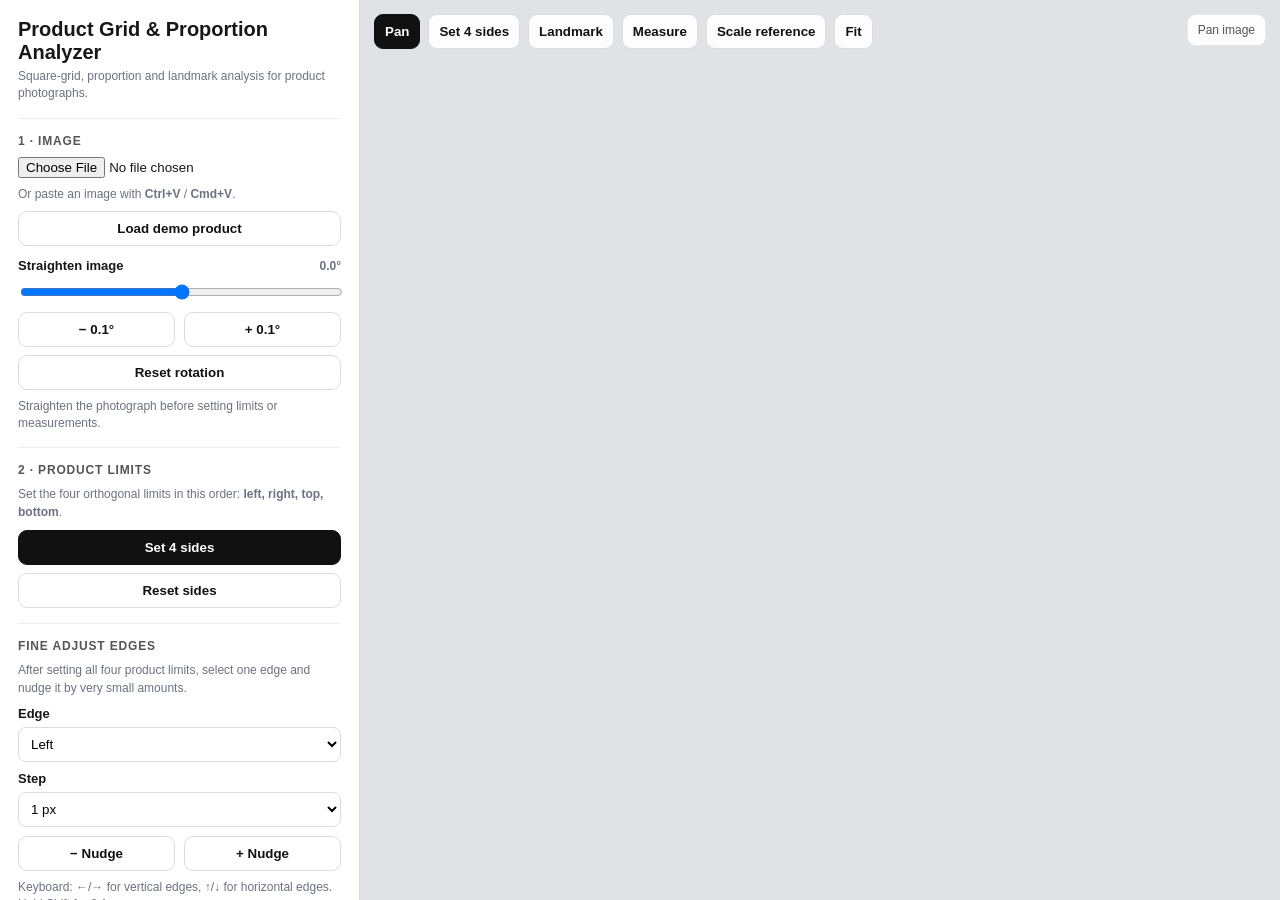
==== commit 6704d7fd: "Add image straightening and ruler calibration" ====
--- a/index.html
+++ b/index.html
@@ -63,6 +63,17 @@
     <div class="small" style="margin-top:8px">Or paste an image with <b>Ctrl+V</b> / <b>Cmd+V</b>.</div>
     <div style="height:8px"></div>
     <button id="demo">Load demo product</button>
+    <div style="height:12px"></div>
+    <label>Straighten image <span id="rotateVal" class="small">0.0°</span></label>
+    <input id="rotateAngle" type="range" min="-15" max="15" step="0.1" value="0">
+    <div style="height:8px"></div>
+    <div class="row">
+      <button id="rotateMinus">− 0.1°</button>
+      <button id="rotatePlus">+ 0.1°</button>
+    </div>
+    <div style="height:8px"></div>
+    <button id="rotateReset">Reset rotation</button>
+    <div class="small" style="margin-top:8px">Straighten the photograph before setting limits or measurements.</div>
   </div>
 
   <div class="group">
@@ -144,6 +155,17 @@
     <label>Dimension <span class="small">mm</span></label>
     <input id="knownMM" type="number" min="0.001" step="0.1" placeholder="e.g. 300">
     <div class="small" style="margin-top:8px">Once one real dimension is known, the grid cell size and the other product dimension are calculated in millimetres.</div>
+    <div style="height:14px"></div>
+    <div class="small"><b>Or calibrate from a ruler/reference</b></div>
+    <div class="small" style="margin-top:5px">Draw between two known marks, then enter their real separation.</div>
+    <div style="height:8px"></div>
+    <label>Reference distance <span class="small">mm</span></label>
+    <input id="referenceMM" type="number" min="0.001" step="0.1" placeholder="e.g. 100">
+    <div style="height:8px"></div>
+    <button id="setReference">Set reference line</button>
+    <div style="height:8px"></div>
+    <button id="clearReference">Clear reference</button>
+    <div id="calibrationMetric" class="small" style="margin-top:8px">No reference line set.</div>
   </div>
 
   <div class="group">
@@ -227,6 +249,7 @@
     <button data-mode="sides">Set 4 sides</button>
     <button data-mode="landmark">Landmark</button>
     <button data-mode="measure">Measure</button>
+    <button data-mode="calibrate">Scale reference</button>
     <button id="fit">Fit</button>
   </div>
   <div class="status" id="status">Load an image or demo</div>
@@ -237,17 +260,29 @@
 (()=>{
 const $=id=>document.getElementById(id);
 const canvas=$('canvas'),ctx=canvas.getContext('2d'),workspace=$('workspace');
-let img=null,baseScale=1,zoom=1,imgX=0,imgY=0;
+let img=null,sourceImg=null,baseScale=1,zoom=1,imgX=0,imgY=0;
 let mode='pan',sideStep=0;
 let sides={left:null,right:null,top:null,bottom:null};
 let marks=[];
 let measures=[];
 let pendingMeasure=null;
+let reference={a:null,b:null};
 let drag=false,lx=0,ly=0;
 
 function size(){const r=workspace.getBoundingClientRect();return{w:r.width,h:r.height}}
 function resize(){const {w,h}=size(),dpr=devicePixelRatio||1;canvas.width=Math.max(1,Math.round(w*dpr));canvas.height=Math.max(1,Math.round(h*dpr));canvas.style.width=w+'px';canvas.style.height=h+'px';ctx.setTransform(dpr,0,0,dpr,0,0);draw()}
 function fit(){if(!img)return;const {w,h}=size();baseScale=Math.min(w/img.width,h/img.height)*.92;zoom=1;imgX=(w-img.width*baseScale)/2;imgY=(h-img.height*baseScale)/2;draw()}
+function resetAnalysis(){
+ sides={left:null,right:null,top:null,bottom:null};marks=[];measures=[];pendingMeasure=null;reference={a:null,b:null};sideStep=0;
+}
+function applyRotation(){
+ if(!sourceImg)return;
+ const degrees=+$('rotateAngle').value||0,rad=degrees*Math.PI/180;
+ const sw=sourceImg.width,sh=sourceImg.height,c=Math.abs(Math.cos(rad)),s=Math.abs(Math.sin(rad));
+ const out=document.createElement('canvas');out.width=Math.ceil(sw*c+sh*s);out.height=Math.ceil(sw*s+sh*c);
+ const oc=out.getContext('2d');oc.translate(out.width/2,out.height/2);oc.rotate(rad);oc.drawImage(sourceImg,-sw/2,-sh/2);
+ img=out;$('rotateVal').textContent=`${degrees.toFixed(1)}°`;resetAnalysis();fit();setMode('sides');
+}
 function s2i(x,y){const s=baseScale*zoom;return{x:(x-imgX)/s,y:(y-imgY)/s}}
 function i2s(x,y){const s=baseScale*zoom;return{x:imgX+x*s,y:imgY+y*s}}
 function ready(){return sides.left!==null&&sides.right!==null&&sides.top!==null&&sides.bottom!==null}
@@ -285,18 +320,26 @@
  return{cell,cols,rows};
 }
 function mmSpec(){
- const r=rect(),g=gridSpec(),known=+$('knownMM').value;
- if(!r||!g||!known||known<=0)return null;
+ const r=rect(),g=gridSpec();
+ if(!r||!g)return null;
+ const refMM=+$('referenceMM').value,refPx=reference.a&&reference.b?Math.hypot(reference.b.x-reference.a.x,reference.b.y-reference.a.y):0;
+ if(refMM>0&&refPx>0){
+   const mmPerPx=refMM/refPx;
+   return{mmPerPx,wmm:r.w*mmPerPx,hmm:r.h*mmPerPx,cellmm:g.cell*mmPerPx,source:'reference'};
+ }
+ const known=+$('knownMM').value;
+ if(!known||known<=0)return null;
  let mmPerPx,wmm,hmm;
  if($('knownSide').value==='width'){mmPerPx=known/r.w;wmm=known;hmm=r.h*mmPerPx}
  else{mmPerPx=known/r.h;hmm=known;wmm=r.w*mmPerPx}
- return{mmPerPx,wmm,hmm,cellmm:g.cell*mmPerPx};
+ return{mmPerPx,wmm,hmm,cellmm:g.cell*mmPerPx,source:'product'};
 }
 function setMode(m){
  mode=m;document.querySelectorAll('[data-mode]').forEach(b=>b.classList.toggle('active',b.dataset.mode===m));
  if(m==='sides'){sideStep=0;$('status').textContent='Click LEFT limit'}
  else if(m==='landmark')$('status').textContent='Click a feature'
  else if(m==='measure')$('status').textContent=pendingMeasure?'Click measurement end':'Click measurement start'
+ else if(m==='calibrate')$('status').textContent=reference.a&&!reference.b?'Click second reference mark':'Click first reference mark'
  else $('status').textContent='Pan image';
 }
 function updateMetrics(){
@@ -310,6 +353,8 @@
  $('cellMetric').textContent=g?(mm?`${g.cell.toFixed(2)} px · ${mm.cellmm.toFixed(2)} mm`:`${g.cell.toFixed(2)} px`):'—';
  $('gridMetric').textContent=g?`${g.cols} × ${g.rows}`:'—';
  $('realMetric').textContent=mm?`${mm.wmm.toFixed(1)} × ${mm.hmm.toFixed(1)} mm`:'—';
+ const refPx=reference.a&&reference.b?Math.hypot(reference.b.x-reference.a.x,reference.b.y-reference.a.y):0;
+ $('calibrationMetric').textContent=refPx?(+$('referenceMM').value>0?`Reference: ${refPx.toFixed(1)} px = ${+$('referenceMM').value} mm`:`Reference line: ${refPx.toFixed(1)} px — enter its distance in mm`):'No reference line set.';
  updateLandmarks(mm);
  updateMeasureResults(mm);
 }
@@ -444,6 +489,19 @@
  if(pendingMeasure){
    const a=i2s(pendingMeasure.x,pendingMeasure.y);
    ctx.save();ctx.fillStyle='#7c3aed';ctx.beginPath();ctx.arc(a.x,a.y,5,0,Math.PI*2);ctx.fill();ctx.restore();
+ }
+ if(reference.a){
+   const a=i2s(reference.a.x,reference.a.y),b=reference.b?i2s(reference.b.x,reference.b.y):null;
+   ctx.save();ctx.strokeStyle='#00a6c7';ctx.fillStyle='#00a6c7';ctx.lineWidth=3;
+   if(b){ctx.beginPath();ctx.moveTo(a.x,a.y);ctx.lineTo(b.x,b.y);ctx.stroke()}
+   [a,b].filter(Boolean).forEach(p=>{ctx.beginPath();ctx.arc(p.x,p.y,6,0,Math.PI*2);ctx.fill()});
+   if(b){
+     const px=Math.hypot(reference.b.x-reference.a.x,reference.b.y-reference.a.y),known=+$('referenceMM').value;
+     const label=known>0?`${known} mm reference`:`${px.toFixed(1)} px reference`;
+     ctx.font='12px system-ui';ctx.textAlign='center';ctx.textBaseline='bottom';
+     ctx.fillStyle='#006b80';ctx.fillText(label,(a.x+b.x)/2,(a.y+b.y)/2-5);
+   }
+   ctx.restore();
  }
  updateMetrics();
 }
@@ -796,6 +854,10 @@
    else if(sideStep===2){sides.top=p.y;$('status').textContent='Click BOTTOM limit';sideStep=3}
    else{sides.bottom=p.y;$('status').textContent='Four sides set';sideStep=4}
  }else if(mode==='landmark')marks.push({...p,axisX:false,axisY:false});
+ else if(mode==='calibrate'){
+   if(!reference.a||reference.b){reference={a:p,b:null};$('status').textContent='Click second reference mark'}
+   else{reference.b=p;$('status').textContent='Reference set — enter its distance in mm'}
+ }
  else if(mode==='measure'){
    const snapped=$('snapMeasure').checked;
    const q=snapped?snapPointToGrid(p):p;
@@ -825,6 +887,8 @@
 }
 $('fineMinus').onclick=()=>nudgeSelectedEdge(-1);
 $('finePlus').onclick=()=>nudgeSelectedEdge(1);
+$('setReference').onclick=()=>setMode('calibrate');
+$('clearReference').onclick=()=>{reference={a:null,b:null};draw();$('status').textContent='Reference calibration cleared'};
 $('undoMark').onclick=()=>{marks.pop();draw()};
 $('clearMarks').onclick=()=>{marks=[];draw()};
 $('undoMeasure').onclick=()=>{if(pendingMeasure)pendingMeasure=null;else measures.pop();draw()};
@@ -841,7 +905,7 @@
  $('cellBox').style.display=v==='cell'?'block':'none';
  draw();
 });
-['cols','rows','cell','opacity','centers','extendGrid','knownSide','knownMM'].forEach(id=>$(id).addEventListener('input',()=>{
+['cols','rows','cell','opacity','centers','extendGrid','knownSide','knownMM','referenceMM'].forEach(id=>$(id).addEventListener('input',()=>{
  if(id==='opacity')$('opVal').textContent=$('opacity').value+'%';
  draw();
 }));
@@ -849,7 +913,7 @@
 function loadImageFile(f,source='file'){
  if(!f||!f.type.startsWith('image/'))return;
  const u=URL.createObjectURL(f),n=new Image();
- n.onload=()=>{img=n;URL.revokeObjectURL(u);sides={left:null,right:null,top:null,bottom:null};marks=[];measures=[];pendingMeasure=null;fit();setMode('sides');$('status').textContent=source==='clipboard'?'Image pasted — set the left product limit':'Image loaded — set the left product limit'};
+ n.onload=()=>{sourceImg=n;img=n;URL.revokeObjectURL(u);$('rotateAngle').value=0;$('rotateVal').textContent='0.0°';resetAnalysis();fit();setMode('sides');$('status').textContent=source==='clipboard'?'Image pasted — straighten it or set the left product limit':'Image loaded — straighten it or set the left product limit'};
  n.onerror=()=>{URL.revokeObjectURL(u);alert('The image could not be loaded.')};
  n.src=u;
 }
@@ -864,6 +928,14 @@
  e.preventDefault();
  loadImageFile(file,'clipboard');
 });
+$('rotateAngle').addEventListener('input',applyRotation);
+function nudgeRotation(delta){
+ const input=$('rotateAngle'),next=Math.max(+input.min,Math.min(+input.max,(+input.value||0)+delta));
+ input.value=next.toFixed(1);applyRotation();
+}
+$('rotateMinus').onclick=()=>nudgeRotation(-.1);
+$('rotatePlus').onclick=()=>nudgeRotation(.1);
+$('rotateReset').onclick=()=>{$('rotateAngle').value=0;applyRotation()};
 window.addEventListener('keydown',e=>{
  if(e.target instanceof HTMLInputElement||e.target instanceof HTMLTextAreaElement||e.target instanceof HTMLSelectElement)return;
  const edge=$('fineEdge').value,vertical=edge==='left'||edge==='right';
@@ -886,7 +958,7 @@
  for(let i=0;i<3;i++){c.fillStyle='#aaa';c.beginPath();c.arc(610+i*70,430,28,0,Math.PI*2);c.fill()}
  c.fillStyle='#6f6f6f';c.fillRect(215,570,90,18);c.fillRect(795,570,90,18);
  const n=new Image();
- n.onload=()=>{img=n;sides={left:180,right:920,top:170,bottom:590};marks=[{x:410,y:325,axisX:false,axisY:true},{x:610,y:430,axisX:true,axisY:false},{x:750,y:430,axisX:false,axisY:false}];measures=[];pendingMeasure=null;fit();setMode('pan');draw()};
+ n.onload=()=>{sourceImg=n;img=n;$('rotateAngle').value=0;$('rotateVal').textContent='0.0°';sides={left:180,right:920,top:170,bottom:590};marks=[{x:410,y:325,axisX:false,axisY:true},{x:610,y:430,axisX:true,axisY:false},{x:750,y:430,axisX:false,axisY:false}];measures=[];pendingMeasure=null;reference={a:null,b:null};fit();setMode('pan');draw()};
  n.src=off.toDataURL();
 };
 
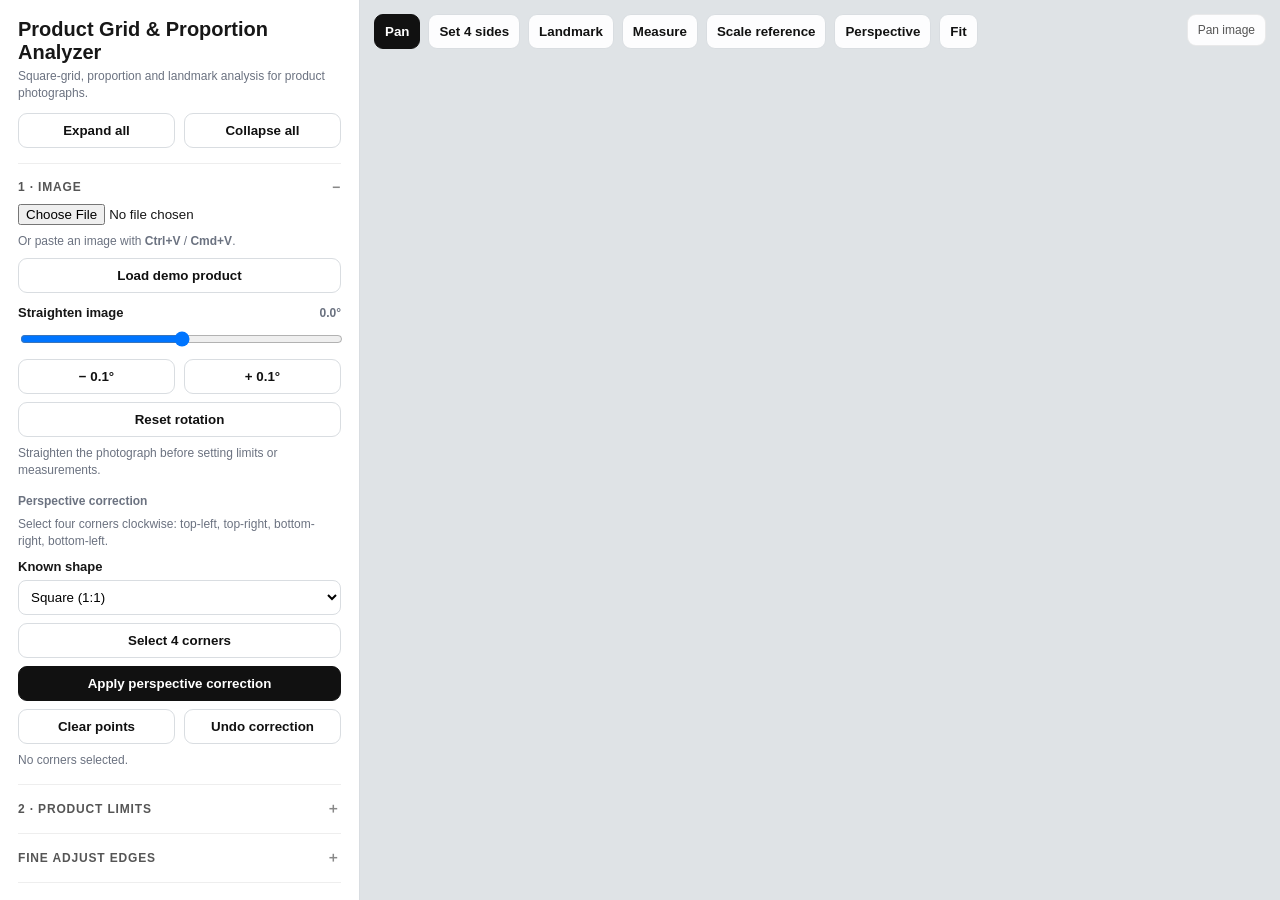
==== commit 18cddb08: "Add collapsible menus and perspective correction" ====
--- a/index.html
+++ b/index.html
@@ -17,6 +17,10 @@
 h2{font-size:12px;text-transform:uppercase;letter-spacing:.07em;color:#555;margin:0 0 9px}
 .small{font-size:12px;color:var(--muted);line-height:1.45}
 .group{border-top:1px solid #eee;padding-top:15px;margin-top:15px}
+.group.collapsible>h2{display:flex;justify-content:space-between;align-items:center;cursor:pointer;user-select:none}
+.group.collapsible>h2::after{content:'＋';font-size:14px;color:#888}
+.group.collapsible.open>h2::after{content:'−'}
+.group.collapsible:not(.open)>.group-content{display:none}
 label{font-size:13px;font-weight:650;display:flex;justify-content:space-between;gap:8px;margin-bottom:6px}
 input[type=file],input[type=range],input[type=number],select{width:100%}
 input[type=number],select{border:1px solid var(--border);border-radius:8px;padding:8px;background:#fff}
@@ -56,6 +60,10 @@
 <aside class="panel">
   <h1>Product Grid & Proportion Analyzer</h1>
   <div class="small">Square-grid, proportion and landmark analysis for product photographs.</div>
+  <div class="row" style="margin-top:10px">
+    <button id="expandSections">Expand all</button>
+    <button id="collapseSections">Collapse all</button>
+  </div>
 
   <div class="group">
     <h2>1 · Image</h2>
@@ -74,6 +82,30 @@
     <div style="height:8px"></div>
     <button id="rotateReset">Reset rotation</button>
     <div class="small" style="margin-top:8px">Straighten the photograph before setting limits or measurements.</div>
+    <div style="height:14px"></div>
+    <div class="small"><b>Perspective correction</b></div>
+    <div class="small" style="margin-top:5px">Select four corners clockwise: top-left, top-right, bottom-right, bottom-left.</div>
+    <div style="height:8px"></div>
+    <label>Known shape</label>
+    <select id="perspectiveShape">
+      <option value="square">Square (1:1)</option>
+      <option value="measured">Use measured quadrilateral ratio</option>
+      <option value="custom">Custom W:H ratio</option>
+    </select>
+    <div id="perspectiveRatioBox" style="display:none;margin-top:8px">
+      <label>Custom W:H ratio</label>
+      <input id="perspectiveRatio" type="number" min="0.05" max="20" step="0.01" value="1">
+    </div>
+    <div style="height:8px"></div>
+    <button id="selectPerspective">Select 4 corners</button>
+    <div style="height:8px"></div>
+    <button id="applyPerspective" class="primary">Apply perspective correction</button>
+    <div style="height:8px"></div>
+    <div class="row">
+      <button id="clearPerspective">Clear points</button>
+      <button id="undoPerspective">Undo correction</button>
+    </div>
+    <div id="perspectiveMetric" class="small" style="margin-top:8px">No corners selected.</div>
   </div>
 
   <div class="group">
@@ -250,6 +282,7 @@
     <button data-mode="landmark">Landmark</button>
     <button data-mode="measure">Measure</button>
     <button data-mode="calibrate">Scale reference</button>
+    <button data-mode="perspective">Perspective</button>
     <button id="fit">Fit</button>
   </div>
   <div class="status" id="status">Load an image or demo</div>
@@ -267,13 +300,14 @@
 let measures=[];
 let pendingMeasure=null;
 let reference={a:null,b:null};
+let perspectivePoints=[],perspectiveBackup=null;
 let drag=false,lx=0,ly=0;
 
 function size(){const r=workspace.getBoundingClientRect();return{w:r.width,h:r.height}}
 function resize(){const {w,h}=size(),dpr=devicePixelRatio||1;canvas.width=Math.max(1,Math.round(w*dpr));canvas.height=Math.max(1,Math.round(h*dpr));canvas.style.width=w+'px';canvas.style.height=h+'px';ctx.setTransform(dpr,0,0,dpr,0,0);draw()}
 function fit(){if(!img)return;const {w,h}=size();baseScale=Math.min(w/img.width,h/img.height)*.92;zoom=1;imgX=(w-img.width*baseScale)/2;imgY=(h-img.height*baseScale)/2;draw()}
 function resetAnalysis(){
- sides={left:null,right:null,top:null,bottom:null};marks=[];measures=[];pendingMeasure=null;reference={a:null,b:null};sideStep=0;
+ sides={left:null,right:null,top:null,bottom:null};marks=[];measures=[];pendingMeasure=null;reference={a:null,b:null};perspectivePoints=[];sideStep=0;
 }
 function applyRotation(){
  if(!sourceImg)return;
@@ -285,6 +319,39 @@
 }
 function s2i(x,y){const s=baseScale*zoom;return{x:(x-imgX)/s,y:(y-imgY)/s}}
 function i2s(x,y){const s=baseScale*zoom;return{x:imgX+x*s,y:imgY+y*s}}
+function distance(a,b){return Math.hypot(b.x-a.x,b.y-a.y)}
+function solveLinear(matrix,values){
+ const n=values.length,a=matrix.map((row,i)=>[...row,values[i]]);
+ for(let col=0;col<n;col++){
+   let pivot=col;for(let row=col+1;row<n;row++)if(Math.abs(a[row][col])>Math.abs(a[pivot][col]))pivot=row;
+   if(Math.abs(a[pivot][col])<1e-10)return null;
+   [a[col],a[pivot]]=[a[pivot],a[col]];
+   const d=a[col][col];for(let j=col;j<=n;j++)a[col][j]/=d;
+   for(let row=0;row<n;row++)if(row!==col){const f=a[row][col];for(let j=col;j<=n;j++)a[row][j]-=f*a[col][j]}
+ }
+ return a.map(row=>row[n]);
+}
+function homographyToSource(w,h,q){
+ const dst=[[0,0],[w-1,0],[w-1,h-1],[0,h-1]],m=[],v=[];
+ dst.forEach(([x,y],i)=>{const u=q[i].x,z=q[i].y;m.push([x,y,1,0,0,0,-u*x,-u*y]);v.push(u);m.push([0,0,0,x,y,1,-z*x,-z*y]);v.push(z)});
+ return solveLinear(m,v);
+}
+function applyPerspectiveCorrection(){
+ if(!img||perspectivePoints.length!==4){$('status').textContent='Select four perspective corners first';return}
+ const q=perspectivePoints,avgW=(distance(q[0],q[1])+distance(q[3],q[2]))/2,avgH=(distance(q[0],q[3])+distance(q[1],q[2]))/2;
+ let ratio=$('perspectiveShape').value==='square'?1:$('perspectiveShape').value==='custom'?+$('perspectiveRatio').value:avgW/avgH;
+ if(!Number.isFinite(ratio)||ratio<=0){alert('Enter a valid W:H ratio.');return}
+ let oh=Math.max(64,Math.round(avgH)),ow=Math.max(64,Math.round(oh*ratio)),scale=Math.min(1,2000/Math.max(ow,oh));ow=Math.round(ow*scale);oh=Math.round(oh*scale);
+ const H=homographyToSource(ow,oh,q);if(!H){alert('Those four points cannot define a perspective correction.');return}
+ const src=document.createElement('canvas');src.width=img.width;src.height=img.height;const sc=src.getContext('2d');sc.drawImage(img,0,0);
+ const source=sc.getImageData(0,0,src.width,src.height),out=document.createElement('canvas');out.width=ow;out.height=oh;const oc=out.getContext('2d'),result=oc.createImageData(ow,oh);
+ const [a,b,c,d,e,f,g,k]=H,sd=source.data,rd=result.data,sw=src.width,sh=src.height;
+ for(let y=0;y<oh;y++)for(let x=0;x<ow;x++){
+   const den=g*x+k*y+1,sx=Math.round((a*x+b*y+c)/den),sy=Math.round((d*x+e*y+f)/den),di=(y*ow+x)*4;
+   if(sx>=0&&sx<sw&&sy>=0&&sy<sh){const si=(sy*sw+sx)*4;rd[di]=sd[si];rd[di+1]=sd[si+1];rd[di+2]=sd[si+2];rd[di+3]=sd[si+3]}
+ }
+ oc.putImageData(result,0,0);perspectiveBackup=img;sourceImg=out;img=out;$('rotateAngle').value=0;$('rotateVal').textContent='0.0°';resetAnalysis();fit();setMode('sides');$('status').textContent='Perspective corrected — set the product limits';
+}
 function ready(){return sides.left!==null&&sides.right!==null&&sides.top!==null&&sides.bottom!==null}
 function rect(){if(!ready())return null;const l=Math.min(sides.left,sides.right),r=Math.max(sides.left,sides.right),t=Math.min(sides.top,sides.bottom),b=Math.max(sides.top,sides.bottom);return{x:l,y:t,w:r-l,h:b-t}}
 function gcd(a,b){return b?gcd(b,a%b):a}
@@ -340,6 +407,7 @@
  else if(m==='landmark')$('status').textContent='Click a feature'
  else if(m==='measure')$('status').textContent=pendingMeasure?'Click measurement end':'Click measurement start'
  else if(m==='calibrate')$('status').textContent=reference.a&&!reference.b?'Click second reference mark':'Click first reference mark'
+ else if(m==='perspective')$('status').textContent=`Click corner ${perspectivePoints.length+1} of 4`;
  else $('status').textContent='Pan image';
 }
 function updateMetrics(){
@@ -355,6 +423,7 @@
  $('realMetric').textContent=mm?`${mm.wmm.toFixed(1)} × ${mm.hmm.toFixed(1)} mm`:'—';
  const refPx=reference.a&&reference.b?Math.hypot(reference.b.x-reference.a.x,reference.b.y-reference.a.y):0;
  $('calibrationMetric').textContent=refPx?(+$('referenceMM').value>0?`Reference: ${refPx.toFixed(1)} px = ${+$('referenceMM').value} mm`:`Reference line: ${refPx.toFixed(1)} px — enter its distance in mm`):'No reference line set.';
+ $('perspectiveMetric').textContent=perspectivePoints.length===4?'Four corners ready — apply correction.':perspectivePoints.length?`${perspectivePoints.length} of 4 corners selected.`:'No corners selected.';
  updateLandmarks(mm);
  updateMeasureResults(mm);
 }
@@ -502,6 +571,11 @@
      ctx.fillStyle='#006b80';ctx.fillText(label,(a.x+b.x)/2,(a.y+b.y)/2-5);
    }
    ctx.restore();
+ }
+ if(perspectivePoints.length){
+   const pts=perspectivePoints.map(p=>i2s(p.x,p.y));ctx.save();ctx.strokeStyle='#d946ef';ctx.fillStyle='#d946ef';ctx.lineWidth=2;
+   ctx.beginPath();pts.forEach((p,i)=>i?ctx.lineTo(p.x,p.y):ctx.moveTo(p.x,p.y));if(pts.length===4)ctx.closePath();ctx.stroke();
+   pts.forEach((p,i)=>{ctx.beginPath();ctx.arc(p.x,p.y,7,0,Math.PI*2);ctx.fill();ctx.fillStyle='#fff';ctx.font='10px system-ui';ctx.textAlign='center';ctx.textBaseline='middle';ctx.fillText(i+1,p.x,p.y);ctx.fillStyle='#d946ef'});ctx.restore();
  }
  updateMetrics();
 }
@@ -854,6 +928,10 @@
    else if(sideStep===2){sides.top=p.y;$('status').textContent='Click BOTTOM limit';sideStep=3}
    else{sides.bottom=p.y;$('status').textContent='Four sides set';sideStep=4}
  }else if(mode==='landmark')marks.push({...p,axisX:false,axisY:false});
+ else if(mode==='perspective'){
+   if(perspectivePoints.length===4)perspectivePoints=[];
+   perspectivePoints.push(p);$('status').textContent=perspectivePoints.length===4?'Four corners ready — apply correction':`Click corner ${perspectivePoints.length+1} of 4`;
+ }
  else if(mode==='calibrate'){
    if(!reference.a||reference.b){reference={a:p,b:null};$('status').textContent='Click second reference mark'}
    else{reference.b=p;$('status').textContent='Reference set — enter its distance in mm'}
@@ -889,6 +967,14 @@
 $('finePlus').onclick=()=>nudgeSelectedEdge(1);
 $('setReference').onclick=()=>setMode('calibrate');
 $('clearReference').onclick=()=>{reference={a:null,b:null};draw();$('status').textContent='Reference calibration cleared'};
+$('selectPerspective').onclick=()=>{perspectivePoints=[];setMode('perspective');draw()};
+$('clearPerspective').onclick=()=>{perspectivePoints=[];draw();$('status').textContent='Perspective points cleared'};
+$('applyPerspective').onclick=applyPerspectiveCorrection;
+$('undoPerspective').onclick=()=>{
+ if(!perspectiveBackup){$('status').textContent='No perspective correction to undo';return}
+ sourceImg=perspectiveBackup;img=perspectiveBackup;perspectiveBackup=null;$('rotateAngle').value=0;$('rotateVal').textContent='0.0°';resetAnalysis();fit();setMode('sides');$('status').textContent='Perspective correction undone';
+};
+$('perspectiveShape').addEventListener('change',()=>{$('perspectiveRatioBox').style.display=$('perspectiveShape').value==='custom'?'block':'none'});
 $('undoMark').onclick=()=>{marks.pop();draw()};
 $('clearMarks').onclick=()=>{marks=[];draw()};
 $('undoMeasure').onclick=()=>{if(pendingMeasure)pendingMeasure=null;else measures.pop();draw()};
@@ -962,6 +1048,18 @@
  n.src=off.toDataURL();
 };
 
+const collapsibleGroups=[...document.querySelectorAll('.panel>.group')].filter(group=>group.querySelector(':scope>h2'));
+collapsibleGroups.forEach((group,i)=>{
+ const heading=group.querySelector(':scope>h2'),content=document.createElement('div');content.className='group-content';
+ while(heading.nextSibling)content.appendChild(heading.nextSibling);group.appendChild(content);group.classList.add('collapsible');if(i===0)group.classList.add('open');
+ heading.tabIndex=0;heading.setAttribute('role','button');heading.setAttribute('aria-expanded',i===0?'true':'false');
+ const toggle=()=>{group.classList.toggle('open');heading.setAttribute('aria-expanded',group.classList.contains('open'))};
+ heading.addEventListener('click',toggle);heading.addEventListener('keydown',e=>{if(e.key==='Enter'||e.key===' '){e.preventDefault();toggle()}});
+});
+function setAllSections(open){collapsibleGroups.forEach(group=>{group.classList.toggle('open',open);group.querySelector(':scope>h2').setAttribute('aria-expanded',open)})}
+$('expandSections').onclick=()=>setAllSections(true);
+$('collapseSections').onclick=()=>setAllSections(false);
+
 window.addEventListener('resize',resize);
 new ResizeObserver(resize).observe(workspace);
 $('opVal').textContent=$('opacity').value+'%';
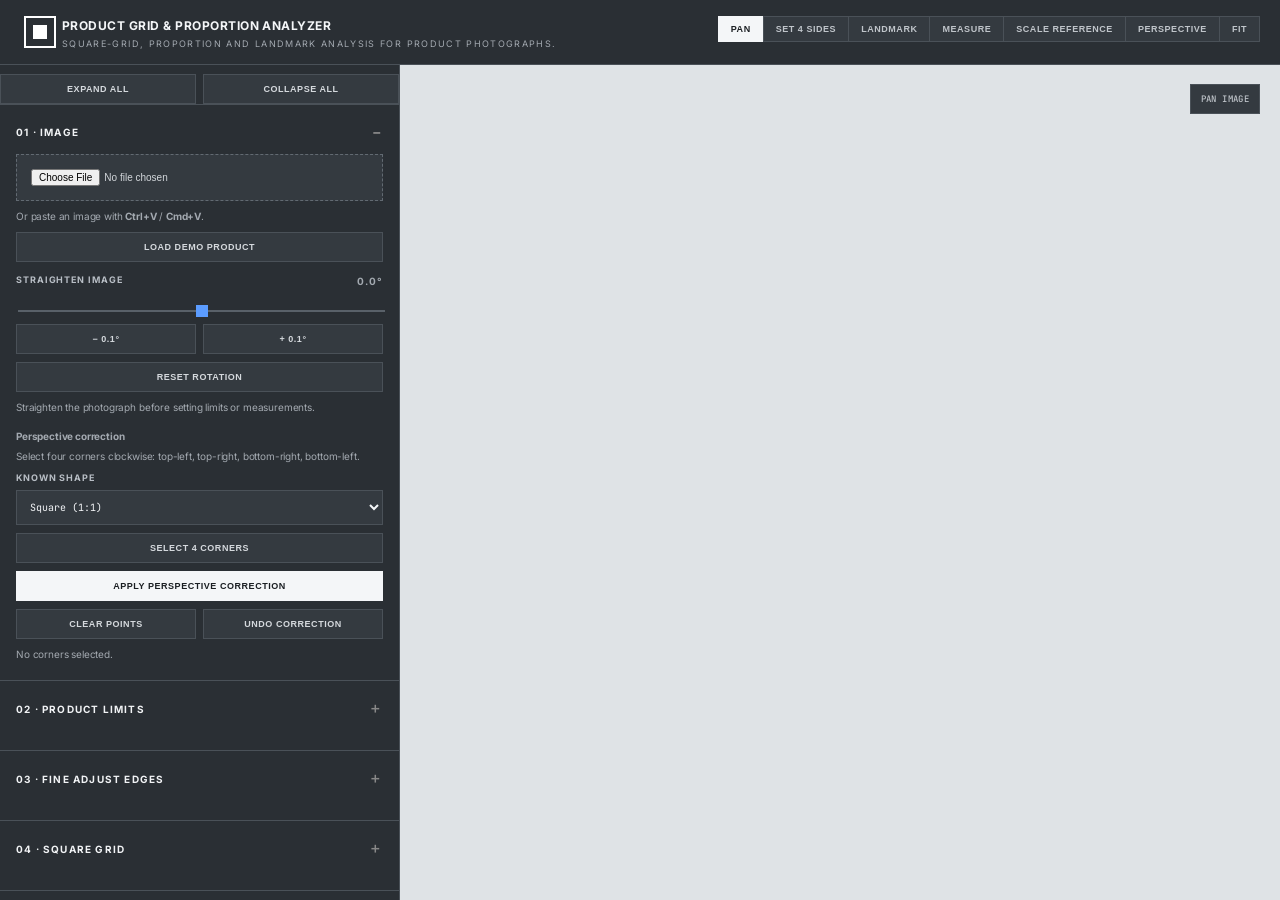
==== commit 9418e29f: "Make lighter Superdesign theme the main site" ====
--- a/index.html
+++ b/index.html
@@ -1,1070 +1 @@
-<!doctype html>
-<html lang="en">
-<head>
-<meta charset="utf-8"/>
-<meta name="viewport" content="width=device-width,initial-scale=1,viewport-fit=cover"/>
-<title>Product Grid & Proportion Analyzer</title>
-<style>
-:root{
-  --bg:#eceff1; --panel:#fff; --text:#171717; --muted:#6b7280; --border:#d9dde1;
-  --blue:#1677ff; --green:#00a67d; --orange:#f59e0b; --red:#e5484d;
-}
-*{box-sizing:border-box}
-html,body{margin:0;height:100%;font-family:Inter,-apple-system,BlinkMacSystemFont,"Segoe UI",sans-serif;background:var(--bg);color:var(--text)}
-.app{height:100%;display:grid;grid-template-columns:360px 1fr}
-.panel{background:#fff;border-right:1px solid var(--border);padding:18px;overflow:auto}
-h1{font-size:20px;margin:0 0 4px}
-h2{font-size:12px;text-transform:uppercase;letter-spacing:.07em;color:#555;margin:0 0 9px}
-.small{font-size:12px;color:var(--muted);line-height:1.45}
-.group{border-top:1px solid #eee;padding-top:15px;margin-top:15px}
-.group.collapsible>h2{display:flex;justify-content:space-between;align-items:center;cursor:pointer;user-select:none}
-.group.collapsible>h2::after{content:'＋';font-size:14px;color:#888}
-.group.collapsible.open>h2::after{content:'−'}
-.group.collapsible:not(.open)>.group-content{display:none}
-label{font-size:13px;font-weight:650;display:flex;justify-content:space-between;gap:8px;margin-bottom:6px}
-input[type=file],input[type=range],input[type=number],select{width:100%}
-input[type=number],select{border:1px solid var(--border);border-radius:8px;padding:8px;background:#fff}
-.row{display:grid;grid-template-columns:1fr 1fr;gap:9px}
-button{
-  width:100%;border:1px solid var(--border);background:#fff;color:#111;border-radius:9px;padding:9px 10px;font-weight:700;cursor:pointer
-}
-button.active,button.primary{background:#111;color:#fff;border-color:#111}
-button.danger{color:#b42318}
-.workspace{position:relative;overflow:hidden;background:#dfe3e6}
-canvas{display:block;width:100%;height:100%;touch-action:none;cursor:crosshair}
-.toolbar{position:absolute;top:14px;left:14px;display:flex;gap:8px;flex-wrap:wrap;z-index:5}
-.toolbar button{width:auto;background:rgba(255,255,255,.93);backdrop-filter:blur(6px)}
-.toolbar button.active{background:#111;color:#fff}
-.status{position:absolute;right:14px;top:14px;background:rgba(255,255,255,.93);border:1px solid rgba(0,0,0,.08);padding:8px 10px;border-radius:9px;font-size:12px;color:#555;z-index:4}
-.card{border:1px solid #e5e7eb;background:#fafafa;border-radius:10px;padding:10px;font-size:12px}
-.bigmetric{font-size:19px;font-weight:750;margin-top:3px}
-.results{display:flex;flex-direction:column;gap:8px}
-.landmark{border:1px solid #e4e4e4;border-radius:9px;padding:9px;background:#fafafa;font-size:12px}
-.landmark-controls{display:flex;gap:10px;flex-wrap:wrap;margin-top:7px}
-.landmark-controls label{font-size:11px;font-weight:500;margin:0;justify-content:flex-start;align-items:center}
-.landmark-controls input{width:auto}
-.measurement{border:1px solid #e4e4e4;border-radius:9px;padding:9px;background:#fafafa;font-size:12px}
-.metric{font-variant-numeric:tabular-nums;color:#555}
-.check{display:flex;justify-content:flex-start;gap:8px;align-items:center;font-weight:500}
-.check input{width:auto}
-.legend{display:flex;gap:12px;flex-wrap:wrap;font-size:11px;color:#555}
-.dot{width:8px;height:8px;border-radius:50%;display:inline-block;margin-right:5px}
-@media(max-width:840px){
- .app{grid-template-columns:1fr;grid-template-rows:auto 64vh;height:auto;min-height:100vh}
- .panel{border-right:0;border-bottom:1px solid var(--border)}
-}
-</style>
-</head>
-<body>
-<div class="app">
-<aside class="panel">
-  <h1>Product Grid & Proportion Analyzer</h1>
-  <div class="small">Square-grid, proportion and landmark analysis for product photographs.</div>
-  <div class="row" style="margin-top:10px">
-    <button id="expandSections">Expand all</button>
-    <button id="collapseSections">Collapse all</button>
-  </div>
-
-  <div class="group">
-    <h2>1 · Image</h2>
-    <input id="file" type="file" accept="image/*">
-    <div class="small" style="margin-top:8px">Or paste an image with <b>Ctrl+V</b> / <b>Cmd+V</b>.</div>
-    <div style="height:8px"></div>
-    <button id="demo">Load demo product</button>
-    <div style="height:12px"></div>
-    <label>Straighten image <span id="rotateVal" class="small">0.0°</span></label>
-    <input id="rotateAngle" type="range" min="-15" max="15" step="0.1" value="0">
-    <div style="height:8px"></div>
-    <div class="row">
-      <button id="rotateMinus">− 0.1°</button>
-      <button id="rotatePlus">+ 0.1°</button>
-    </div>
-    <div style="height:8px"></div>
-    <button id="rotateReset">Reset rotation</button>
-    <div class="small" style="margin-top:8px">Straighten the photograph before setting limits or measurements.</div>
-    <div style="height:14px"></div>
-    <div class="small"><b>Perspective correction</b></div>
-    <div class="small" style="margin-top:5px">Select four corners clockwise: top-left, top-right, bottom-right, bottom-left.</div>
-    <div style="height:8px"></div>
-    <label>Known shape</label>
-    <select id="perspectiveShape">
-      <option value="square">Square (1:1)</option>
-      <option value="measured">Use measured quadrilateral ratio</option>
-      <option value="custom">Custom W:H ratio</option>
-    </select>
-    <div id="perspectiveRatioBox" style="display:none;margin-top:8px">
-      <label>Custom W:H ratio</label>
-      <input id="perspectiveRatio" type="number" min="0.05" max="20" step="0.01" value="1">
-    </div>
-    <div style="height:8px"></div>
-    <button id="selectPerspective">Select 4 corners</button>
-    <div style="height:8px"></div>
-    <button id="applyPerspective" class="primary">Apply perspective correction</button>
-    <div style="height:8px"></div>
-    <div class="row">
-      <button id="clearPerspective">Clear points</button>
-      <button id="undoPerspective">Undo correction</button>
-    </div>
-    <div id="perspectiveMetric" class="small" style="margin-top:8px">No corners selected.</div>
-  </div>
-
-  <div class="group">
-    <h2>2 · Product limits</h2>
-    <div class="small">Set the four orthogonal limits in this order: <b>left, right, top, bottom</b>.</div>
-    <div style="height:9px"></div>
-    <button id="setSides" class="primary">Set 4 sides</button>
-    <div style="height:8px"></div>
-    <button id="resetSides">Reset sides</button>
-  </div>
-
-  <div class="group">
-    <h2>Fine adjust edges</h2>
-    <div class="small">After setting all four product limits, select one edge and nudge it by very small amounts.</div>
-    <div style="height:9px"></div>
-    <label>Edge</label>
-    <select id="fineEdge">
-      <option value="left">Left</option>
-      <option value="right">Right</option>
-      <option value="top">Top</option>
-      <option value="bottom">Bottom</option>
-    </select>
-    <div style="height:9px"></div>
-    <label>Step</label>
-    <select id="fineStep">
-      <option value="0.1">0.1 px</option>
-      <option value="0.5">0.5 px</option>
-      <option value="1" selected>1 px</option>
-    </select>
-    <div style="height:9px"></div>
-    <div class="row">
-      <button id="fineMinus">− Nudge</button>
-      <button id="finePlus">+ Nudge</button>
-    </div>
-    <div class="small" style="margin-top:8px">Keyboard: ←/→ for vertical edges, ↑/↓ for horizontal edges. Hold Shift for 0.1 px.</div>
-  </div>
-
-  <div class="group">
-    <h2>3 · Square grid</h2>
-    <label>Drive grid by</label>
-    <select id="drive">
-      <option value="cols">Number of columns</option>
-      <option value="rows">Number of rows</option>
-      <option value="cell">Cell size in pixels</option>
-    </select>
-    <div style="height:10px"></div>
-
-    <div id="colsBox">
-      <label>Columns</label>
-      <input id="cols" type="number" min="1" max="300" value="30">
-    </div>
-    <div id="rowsBox" style="display:none">
-      <label>Rows</label>
-      <input id="rows" type="number" min="1" max="300" value="35">
-    </div>
-    <div id="cellBox" style="display:none">
-      <label>Cell size <span class="small">px</span></label>
-      <input id="cell" type="number" min="1" max="1000" value="20">
-    </div>
-
-    <div style="height:10px"></div>
-    <label>Grid opacity <span id="opVal" class="small">65%</span></label>
-    <input id="opacity" type="range" min="10" max="100" value="65">
-
-    <div style="height:10px"></div>
-    <label class="check"><input id="centers" type="checkbox" checked> Show center axes</label>
-    <div style="height:8px"></div>
-    <label class="check"><input id="extendGrid" type="checkbox"> Extend grid to full image</label>
-  </div>
-
-  <div class="group">
-    <h2>4 · Real dimension calibration</h2>
-    <label>Known side</label>
-    <select id="knownSide">
-      <option value="width">Product width</option>
-      <option value="height">Product height</option>
-    </select>
-    <div style="height:8px"></div>
-    <label>Dimension <span class="small">mm</span></label>
-    <input id="knownMM" type="number" min="0.001" step="0.1" placeholder="e.g. 300">
-    <div class="small" style="margin-top:8px">Once one real dimension is known, the grid cell size and the other product dimension are calculated in millimetres.</div>
-    <div style="height:14px"></div>
-    <div class="small"><b>Or calibrate from a ruler/reference</b></div>
-    <div class="small" style="margin-top:5px">Draw between two known marks, then enter their real separation.</div>
-    <div style="height:8px"></div>
-    <label>Reference distance <span class="small">mm</span></label>
-    <input id="referenceMM" type="number" min="0.001" step="0.1" placeholder="e.g. 100">
-    <div style="height:8px"></div>
-    <button id="setReference">Set reference line</button>
-    <div style="height:8px"></div>
-    <button id="clearReference">Clear reference</button>
-    <div id="calibrationMetric" class="small" style="margin-top:8px">No reference line set.</div>
-  </div>
-
-  <div class="group">
-    <h2>5 · Landmarks</h2>
-    <div class="small">Choose <b>Landmark</b> and click feature centers, seams, display edges, controls, etc.</div>
-    <div style="height:9px"></div>
-    <div class="row">
-      <button id="undoMark">Undo last</button>
-      <button id="clearMarks" class="danger">Clear all</button>
-    </div>
-  </div>
-
-  <div class="group">
-    <h2>6 · Measure</h2>
-    <div class="small">Choose <b>Measure</b>, then click two points. Each endpoint can snap to the nearest grid intersection.</div>
-    <div style="height:9px"></div>
-    <label class="check"><input id="snapMeasure" type="checkbox" checked> Snap measurement points to grid</label>
-    <div style="height:9px"></div>
-    <div class="row">
-      <button id="undoMeasure">Undo last</button>
-      <button id="clearMeasures" class="danger">Clear all</button>
-    </div>
-  </div>
-
-  <div class="group">
-    <h2>Analysis</h2>
-    <div class="card">
-      <div class="small">Product area</div>
-      <div id="areaMetric" class="bigmetric">—</div>
-
-      <div style="height:8px"></div>
-      <div class="small">Aspect ratio W:H</div>
-      <div id="ratioMetric" class="bigmetric">—</div>
-      <div id="ratioHint" class="small"></div>
-
-      <div style="height:8px"></div>
-      <div class="small">Square cell size</div>
-      <div id="cellMetric" class="bigmetric">—</div>
-
-      <div style="height:8px"></div>
-      <div class="small">Resulting grid</div>
-      <div id="gridMetric" class="bigmetric">—</div>
-
-      <div style="height:8px"></div>
-      <div class="small">Real dimensions</div>
-      <div id="realMetric" class="bigmetric">—</div>
-    </div>
-
-    <div style="height:10px"></div>
-    <div id="results" class="results"></div>
-      <div style="height:10px"></div>
-      <div id="measureResults" class="results"></div>
-  </div>
-
-  <div class="group">
-    <h2>7 · Report</h2>
-    <div class="small">Generate an ISO B5 analysis sheet with the annotated image, proportions, grid calibration, landmarks and measurements.</div>
-    <div style="height:9px"></div>
-    <button id="exportReport" class="primary">Export B5 report / PDF</button>
-    <div style="height:8px"></div>
-    <button id="exportPNG">Export annotated PNG</button>
-    <div style="height:8px"></div>
-    <button id="copyPNG">Copy annotated PNG</button>
-    <div class="small" style="margin-top:8px">PNG export crops to the nearest interior grid lines at the four image edges and embeds the analysis data in the exported image.</div>
-  </div>
-
-  <div class="group">
-    <div class="legend">
-      <span><span class="dot" style="background:#1677ff"></span>Product limits</span>
-      <span><span class="dot" style="background:#00a67d"></span>Square grid</span>
-      <span><span class="dot" style="background:#f59e0b"></span>Center axes</span>
-      <span><span class="dot" style="background:#e5484d"></span>Landmarks</span>
-    </div>
-  </div>
-</aside>
-
-<main class="workspace" id="workspace">
-  <canvas id="canvas"></canvas>
-  <div class="toolbar">
-    <button data-mode="pan" class="active">Pan</button>
-    <button data-mode="sides">Set 4 sides</button>
-    <button data-mode="landmark">Landmark</button>
-    <button data-mode="measure">Measure</button>
-    <button data-mode="calibrate">Scale reference</button>
-    <button data-mode="perspective">Perspective</button>
-    <button id="fit">Fit</button>
-  </div>
-  <div class="status" id="status">Load an image or demo</div>
-</main>
-</div>
-
-<script>
-(()=>{
-const $=id=>document.getElementById(id);
-const canvas=$('canvas'),ctx=canvas.getContext('2d'),workspace=$('workspace');
-let img=null,sourceImg=null,baseScale=1,zoom=1,imgX=0,imgY=0;
-let mode='pan',sideStep=0;
-let sides={left:null,right:null,top:null,bottom:null};
-let marks=[];
-let measures=[];
-let pendingMeasure=null;
-let reference={a:null,b:null};
-let perspectivePoints=[],perspectiveBackup=null;
-let drag=false,lx=0,ly=0;
-
-function size(){const r=workspace.getBoundingClientRect();return{w:r.width,h:r.height}}
-function resize(){const {w,h}=size(),dpr=devicePixelRatio||1;canvas.width=Math.max(1,Math.round(w*dpr));canvas.height=Math.max(1,Math.round(h*dpr));canvas.style.width=w+'px';canvas.style.height=h+'px';ctx.setTransform(dpr,0,0,dpr,0,0);draw()}
-function fit(){if(!img)return;const {w,h}=size();baseScale=Math.min(w/img.width,h/img.height)*.92;zoom=1;imgX=(w-img.width*baseScale)/2;imgY=(h-img.height*baseScale)/2;draw()}
-function resetAnalysis(){
- sides={left:null,right:null,top:null,bottom:null};marks=[];measures=[];pendingMeasure=null;reference={a:null,b:null};perspectivePoints=[];sideStep=0;
-}
-function applyRotation(){
- if(!sourceImg)return;
- const degrees=+$('rotateAngle').value||0,rad=degrees*Math.PI/180;
- const sw=sourceImg.width,sh=sourceImg.height,c=Math.abs(Math.cos(rad)),s=Math.abs(Math.sin(rad));
- const out=document.createElement('canvas');out.width=Math.ceil(sw*c+sh*s);out.height=Math.ceil(sw*s+sh*c);
- const oc=out.getContext('2d');oc.translate(out.width/2,out.height/2);oc.rotate(rad);oc.drawImage(sourceImg,-sw/2,-sh/2);
- img=out;$('rotateVal').textContent=`${degrees.toFixed(1)}°`;resetAnalysis();fit();setMode('sides');
-}
-function s2i(x,y){const s=baseScale*zoom;return{x:(x-imgX)/s,y:(y-imgY)/s}}
-function i2s(x,y){const s=baseScale*zoom;return{x:imgX+x*s,y:imgY+y*s}}
-function distance(a,b){return Math.hypot(b.x-a.x,b.y-a.y)}
-function solveLinear(matrix,values){
- const n=values.length,a=matrix.map((row,i)=>[...row,values[i]]);
- for(let col=0;col<n;col++){
-   let pivot=col;for(let row=col+1;row<n;row++)if(Math.abs(a[row][col])>Math.abs(a[pivot][col]))pivot=row;
-   if(Math.abs(a[pivot][col])<1e-10)return null;
-   [a[col],a[pivot]]=[a[pivot],a[col]];
-   const d=a[col][col];for(let j=col;j<=n;j++)a[col][j]/=d;
-   for(let row=0;row<n;row++)if(row!==col){const f=a[row][col];for(let j=col;j<=n;j++)a[row][j]-=f*a[col][j]}
- }
- return a.map(row=>row[n]);
-}
-function homographyToSource(w,h,q){
- const dst=[[0,0],[w-1,0],[w-1,h-1],[0,h-1]],m=[],v=[];
- dst.forEach(([x,y],i)=>{const u=q[i].x,z=q[i].y;m.push([x,y,1,0,0,0,-u*x,-u*y]);v.push(u);m.push([0,0,0,x,y,1,-z*x,-z*y]);v.push(z)});
- return solveLinear(m,v);
-}
-function applyPerspectiveCorrection(){
- if(!img||perspectivePoints.length!==4){$('status').textContent='Select four perspective corners first';return}
- const q=perspectivePoints,avgW=(distance(q[0],q[1])+distance(q[3],q[2]))/2,avgH=(distance(q[0],q[3])+distance(q[1],q[2]))/2;
- let ratio=$('perspectiveShape').value==='square'?1:$('perspectiveShape').value==='custom'?+$('perspectiveRatio').value:avgW/avgH;
- if(!Number.isFinite(ratio)||ratio<=0){alert('Enter a valid W:H ratio.');return}
- let oh=Math.max(64,Math.round(avgH)),ow=Math.max(64,Math.round(oh*ratio)),scale=Math.min(1,2000/Math.max(ow,oh));ow=Math.round(ow*scale);oh=Math.round(oh*scale);
- const H=homographyToSource(ow,oh,q);if(!H){alert('Those four points cannot define a perspective correction.');return}
- const src=document.createElement('canvas');src.width=img.width;src.height=img.height;const sc=src.getContext('2d');sc.drawImage(img,0,0);
- const source=sc.getImageData(0,0,src.width,src.height),out=document.createElement('canvas');out.width=ow;out.height=oh;const oc=out.getContext('2d'),result=oc.createImageData(ow,oh);
- const [a,b,c,d,e,f,g,k]=H,sd=source.data,rd=result.data,sw=src.width,sh=src.height;
- for(let y=0;y<oh;y++)for(let x=0;x<ow;x++){
-   const den=g*x+k*y+1,sx=Math.round((a*x+b*y+c)/den),sy=Math.round((d*x+e*y+f)/den),di=(y*ow+x)*4;
-   if(sx>=0&&sx<sw&&sy>=0&&sy<sh){const si=(sy*sw+sx)*4;rd[di]=sd[si];rd[di+1]=sd[si+1];rd[di+2]=sd[si+2];rd[di+3]=sd[si+3]}
- }
- oc.putImageData(result,0,0);perspectiveBackup=img;sourceImg=out;img=out;$('rotateAngle').value=0;$('rotateVal').textContent='0.0°';resetAnalysis();fit();setMode('sides');$('status').textContent='Perspective corrected — set the product limits';
-}
-function ready(){return sides.left!==null&&sides.right!==null&&sides.top!==null&&sides.bottom!==null}
-function rect(){if(!ready())return null;const l=Math.min(sides.left,sides.right),r=Math.max(sides.left,sides.right),t=Math.min(sides.top,sides.bottom),b=Math.max(sides.top,sides.bottom);return{x:l,y:t,w:r-l,h:b-t}}
-function gcd(a,b){return b?gcd(b,a%b):a}
-function nearestFraction(v,maxDen=20){
- let best={n:1,d:1,err:Infinity};
- for(let d=1;d<=maxDen;d++)for(let n=1;n<=maxDen*2;n++){
-   const q=n/d,e=Math.abs(v-q);
-   if(e<best.err)best={n,d,err:e};
- }
- const g=gcd(best.n,best.d)||1;best.n/=g;best.d/=g;return best;
-}
-function commonRatioName(r){
- const refs=[
-   {v:1,name:'1:1 square'},
-   {v:4/3,name:'4:3'},
-   {v:3/2,name:'3:2'},
-   {v:16/10,name:'16:10'},
-   {v:16/9,name:'16:9'},
-   {v:(1+Math.sqrt(5))/2,name:'φ golden ratio'},
-   {v:Math.sqrt(2),name:'√2'},
-   {v:5/4,name:'5:4'},
-   {v:6/5,name:'6:5'}
- ];
- let b=refs[0];for(const x of refs)if(Math.abs(r-x.v)<Math.abs(r-b.v))b=x;
- return {name:b.name,err:Math.abs(r-b.v)};
-}
-function gridSpec(){
- const r=rect();if(!r||r.w<=0||r.h<=0)return null;
- const d=$('drive').value;let cell,cols,rows;
- if(d==='cols'){cols=Math.max(1,+$('cols').value||1);cell=r.w/cols;rows=Math.max(1,Math.round(r.h/cell))}
- else if(d==='rows'){rows=Math.max(1,+$('rows').value||1);cell=r.h/rows;cols=Math.max(1,Math.round(r.w/cell))}
- else{cell=Math.max(1,+$('cell').value||1);cols=Math.max(1,Math.round(r.w/cell));rows=Math.max(1,Math.round(r.h/cell))}
- return{cell,cols,rows};
-}
-function mmSpec(){
- const r=rect(),g=gridSpec();
- if(!r||!g)return null;
- const refMM=+$('referenceMM').value,refPx=reference.a&&reference.b?Math.hypot(reference.b.x-reference.a.x,reference.b.y-reference.a.y):0;
- if(refMM>0&&refPx>0){
-   const mmPerPx=refMM/refPx;
-   return{mmPerPx,wmm:r.w*mmPerPx,hmm:r.h*mmPerPx,cellmm:g.cell*mmPerPx,source:'reference'};
- }
- const known=+$('knownMM').value;
- if(!known||known<=0)return null;
- let mmPerPx,wmm,hmm;
- if($('knownSide').value==='width'){mmPerPx=known/r.w;wmm=known;hmm=r.h*mmPerPx}
- else{mmPerPx=known/r.h;hmm=known;wmm=r.w*mmPerPx}
- return{mmPerPx,wmm,hmm,cellmm:g.cell*mmPerPx,source:'product'};
-}
-function setMode(m){
- mode=m;document.querySelectorAll('[data-mode]').forEach(b=>b.classList.toggle('active',b.dataset.mode===m));
- if(m==='sides'){sideStep=0;$('status').textContent='Click LEFT limit'}
- else if(m==='landmark')$('status').textContent='Click a feature'
- else if(m==='measure')$('status').textContent=pendingMeasure?'Click measurement end':'Click measurement start'
- else if(m==='calibrate')$('status').textContent=reference.a&&!reference.b?'Click second reference mark':'Click first reference mark'
- else if(m==='perspective')$('status').textContent=`Click corner ${perspectivePoints.length+1} of 4`;
- else $('status').textContent='Pan image';
-}
-function updateMetrics(){
- const r=rect(),g=gridSpec(),mm=mmSpec();
- $('areaMetric').textContent=r?`${r.w.toFixed(1)} × ${r.h.toFixed(1)} px`:'—';
- if(r&&r.h){
-   const ratio=r.w/r.h,frac=nearestFraction(ratio,20),common=commonRatioName(ratio);
-   $('ratioMetric').textContent=`${ratio.toFixed(3)} : 1`;
-   $('ratioHint').textContent=`W/H = ${ratio.toFixed(3)} · H/W = ${(1/ratio).toFixed(3)} · ≈ ${frac.n}:${frac.d} · nearest familiar ratio: ${common.name}`;
- }else{$('ratioMetric').textContent='—';$('ratioHint').textContent=''}
- $('cellMetric').textContent=g?(mm?`${g.cell.toFixed(2)} px · ${mm.cellmm.toFixed(2)} mm`:`${g.cell.toFixed(2)} px`):'—';
- $('gridMetric').textContent=g?`${g.cols} × ${g.rows}`:'—';
- $('realMetric').textContent=mm?`${mm.wmm.toFixed(1)} × ${mm.hmm.toFixed(1)} mm`:'—';
- const refPx=reference.a&&reference.b?Math.hypot(reference.b.x-reference.a.x,reference.b.y-reference.a.y):0;
- $('calibrationMetric').textContent=refPx?(+$('referenceMM').value>0?`Reference: ${refPx.toFixed(1)} px = ${+$('referenceMM').value} mm`:`Reference line: ${refPx.toFixed(1)} px — enter its distance in mm`):'No reference line set.';
- $('perspectiveMetric').textContent=perspectivePoints.length===4?'Four corners ready — apply correction.':perspectivePoints.length?`${perspectivePoints.length} of 4 corners selected.`:'No corners selected.';
- updateLandmarks(mm);
- updateMeasureResults(mm);
-}
-function updateLandmarks(mm){
- const box=$('results');box.innerHTML='';
- const r=rect();
- if(!marks.length){box.innerHTML='<div class="small">No landmarks yet.</div>';return}
- marks.forEach((m,i)=>{
-   const d=document.createElement('div');d.className='landmark';
-   let html=`<b>Landmark ${i+1}</b>`;
-   if(r){
-     const u=(m.x-r.x)/r.w,v=(m.y-r.y)/r.h,fx=nearestFraction(u,12),fy=nearestFraction(v,12);
-     html+=`<div class="metric">x = ${(u*100).toFixed(1)}% ≈ ${fx.n}/${fx.d} W</div>`;
-     html+=`<div class="metric">y = ${(v*100).toFixed(1)}% ≈ ${fy.n}/${fy.d} H</div>`;
-     if(mm){
-       const xmm=(m.x-r.x)*mm.mmPerPx,ymm=(m.y-r.y)*mm.mmPerPx;
-       html+=`<div class="metric">${xmm.toFixed(1)} mm from left · ${ymm.toFixed(1)} mm from top</div>`;
-     }
-   } else html+=`<div class="small">Define the four product limits first.</div>`;
-   html+=`<div class="landmark-controls">
-     <label><input type="checkbox" data-mark="${i}" data-axis="x" ${m.axisX?'checked':''}> X axis</label>
-     <label><input type="checkbox" data-mark="${i}" data-axis="y" ${m.axisY?'checked':''}> Y axis</label>
-   </div>`;
-   d.innerHTML=html;box.appendChild(d);
- });
- box.querySelectorAll('input[data-mark]').forEach(inp=>{
-   inp.addEventListener('change',()=>{
-     const i=+inp.dataset.mark;
-     if(inp.dataset.axis==='x')marks[i].axisX=inp.checked;
-     else marks[i].axisY=inp.checked;
-     draw();
-   });
- });
-}
-function snapPointToGrid(p){
- const r=rect(),g=gridSpec();
- if(!r||!g)return p;
- const ix=Math.round((p.x-r.x)/g.cell);
- const iy=Math.round((p.y-r.y)/g.cell);
- return {
-   x:r.x+ix*g.cell,
-   y:r.y+iy*g.cell
- };
-}
-function updateMeasureResults(mm){
- const box=$('measureResults');box.innerHTML='';
- if(!measures.length){
-   box.innerHTML='<div class="small">No measurements yet.</div>';
-   return;
- }
- measures.forEach((m,i)=>{
-   const dx=m.b.x-m.a.x,dy=m.b.y-m.a.y;
-   const dpx=Math.hypot(dx,dy);
-   const el=document.createElement('div');
-   el.className='measurement';
-   let txt=`<b>Measurement ${i+1}</b><div class="metric">${dpx.toFixed(2)} px`;
-   if(mm) txt+=` · ${(dpx*mm.mmPerPx).toFixed(2)} mm`;
-   txt+='</div>';
-   if(mm){
-     txt+=`<div class="metric">ΔX ${(Math.abs(dx)*mm.mmPerPx).toFixed(2)} mm · ΔY ${(Math.abs(dy)*mm.mmPerPx).toFixed(2)} mm</div>`;
-   } else {
-     txt+=`<div class="metric">ΔX ${Math.abs(dx).toFixed(2)} px · ΔY ${Math.abs(dy).toFixed(2)} px</div>`;
-   }
-   if(m.snapped) txt+='<div class="small">Snapped to square-grid intersections</div>';
-   el.innerHTML=txt;box.appendChild(el);
- });
-}
-function draw(){
- const {w,h}=size();ctx.clearRect(0,0,w,h);ctx.fillStyle='#dfe3e6';ctx.fillRect(0,0,w,h);
- if(img){const s=baseScale*zoom;ctx.drawImage(img,imgX,imgY,img.width*s,img.height*s)}
- const r=rect();
- if(r){
-   const a=i2s(r.x,r.y),b=i2s(r.x+r.w,r.y+r.h),g=gridSpec();
-   ctx.save();ctx.strokeStyle='#1677ff';ctx.lineWidth=2;ctx.strokeRect(a.x,a.y,b.x-a.x,b.y-a.y);
-   if(g){
-     const cell=g.cell*baseScale*zoom;ctx.globalAlpha=+$('opacity').value/100;ctx.strokeStyle='#00a67d';ctx.lineWidth=1.1;
-     if($('extendGrid').checked){
-       const imgTL=i2s(0,0), imgBR=i2s(img.width,img.height);
-       const left=Math.max(0,imgTL.x), right=Math.min(w,imgBR.x);
-       const top=Math.max(0,imgTL.y), bottom=Math.min(h,imgBR.y);
-       let startX=a.x;
-       while(startX-cell>=left)startX-=cell;
-       let startY=a.y;
-       while(startY-cell>=top)startY-=cell;
-       for(let x=startX;x<=right+.5;x+=cell){ctx.beginPath();ctx.moveTo(x,top);ctx.lineTo(x,bottom);ctx.stroke()}
-       for(let y=startY;y<=bottom+.5;y+=cell){ctx.beginPath();ctx.moveTo(left,y);ctx.lineTo(right,y);ctx.stroke()}
-     }else{
-       for(let i=0;i<=g.cols;i++){const x=a.x+i*cell;if(x>b.x+.5)break;ctx.beginPath();ctx.moveTo(x,a.y);ctx.lineTo(x,b.y);ctx.stroke()}
-       for(let j=0;j<=g.rows;j++){const y=a.y+j*cell;if(y>b.y+.5)break;ctx.beginPath();ctx.moveTo(a.x,y);ctx.lineTo(b.x,y);ctx.stroke()}
-     }
-     ctx.globalAlpha=1;
-   }
-   if($('centers').checked){
-     ctx.strokeStyle='#f59e0b';ctx.lineWidth=1.7;ctx.setLineDash([7,5]);ctx.beginPath();
-     ctx.moveTo((a.x+b.x)/2,a.y);ctx.lineTo((a.x+b.x)/2,b.y);ctx.moveTo(a.x,(a.y+b.y)/2);ctx.lineTo(b.x,(a.y+b.y)/2);ctx.stroke();ctx.setLineDash([]);
-   }
-   ctx.restore();
- }
- // partial guides
- if(!ready()){
-   ctx.save();ctx.strokeStyle='#1677ff';ctx.lineWidth=2;
-   if(sides.left!==null){let p=i2s(sides.left,0);ctx.beginPath();ctx.moveTo(p.x,0);ctx.lineTo(p.x,h);ctx.stroke()}
-   if(sides.right!==null){let p=i2s(sides.right,0);ctx.beginPath();ctx.moveTo(p.x,0);ctx.lineTo(p.x,h);ctx.stroke()}
-   if(sides.top!==null){let p=i2s(0,sides.top);ctx.beginPath();ctx.moveTo(0,p.y);ctx.lineTo(w,p.y);ctx.stroke()}
-   if(sides.bottom!==null){let p=i2s(0,sides.bottom);ctx.beginPath();ctx.moveTo(0,p.y);ctx.lineTo(w,p.y);ctx.stroke()}
-   ctx.restore();
- }
- // landmark axes
- marks.forEach((m,i)=>{
-   const p=i2s(m.x,m.y);
-   ctx.save();
-   ctx.strokeStyle='#e5484d';ctx.lineWidth=1.2;ctx.setLineDash([5,4]);ctx.globalAlpha=.8;
-   if(m.axisX){ctx.beginPath();ctx.moveTo(0,p.y);ctx.lineTo(w,p.y);ctx.stroke()}
-   if(m.axisY){ctx.beginPath();ctx.moveTo(p.x,0);ctx.lineTo(p.x,h);ctx.stroke()}
-   ctx.restore();
-   ctx.fillStyle='#e5484d';ctx.beginPath();ctx.arc(p.x,p.y,6,0,Math.PI*2);ctx.fill();
-   ctx.fillStyle='#fff';ctx.font='10px system-ui';ctx.textAlign='center';ctx.textBaseline='middle';ctx.fillText(i+1,p.x,p.y);
- });
- // measurements
- measures.forEach((m,i)=>{
-   const a=i2s(m.a.x,m.a.y),b=i2s(m.b.x,m.b.y);
-   ctx.save();ctx.strokeStyle='#7c3aed';ctx.fillStyle='#7c3aed';ctx.lineWidth=2;
-   ctx.beginPath();ctx.moveTo(a.x,a.y);ctx.lineTo(b.x,b.y);ctx.stroke();
-   [a,b].forEach(p=>{ctx.beginPath();ctx.arc(p.x,p.y,5,0,Math.PI*2);ctx.fill()});
-   const mx=(a.x+b.x)/2,my=(a.y+b.y)/2;
-   const mm=mmSpec(),dist=Math.hypot(m.b.x-m.a.x,m.b.y-m.a.y);
-   const label=mm?`${(dist*mm.mmPerPx).toFixed(1)} mm`:`${dist.toFixed(1)} px`;
-   ctx.font='12px system-ui';ctx.textAlign='center';ctx.textBaseline='bottom';
-   const tw=ctx.measureText(label).width;ctx.fillStyle='rgba(255,255,255,.9)';ctx.fillRect(mx-tw/2-4,my-18,tw+8,17);
-   ctx.fillStyle='#111';ctx.fillText(label,mx,my-4);ctx.restore();
- });
- if(pendingMeasure){
-   const a=i2s(pendingMeasure.x,pendingMeasure.y);
-   ctx.save();ctx.fillStyle='#7c3aed';ctx.beginPath();ctx.arc(a.x,a.y,5,0,Math.PI*2);ctx.fill();ctx.restore();
- }
- if(reference.a){
-   const a=i2s(reference.a.x,reference.a.y),b=reference.b?i2s(reference.b.x,reference.b.y):null;
-   ctx.save();ctx.strokeStyle='#00a6c7';ctx.fillStyle='#00a6c7';ctx.lineWidth=3;
-   if(b){ctx.beginPath();ctx.moveTo(a.x,a.y);ctx.lineTo(b.x,b.y);ctx.stroke()}
-   [a,b].filter(Boolean).forEach(p=>{ctx.beginPath();ctx.arc(p.x,p.y,6,0,Math.PI*2);ctx.fill()});
-   if(b){
-     const px=Math.hypot(reference.b.x-reference.a.x,reference.b.y-reference.a.y),known=+$('referenceMM').value;
-     const label=known>0?`${known} mm reference`:`${px.toFixed(1)} px reference`;
-     ctx.font='12px system-ui';ctx.textAlign='center';ctx.textBaseline='bottom';
-     ctx.fillStyle='#006b80';ctx.fillText(label,(a.x+b.x)/2,(a.y+b.y)/2-5);
-   }
-   ctx.restore();
- }
- if(perspectivePoints.length){
-   const pts=perspectivePoints.map(p=>i2s(p.x,p.y));ctx.save();ctx.strokeStyle='#d946ef';ctx.fillStyle='#d946ef';ctx.lineWidth=2;
-   ctx.beginPath();pts.forEach((p,i)=>i?ctx.lineTo(p.x,p.y):ctx.moveTo(p.x,p.y));if(pts.length===4)ctx.closePath();ctx.stroke();
-   pts.forEach((p,i)=>{ctx.beginPath();ctx.arc(p.x,p.y,7,0,Math.PI*2);ctx.fill();ctx.fillStyle='#fff';ctx.font='10px system-ui';ctx.textAlign='center';ctx.textBaseline='middle';ctx.fillText(i+1,p.x,p.y);ctx.fillStyle='#d946ef'});ctx.restore();
- }
- updateMetrics();
-}
-
-function renderReportImage(){
- if(!img)return null;
- const out=document.createElement('canvas');
- out.width=img.width;out.height=img.height;
- const c=out.getContext('2d');
- c.drawImage(img,0,0);
-
- const r=rect(),g=gridSpec(),mm=mmSpec();
- if(r&&g){
-   c.save();
-   c.strokeStyle='#1677ff';
-   c.lineWidth=Math.max(2,img.width/900);
-   c.strokeRect(r.x,r.y,r.w,r.h);
-
-   c.globalAlpha=+$('opacity').value/100;
-   c.strokeStyle='#00a67d';
-   c.lineWidth=Math.max(1,img.width/1400);
-
-   if($('extendGrid').checked){
-     let startX=r.x;
-     while(startX-g.cell>=0)startX-=g.cell;
-     let startY=r.y;
-     while(startY-g.cell>=0)startY-=g.cell;
-     for(let x=startX;x<=img.width;x+=g.cell){c.beginPath();c.moveTo(x,0);c.lineTo(x,img.height);c.stroke()}
-     for(let y=startY;y<=img.height;y+=g.cell){c.beginPath();c.moveTo(0,y);c.lineTo(img.width,y);c.stroke()}
-   }else{
-     for(let i=0;i<=g.cols;i++){
-       const x=r.x+i*g.cell;if(x>r.x+r.w+.5)break;
-       c.beginPath();c.moveTo(x,r.y);c.lineTo(x,r.y+r.h);c.stroke();
-     }
-     for(let j=0;j<=g.rows;j++){
-       const y=r.y+j*g.cell;if(y>r.y+r.h+.5)break;
-       c.beginPath();c.moveTo(r.x,y);c.lineTo(r.x+r.w,y);c.stroke();
-     }
-   }
-   c.globalAlpha=1;
-
-   if($('centers').checked){
-     c.strokeStyle='#f59e0b';
-     c.lineWidth=Math.max(2,img.width/900);
-     c.setLineDash([img.width/120,img.width/160]);
-     c.beginPath();
-     c.moveTo(r.x+r.w/2,r.y);c.lineTo(r.x+r.w/2,r.y+r.h);
-     c.moveTo(r.x,r.y+r.h/2);c.lineTo(r.x+r.w,r.y+r.h/2);
-     c.stroke();c.setLineDash([]);
-   }
-   c.restore();
- }
-
- marks.forEach((m,i)=>{
-   c.save();
-   c.strokeStyle='#e5484d';c.fillStyle='#e5484d';
-   c.lineWidth=Math.max(1.5,img.width/1100);
-   c.setLineDash([img.width/150,img.width/190]);
-   if(m.axisX){c.beginPath();c.moveTo(0,m.y);c.lineTo(img.width,m.y);c.stroke()}
-   if(m.axisY){c.beginPath();c.moveTo(m.x,0);c.lineTo(m.x,img.height);c.stroke()}
-   c.setLineDash([]);
-   const rad=Math.max(6,img.width/180);
-   c.beginPath();c.arc(m.x,m.y,rad,0,Math.PI*2);c.fill();
-   c.fillStyle='#fff';c.font=`${Math.max(12,img.width/75)}px system-ui`;
-   c.textAlign='center';c.textBaseline='middle';c.fillText(String(i+1),m.x,m.y);
-   c.restore();
- });
-
- measures.forEach((m,i)=>{
-   c.save();c.strokeStyle='#7c3aed';c.fillStyle='#7c3aed';
-   c.lineWidth=Math.max(2,img.width/900);
-   c.beginPath();c.moveTo(m.a.x,m.a.y);c.lineTo(m.b.x,m.b.y);c.stroke();
-   const rad=Math.max(5,img.width/210);
-   [m.a,m.b].forEach(p=>{c.beginPath();c.arc(p.x,p.y,rad,0,Math.PI*2);c.fill()});
-   const dist=Math.hypot(m.b.x-m.a.x,m.b.y-m.a.y);
-   const label=mm?`${(dist*mm.mmPerPx).toFixed(1)} mm`:`${dist.toFixed(1)} px`;
-   const mx=(m.a.x+m.b.x)/2,my=(m.a.y+m.b.y)/2;
-   c.font=`${Math.max(13,img.width/70)}px system-ui`;
-   const tw=c.measureText(label).width;
-   c.fillStyle='rgba(255,255,255,.9)';
-   c.fillRect(mx-tw/2-7,my-28,tw+14,24);
-   c.fillStyle='#111';c.textAlign='center';c.textBaseline='middle';c.fillText(label,mx,my-16);
-   c.restore();
- });
- return out.toDataURL('image/jpeg',.92);
-}
-function esc(s){
- return String(s).replace(/[&<>"']/g,ch=>({'&':'&amp;','<':'&lt;','>':'&gt;','"':'&quot;',"'":'&#39;'}[ch]));
-}
-function buildReportHTML(){
- const r=rect(),g=gridSpec(),mm=mmSpec(),imageURL=renderReportImage();
- if(!img||!r||!g||!imageURL)return null;
- const ratio=r.w/r.h,frac=nearestFraction(ratio,20),common=commonRatioName(ratio);
- const now=new Date();
- const dateText=now.toLocaleDateString();
-
- let landmarkRows='';
- marks.forEach((m,i)=>{
-   const u=(m.x-r.x)/r.w,v=(m.y-r.y)/r.h,fx=nearestFraction(u,12),fy=nearestFraction(v,12);
-   let pos=`${(u*100).toFixed(1)}% W (≈ ${fx.n}/${fx.d}), ${(v*100).toFixed(1)}% H (≈ ${fy.n}/${fy.d})`;
-   let real='—';
-   if(mm) real=`${((m.x-r.x)*mm.mmPerPx).toFixed(1)} mm left, ${((m.y-r.y)*mm.mmPerPx).toFixed(1)} mm top`;
-   let axes=[m.axisX?'X':'',m.axisY?'Y':''].filter(Boolean).join(' + ')||'—';
-   landmarkRows+=`<tr><td>${i+1}</td><td>${esc(pos)}</td><td>${esc(real)}</td><td>${axes}</td></tr>`;
- });
- if(!landmarkRows)landmarkRows='<tr><td colspan="4">No landmarks</td></tr>';
-
- let measureRows='';
- measures.forEach((m,i)=>{
-   const dx=m.b.x-m.a.x,dy=m.b.y-m.a.y,d=Math.hypot(dx,dy);
-   const dist=mm?`${(d*mm.mmPerPx).toFixed(2)} mm`:`${d.toFixed(2)} px`;
-   const deltas=mm?`ΔX ${(Math.abs(dx)*mm.mmPerPx).toFixed(2)} mm · ΔY ${(Math.abs(dy)*mm.mmPerPx).toFixed(2)} mm`:`ΔX ${Math.abs(dx).toFixed(2)} px · ΔY ${Math.abs(dy).toFixed(2)} px`;
-   measureRows+=`<tr><td>${i+1}</td><td>${dist}</td><td>${deltas}</td><td>${m.snapped?'Yes':'No'}</td></tr>`;
- });
- if(!measureRows)measureRows='<tr><td colspan="4">No measurements</td></tr>';
-
- const realDims=mm?`${mm.wmm.toFixed(1)} × ${mm.hmm.toFixed(1)} mm`:'Not calibrated';
- const cell=mm?`${mm.cellmm.toFixed(2)} mm (${g.cell.toFixed(2)} px)`:`${g.cell.toFixed(2)} px`;
-
- return `<!doctype html>
-<html><head><meta charset="utf-8"><title>Product analysis report</title>
-<style>
-@page{size:176mm 250mm;margin:12mm}
-*{box-sizing:border-box}
-body{margin:0;font-family:-apple-system,BlinkMacSystemFont,"Segoe UI",Arial,sans-serif;color:#161616;font-size:8.5pt;line-height:1.35}
-.page{width:152mm;min-height:226mm;margin:0 auto}
-header{display:flex;justify-content:space-between;align-items:flex-end;border-bottom:.35mm solid #111;padding-bottom:4mm;margin-bottom:5mm}
-h1{font-size:16pt;margin:0;font-weight:700} .meta{font-size:7.5pt;color:#666;text-align:right}
-figure{margin:0 0 5mm} figure img{width:100%;max-height:94mm;object-fit:contain;background:#eee;display:block}
-.caption{font-size:7pt;color:#666;margin-top:1.5mm}
-.metrics{display:grid;grid-template-columns:repeat(4,1fr);gap:2.5mm;margin-bottom:5mm}
-.metric{border-top:.25mm solid #aaa;padding-top:2mm}.label{font-size:6.5pt;text-transform:uppercase;letter-spacing:.05em;color:#777}.value{font-size:10pt;font-weight:650;margin-top:.7mm}
-h2{font-size:9pt;margin:5mm 0 2mm;border-bottom:.2mm solid #bbb;padding-bottom:1mm}
-table{width:100%;border-collapse:collapse;font-size:7.2pt}th{text-align:left;color:#666;font-weight:600;border-bottom:.25mm solid #999;padding:1.5mm 1mm}td{border-bottom:.15mm solid #ddd;padding:1.5mm 1mm;vertical-align:top}
-footer{margin-top:5mm;padding-top:2mm;border-top:.2mm solid #bbb;font-size:6.5pt;color:#777}
-@media screen{body{background:#ddd;padding:20px}.page{background:#fff;padding:12mm;box-shadow:0 8px 30px rgba(0,0,0,.18);width:176mm;min-height:250mm}}
-@media print{.page{width:auto;min-height:auto}.no-print{display:none!important}}
-</style></head><body>
-<div class="page">
-<header><div><h1>Product Grid Analysis</h1><div>Geometric proportion & landmark report</div></div><div class="meta">${esc(dateText)}<br>Aspect convention: W:H</div></header>
-<figure><img src="${imageURL}" alt="Annotated product analysis"><div class="caption">Annotated source photograph. Grid cells are square in image coordinates.</div></figure>
-<section class="metrics">
-<div class="metric"><div class="label">Aspect ratio</div><div class="value">${ratio.toFixed(3)} : 1</div><div>≈ ${frac.n}:${frac.d} · ${esc(common.name)}</div></div>
-<div class="metric"><div class="label">Inverse H/W</div><div class="value">${(1/ratio).toFixed(3)}</div><div>Reference only</div></div>
-<div class="metric"><div class="label">Grid</div><div class="value">${g.cols} × ${g.rows}</div><div>${cell} cells</div></div>
-<div class="metric"><div class="label">Dimensions</div><div class="value">${realDims}</div><div>${r.w.toFixed(0)} × ${r.h.toFixed(0)} px</div></div>
-</section>
-<h2>Landmarks</h2>
-<table><thead><tr><th>#</th><th>Normalized position</th><th>Calibrated position</th><th>Axes</th></tr></thead><tbody>${landmarkRows}</tbody></table>
-<h2>Measurements</h2>
-<table><thead><tr><th>#</th><th>Distance</th><th>Components</th><th>Grid snap</th></tr></thead><tbody>${measureRows}</tbody></table>
-<footer>Generated by Product Grid & Proportion Analyzer · W:H = width divided by height.</footer>
-</div></body></html>`;
-}
-
-function cropBoundsToGrid(){
- const r=rect(),g=gridSpec();
- if(!img||!r||!g)return null;
- const cell=g.cell;
- // Use the nearest grid lines that remain inside the source image.
- const firstX=r.x + Math.ceil((0-r.x)/cell)*cell;
- const lastX =r.x + Math.floor((img.width-r.x)/cell)*cell;
- const firstY=r.y + Math.ceil((0-r.y)/cell)*cell;
- const lastY =r.y + Math.floor((img.height-r.y)/cell)*cell;
- if(lastX<=firstX||lastY<=firstY)return {x:0,y:0,w:img.width,h:img.height};
- return {x:firstX,y:firstY,w:lastX-firstX,h:lastY-firstY};
-}
-function wrapCanvasText(c,text,maxWidth){
- const words=String(text).split(/\s+/),lines=[];let line='';
- for(const word of words){
-   const test=line?line+' '+word:word;
-   if(c.measureText(test).width>maxWidth&&line){lines.push(line);line=word}
-   else line=test;
- }
- if(line)lines.push(line);
- return lines;
-}
-function createAnnotatedPNGCanvas(){
- if(!img||!rect()||!gridSpec()){
-   alert('Load an image and define the four product limits before exporting PNG.');
-   return null;
- }
- const crop=cropBoundsToGrid(),r=rect(),g=gridSpec(),mm=mmSpec();
- const ratio=r.w/r.h,frac=nearestFraction(ratio,20),common=commonRatioName(ratio);
-
- const infoLines=[];
- infoLines.push(`Aspect W:H  ${ratio.toFixed(3)}:1  ≈ ${frac.n}:${frac.d}  (${common.name})`);
- infoLines.push(`Grid  ${g.cols} × ${g.rows}  ·  cell ${mm?mm.cellmm.toFixed(2)+' mm':g.cell.toFixed(2)+' px'}`);
- if(mm) infoLines.push(`Product dimensions  ${mm.wmm.toFixed(1)} × ${mm.hmm.toFixed(1)} mm`);
-
- marks.forEach((m,i)=>{
-   const u=(m.x-r.x)/r.w,v=(m.y-r.y)/r.h,fx=nearestFraction(u,12),fy=nearestFraction(v,12);
-   let s=`L${i+1}: x ${(u*100).toFixed(1)}% ≈ ${fx.n}/${fx.d} W · y ${(v*100).toFixed(1)}% ≈ ${fy.n}/${fy.d} H`;
-   if(mm)s+=` · ${((m.x-r.x)*mm.mmPerPx).toFixed(1)} mm left · ${((m.y-r.y)*mm.mmPerPx).toFixed(1)} mm top`;
-   infoLines.push(s);
- });
- measures.forEach((m,i)=>{
-   const dx=m.b.x-m.a.x,dy=m.b.y-m.a.y,d=Math.hypot(dx,dy);
-   let s=`M${i+1}: ${mm?(d*mm.mmPerPx).toFixed(2)+' mm':d.toFixed(2)+' px'}`;
-   if(mm)s+=` · ΔX ${(Math.abs(dx)*mm.mmPerPx).toFixed(2)} mm · ΔY ${(Math.abs(dy)*mm.mmPerPx).toFixed(2)} mm`;
-   infoLines.push(s);
- });
-
- const scale=1;
- const pad=Math.max(18,Math.round(crop.w*.018));
- const font=Math.max(16,Math.round(crop.w*.017));
- const lineH=Math.round(font*1.45);
-
- // Estimate text wrapping before sizing footer.
- const test=document.createElement('canvas').getContext('2d');
- test.font=`${font}px system-ui`;
- let rendered=[];
- for(const line of infoLines){
-   const wraps=wrapCanvasText(test,line,crop.w-pad*2);
-   rendered.push(...wraps);
- }
- const footerH=pad*2+lineH*(rendered.length+1);
-
- const out=document.createElement('canvas');
- out.width=Math.round(crop.w*scale);
- out.height=Math.round((crop.h+footerH)*scale);
- const c=out.getContext('2d');
-
- // Cropped photo
- c.drawImage(img,crop.x,crop.y,crop.w,crop.h,0,0,crop.w,crop.h);
-
- // Grid
- c.save();
- c.globalAlpha=+$('opacity').value/100;
- c.strokeStyle='#00a67d';
- c.lineWidth=Math.max(1,crop.w/1300);
- const startX=r.x + Math.ceil((crop.x-r.x)/g.cell)*g.cell;
- const startY=r.y + Math.ceil((crop.y-r.y)/g.cell)*g.cell;
- for(let x=startX;x<=crop.x+crop.w+.5;x+=g.cell){
-   const xx=x-crop.x;c.beginPath();c.moveTo(xx,0);c.lineTo(xx,crop.h);c.stroke();
- }
- for(let y=startY;y<=crop.y+crop.h+.5;y+=g.cell){
-   const yy=y-crop.y;c.beginPath();c.moveTo(0,yy);c.lineTo(crop.w,yy);c.stroke();
- }
- c.restore();
-
- // Product limits
- c.save();c.strokeStyle='#1677ff';c.lineWidth=Math.max(2,crop.w/900);
- c.strokeRect(r.x-crop.x,r.y-crop.y,r.w,r.h);c.restore();
-
- // Center axes
- if($('centers').checked){
-   c.save();c.strokeStyle='#f59e0b';c.lineWidth=Math.max(2,crop.w/1000);
-   c.setLineDash([crop.w/120,crop.w/170]);
-   c.beginPath();
-   c.moveTo(r.x+r.w/2-crop.x,r.y-crop.y);c.lineTo(r.x+r.w/2-crop.x,r.y+r.h-crop.y);
-   c.moveTo(r.x-crop.x,r.y+r.h/2-crop.y);c.lineTo(r.x+r.w-crop.x,r.y+r.h/2-crop.y);
-   c.stroke();c.restore();
- }
-
- // Landmarks and axes
- marks.forEach((m,i)=>{
-   const x=m.x-crop.x,y=m.y-crop.y;
-   if(x<0||x>crop.w||y<0||y>crop.h)return;
-   c.save();c.strokeStyle='#e5484d';c.fillStyle='#e5484d';c.lineWidth=Math.max(1.5,crop.w/1100);
-   c.setLineDash([crop.w/150,crop.w/190]);
-   if(m.axisX){c.beginPath();c.moveTo(0,y);c.lineTo(crop.w,y);c.stroke()}
-   if(m.axisY){c.beginPath();c.moveTo(x,0);c.lineTo(x,crop.h);c.stroke()}
-   c.setLineDash([]);
-   const rad=Math.max(7,crop.w/180);c.beginPath();c.arc(x,y,rad,0,Math.PI*2);c.fill();
-   c.fillStyle='#fff';c.font=`${Math.max(12,crop.w/75)}px system-ui`;c.textAlign='center';c.textBaseline='middle';c.fillText(String(i+1),x,y);
-   c.restore();
- });
-
- // Measurements
- measures.forEach((m,i)=>{
-   const ax=m.a.x-crop.x,ay=m.a.y-crop.y,bx=m.b.x-crop.x,by=m.b.y-crop.y;
-   c.save();c.strokeStyle='#7c3aed';c.fillStyle='#7c3aed';c.lineWidth=Math.max(2,crop.w/900);
-   c.beginPath();c.moveTo(ax,ay);c.lineTo(bx,by);c.stroke();
-   const rad=Math.max(5,crop.w/220);
-   [[ax,ay],[bx,by]].forEach(([x,y])=>{c.beginPath();c.arc(x,y,rad,0,Math.PI*2);c.fill()});
-   const d=Math.hypot(m.b.x-m.a.x,m.b.y-m.a.y);
-   const label=mm?`${(d*mm.mmPerPx).toFixed(1)} mm`:`${d.toFixed(1)} px`;
-   const mx=(ax+bx)/2,my=(ay+by)/2;
-   c.font=`${Math.max(13,crop.w/72)}px system-ui`;const tw=c.measureText(label).width;
-   c.fillStyle='rgba(255,255,255,.92)';c.fillRect(mx-tw/2-6,my-25,tw+12,22);
-   c.fillStyle='#111';c.textAlign='center';c.textBaseline='middle';c.fillText(label,mx,my-14);
-   c.restore();
- });
-
- // Embedded data footer
- c.fillStyle='#fff';c.fillRect(0,crop.h,crop.w,footerH);
- c.fillStyle='#111';c.font=`600 ${Math.round(font*1.08)}px system-ui`;
- c.textAlign='left';c.textBaseline='top';
- c.fillText('Product Grid Analysis',pad,crop.h+pad);
- c.font=`${font}px system-ui`;
- let yy=crop.h+pad+lineH;
- rendered.forEach(line=>{c.fillText(line,pad,yy);yy+=lineH});
-
- return out;
-}
-function canvasToPNGBlob(out){
- return new Promise(resolve=>out.toBlob(resolve,'image/png'));
-}
-async function exportAnnotatedPNG(){
- const out=createAnnotatedPNGCanvas();
- if(!out)return;
- const blob=await canvasToPNGBlob(out);
-   if(!blob){alert('Could not create PNG.');return}
-   const url=URL.createObjectURL(blob);
-   const a=document.createElement('a');
-   a.href=url;a.download='product-grid-analysis.png';
-   document.body.appendChild(a);a.click();a.remove();
-   setTimeout(()=>URL.revokeObjectURL(url),1500);
-}
-async function copyAnnotatedPNG(){
- const out=createAnnotatedPNGCanvas();
- if(!out)return;
- if(!window.isSecureContext||!navigator.clipboard?.write||typeof ClipboardItem==='undefined'){
-   alert('This browser cannot copy images here. Open the app over HTTPS (or localhost), or use Export annotated PNG.');
-   return;
- }
- const blob=await canvasToPNGBlob(out);
- if(!blob){alert('Could not create PNG.');return}
- try{
-   await navigator.clipboard.write([new ClipboardItem({'image/png':blob})]);
-   $('status').textContent='Annotated PNG copied to clipboard';
- }catch(err){
-   alert('The browser blocked clipboard access. Allow clipboard permission, or use Export annotated PNG.');
- }
-}
-
-function exportB5Report(){
- const report=buildReportHTML();
- if(!report){
-   alert('Load an image and define the four product limits before exporting the report.');
-   return;
- }
- const win=window.open('','_blank');
- if(!win){
-   alert('The browser blocked the report window. Allow pop-ups for this page and try again.');
-   return;
- }
- win.document.open();win.document.write(report);win.document.close();
- setTimeout(()=>{win.focus();win.print()},450);
-}
-
-canvas.addEventListener('pointerdown',e=>{
- const rr=canvas.getBoundingClientRect(),x=e.clientX-rr.left,y=e.clientY-rr.top;
- if(mode==='pan'){drag=true;lx=e.clientX;ly=e.clientY;canvas.setPointerCapture(e.pointerId);return}
- const p=s2i(x,y);
- if(mode==='sides'){
-   if(sideStep===0){sides.left=p.x;$('status').textContent='Click RIGHT limit';sideStep=1}
-   else if(sideStep===1){sides.right=p.x;$('status').textContent='Click TOP limit';sideStep=2}
-   else if(sideStep===2){sides.top=p.y;$('status').textContent='Click BOTTOM limit';sideStep=3}
-   else{sides.bottom=p.y;$('status').textContent='Four sides set';sideStep=4}
- }else if(mode==='landmark')marks.push({...p,axisX:false,axisY:false});
- else if(mode==='perspective'){
-   if(perspectivePoints.length===4)perspectivePoints=[];
-   perspectivePoints.push(p);$('status').textContent=perspectivePoints.length===4?'Four corners ready — apply correction':`Click corner ${perspectivePoints.length+1} of 4`;
- }
- else if(mode==='calibrate'){
-   if(!reference.a||reference.b){reference={a:p,b:null};$('status').textContent='Click second reference mark'}
-   else{reference.b=p;$('status').textContent='Reference set — enter its distance in mm'}
- }
- else if(mode==='measure'){
-   const snapped=$('snapMeasure').checked;
-   const q=snapped?snapPointToGrid(p):p;
-   if(!pendingMeasure){
-     pendingMeasure=q;
-     $('status').textContent='Click measurement end';
-   }else{
-     measures.push({a:pendingMeasure,b:q,snapped});
-     pendingMeasure=null;
-     $('status').textContent='Click measurement start';
-   }
- }
- draw();
-});
-canvas.addEventListener('pointermove',e=>{if(!drag)return;imgX+=e.clientX-lx;imgY+=e.clientY-ly;lx=e.clientX;ly=e.clientY;draw()});
-canvas.addEventListener('pointerup',e=>{drag=false;try{canvas.releasePointerCapture(e.pointerId)}catch{}});
-
-document.querySelectorAll('[data-mode]').forEach(b=>b.onclick=()=>setMode(b.dataset.mode));
-$('setSides').onclick=()=>setMode('sides');
-$('resetSides').onclick=()=>{sides={left:null,right:null,top:null,bottom:null};sideStep=0;draw();setMode('sides')};
-function nudgeSelectedEdge(direction,step=+$('fineStep').value){
- if(!ready()){$('status').textContent='Set all four product limits before fine adjustment';return}
- const edge=$('fineEdge').value;
- sides[edge]+=direction*step;
- $('status').textContent=`${edge[0].toUpperCase()+edge.slice(1)} edge: ${sides[edge].toFixed(1)} px`;
- draw();
-}
-$('fineMinus').onclick=()=>nudgeSelectedEdge(-1);
-$('finePlus').onclick=()=>nudgeSelectedEdge(1);
-$('setReference').onclick=()=>setMode('calibrate');
-$('clearReference').onclick=()=>{reference={a:null,b:null};draw();$('status').textContent='Reference calibration cleared'};
-$('selectPerspective').onclick=()=>{perspectivePoints=[];setMode('perspective');draw()};
-$('clearPerspective').onclick=()=>{perspectivePoints=[];draw();$('status').textContent='Perspective points cleared'};
-$('applyPerspective').onclick=applyPerspectiveCorrection;
-$('undoPerspective').onclick=()=>{
- if(!perspectiveBackup){$('status').textContent='No perspective correction to undo';return}
- sourceImg=perspectiveBackup;img=perspectiveBackup;perspectiveBackup=null;$('rotateAngle').value=0;$('rotateVal').textContent='0.0°';resetAnalysis();fit();setMode('sides');$('status').textContent='Perspective correction undone';
-};
-$('perspectiveShape').addEventListener('change',()=>{$('perspectiveRatioBox').style.display=$('perspectiveShape').value==='custom'?'block':'none'});
-$('undoMark').onclick=()=>{marks.pop();draw()};
-$('clearMarks').onclick=()=>{marks=[];draw()};
-$('undoMeasure').onclick=()=>{if(pendingMeasure)pendingMeasure=null;else measures.pop();draw()};
-$('clearMeasures').onclick=()=>{measures=[];pendingMeasure=null;draw()};
-$('fit').onclick=fit;
-$('exportReport').onclick=exportB5Report;
-$('exportPNG').onclick=exportAnnotatedPNG;
-$('copyPNG').onclick=copyAnnotatedPNG;
-
-$('drive').addEventListener('change',()=>{
- const v=$('drive').value;
- $('colsBox').style.display=v==='cols'?'block':'none';
- $('rowsBox').style.display=v==='rows'?'block':'none';
- $('cellBox').style.display=v==='cell'?'block':'none';
- draw();
-});
-['cols','rows','cell','opacity','centers','extendGrid','knownSide','knownMM','referenceMM'].forEach(id=>$(id).addEventListener('input',()=>{
- if(id==='opacity')$('opVal').textContent=$('opacity').value+'%';
- draw();
-}));
-
-function loadImageFile(f,source='file'){
- if(!f||!f.type.startsWith('image/'))return;
- const u=URL.createObjectURL(f),n=new Image();
- n.onload=()=>{sourceImg=n;img=n;URL.revokeObjectURL(u);$('rotateAngle').value=0;$('rotateVal').textContent='0.0°';resetAnalysis();fit();setMode('sides');$('status').textContent=source==='clipboard'?'Image pasted — straighten it or set the left product limit':'Image loaded — straighten it or set the left product limit'};
- n.onerror=()=>{URL.revokeObjectURL(u);alert('The image could not be loaded.')};
- n.src=u;
-}
-$('file').addEventListener('change',e=>{
- const f=e.target.files&&e.target.files[0];if(!f)return;
- loadImageFile(f);
-});
-window.addEventListener('paste',e=>{
- const item=[...(e.clipboardData?.items||[])].find(entry=>entry.kind==='file'&&entry.type.startsWith('image/'));
- if(!item)return;
- const file=item.getAsFile();if(!file)return;
- e.preventDefault();
- loadImageFile(file,'clipboard');
-});
-$('rotateAngle').addEventListener('input',applyRotation);
-function nudgeRotation(delta){
- const input=$('rotateAngle'),next=Math.max(+input.min,Math.min(+input.max,(+input.value||0)+delta));
- input.value=next.toFixed(1);applyRotation();
-}
-$('rotateMinus').onclick=()=>nudgeRotation(-.1);
-$('rotatePlus').onclick=()=>nudgeRotation(.1);
-$('rotateReset').onclick=()=>{$('rotateAngle').value=0;applyRotation()};
-window.addEventListener('keydown',e=>{
- if(e.target instanceof HTMLInputElement||e.target instanceof HTMLTextAreaElement||e.target instanceof HTMLSelectElement)return;
- const edge=$('fineEdge').value,vertical=edge==='left'||edge==='right';
- let direction=0;
- if(vertical&&e.key==='ArrowLeft')direction=-1;
- if(vertical&&e.key==='ArrowRight')direction=1;
- if(!vertical&&e.key==='ArrowUp')direction=-1;
- if(!vertical&&e.key==='ArrowDown')direction=1;
- if(!direction)return;
- e.preventDefault();
- nudgeSelectedEdge(direction,e.shiftKey?.1:+$('fineStep').value);
-});
-$('demo').onclick=()=>{
- const off=document.createElement('canvas');off.width=1100;off.height=760;const c=off.getContext('2d');
- c.fillStyle='#ece8df';c.fillRect(0,0,1100,760);
- c.fillStyle='#b8b2a7';c.fillRect(180,170,740,420);
- c.fillStyle='#242424';c.fillRect(220,210,660,340);
- c.fillStyle='#111';c.fillRect(285,260,250,135);
- c.fillStyle='#dadada';c.fillRect(590,255,190,78);
- for(let i=0;i<3;i++){c.fillStyle='#aaa';c.beginPath();c.arc(610+i*70,430,28,0,Math.PI*2);c.fill()}
- c.fillStyle='#6f6f6f';c.fillRect(215,570,90,18);c.fillRect(795,570,90,18);
- const n=new Image();
- n.onload=()=>{sourceImg=n;img=n;$('rotateAngle').value=0;$('rotateVal').textContent='0.0°';sides={left:180,right:920,top:170,bottom:590};marks=[{x:410,y:325,axisX:false,axisY:true},{x:610,y:430,axisX:true,axisY:false},{x:750,y:430,axisX:false,axisY:false}];measures=[];pendingMeasure=null;reference={a:null,b:null};fit();setMode('pan');draw()};
- n.src=off.toDataURL();
-};
-
-const collapsibleGroups=[...document.querySelectorAll('.panel>.group')].filter(group=>group.querySelector(':scope>h2'));
-collapsibleGroups.forEach((group,i)=>{
- const heading=group.querySelector(':scope>h2'),content=document.createElement('div');content.className='group-content';
- while(heading.nextSibling)content.appendChild(heading.nextSibling);group.appendChild(content);group.classList.add('collapsible');if(i===0)group.classList.add('open');
- heading.tabIndex=0;heading.setAttribute('role','button');heading.setAttribute('aria-expanded',i===0?'true':'false');
- const toggle=()=>{group.classList.toggle('open');heading.setAttribute('aria-expanded',group.classList.contains('open'))};
- heading.addEventListener('click',toggle);heading.addEventListener('keydown',e=>{if(e.key==='Enter'||e.key===' '){e.preventDefault();toggle()}});
-});
-function setAllSections(open){collapsibleGroups.forEach(group=>{group.classList.toggle('open',open);group.querySelector(':scope>h2').setAttribute('aria-expanded',open)})}
-$('expandSections').onclick=()=>setAllSections(true);
-$('collapseSections').onclick=()=>setAllSections(false);
-
-window.addEventListener('resize',resize);
-new ResizeObserver(resize).observe(workspace);
-$('opVal').textContent=$('opacity').value+'%';
-resize();setMode('pan');draw();
-})();
-</script>
-</body>
-</html>
+<!doctype html><html><head><meta charset="utf-8"><meta name="viewport" content="width=device-width,initial-scale=1"><title>Grid Precision | Technical Product Analyzer</title><style>html,body,iframe{margin:0;width:100%;height:100%;border:0;background:#3b4046;display:block;overflow:hidden}</style></head><body><iframe id="app" src="./app.html?v=4"></iframe><script>const frame=document.getElementById('app');frame.addEventListener('load',()=>{const d=frame.contentDocument;const link=d.createElement('link');link.rel='stylesheet';link.href='./superdesign-theme.css?v=4';d.head.appendChild(link);const numbering=[['1 · Image','01 · Image'],['2 · Product limits','02 · Product Limits'],['Fine adjust edges','03 · Fine Adjust Edges'],['3 · Square grid','04 · Square Grid'],['4 · Real dimension calibration','05 · Real Dimension Calibration'],['5 · Landmarks','06 · Landmarks'],['6 · Measure','07 · Measure'],['Analysis','08 · Analysis'],['7 · Report','09 · Report']];d.querySelectorAll('.panel>.group>h2').forEach(h=>{const t=h.textContent.trim();const m=numbering.find(([from])=>t.toLowerCase()===from.toLowerCase());if(m)h.textContent=m[1];});});</script></body></html>
